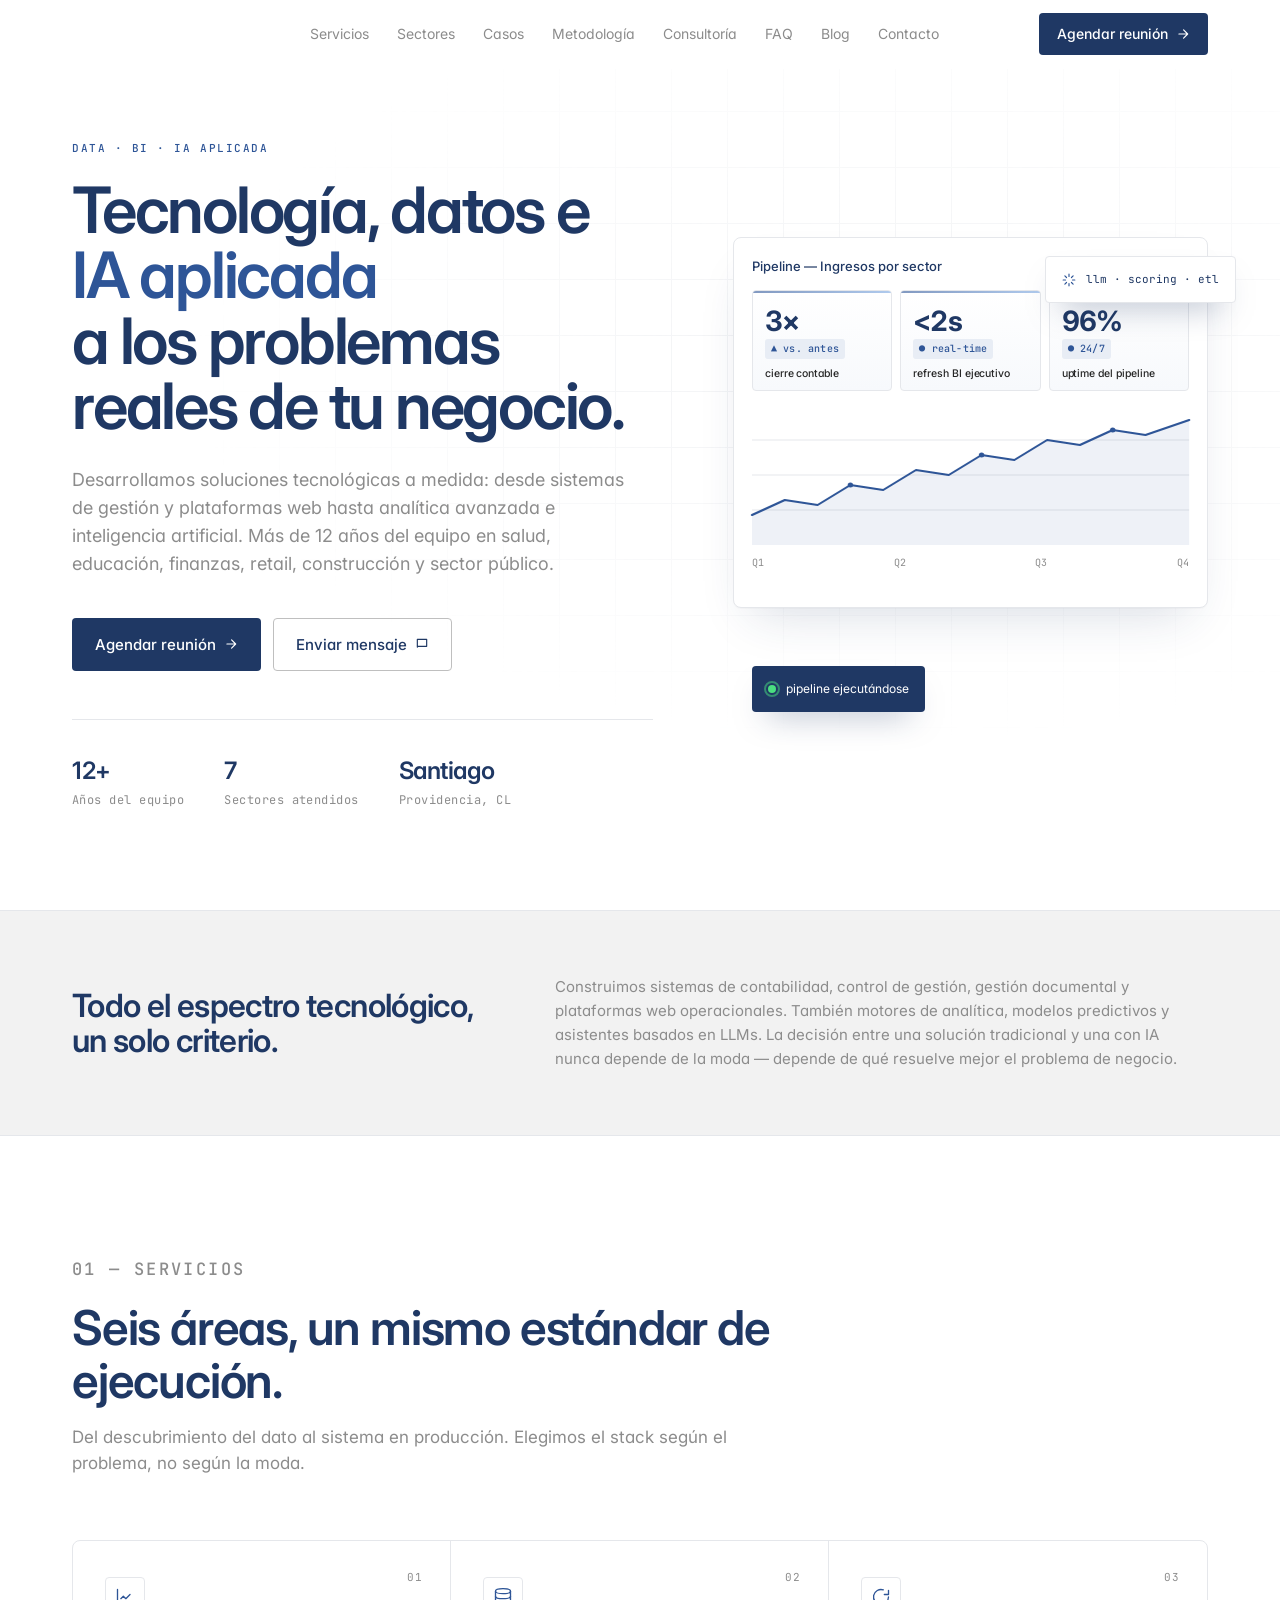
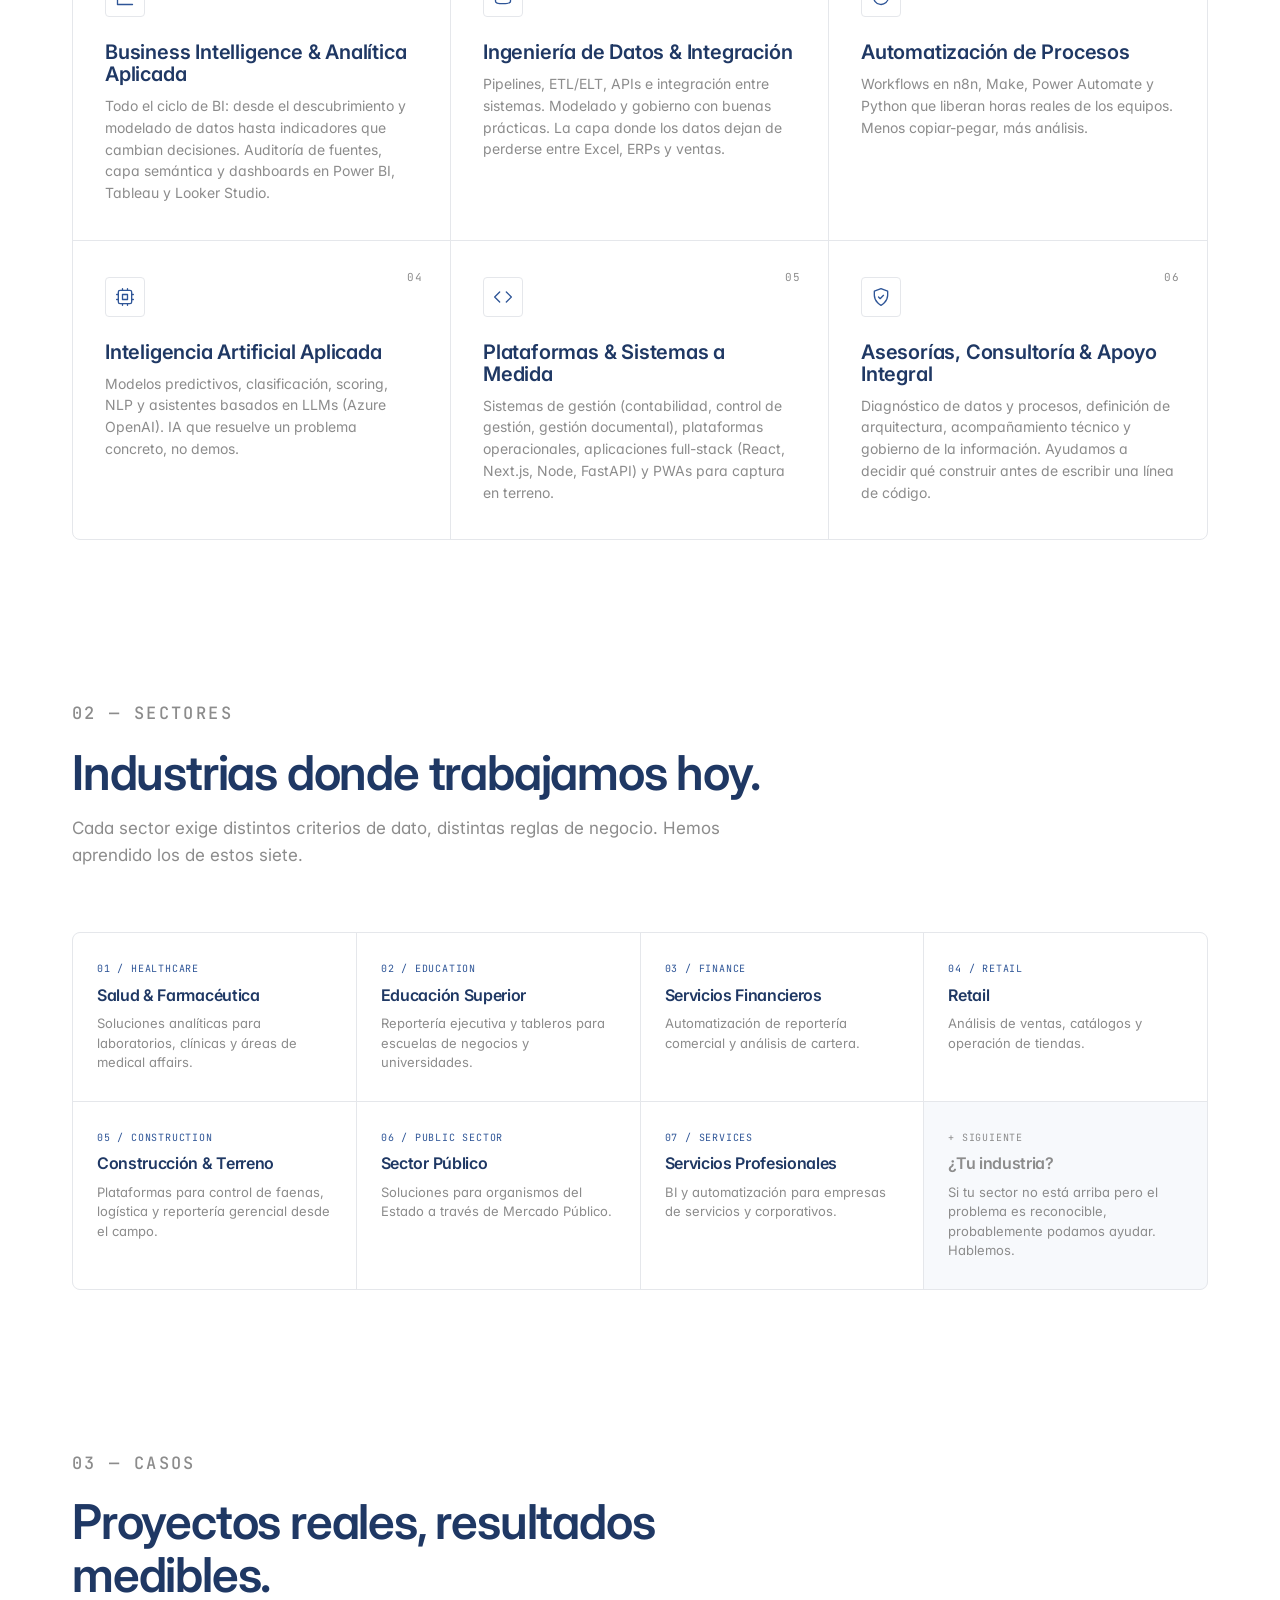
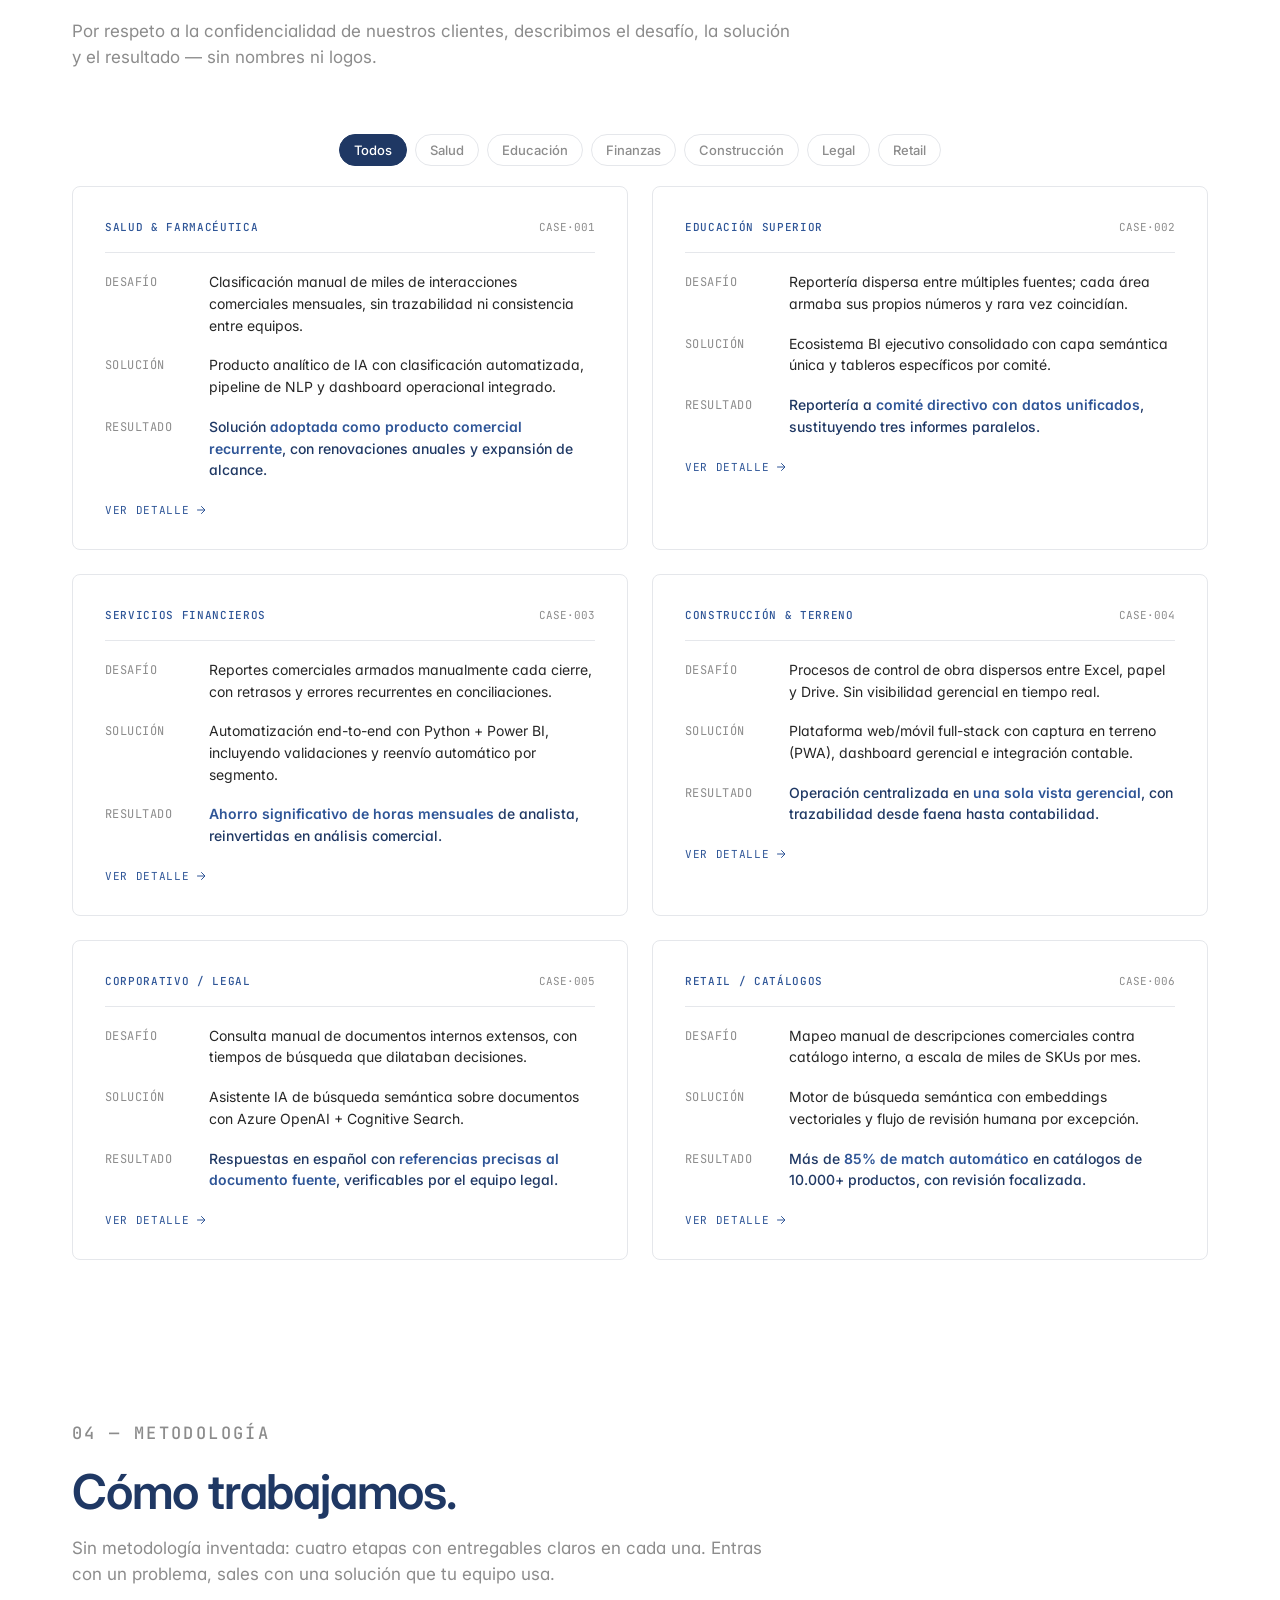
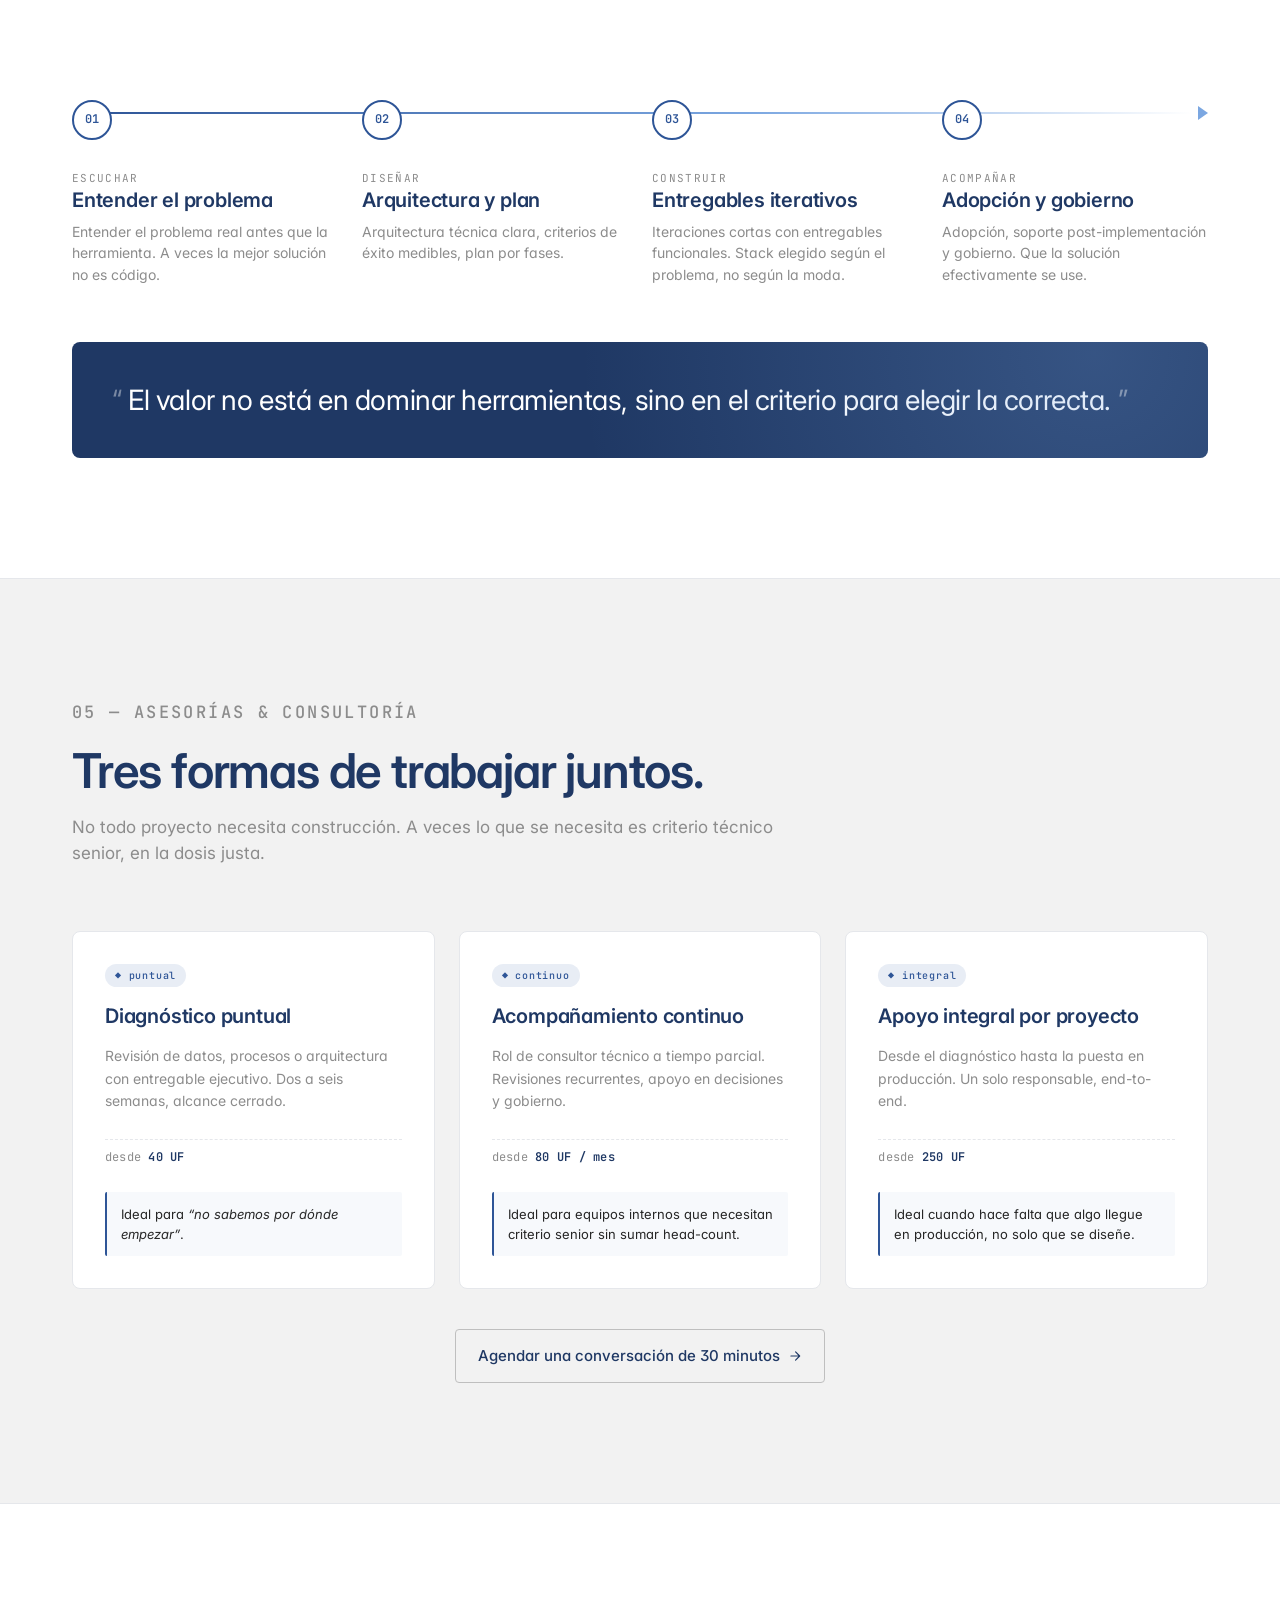
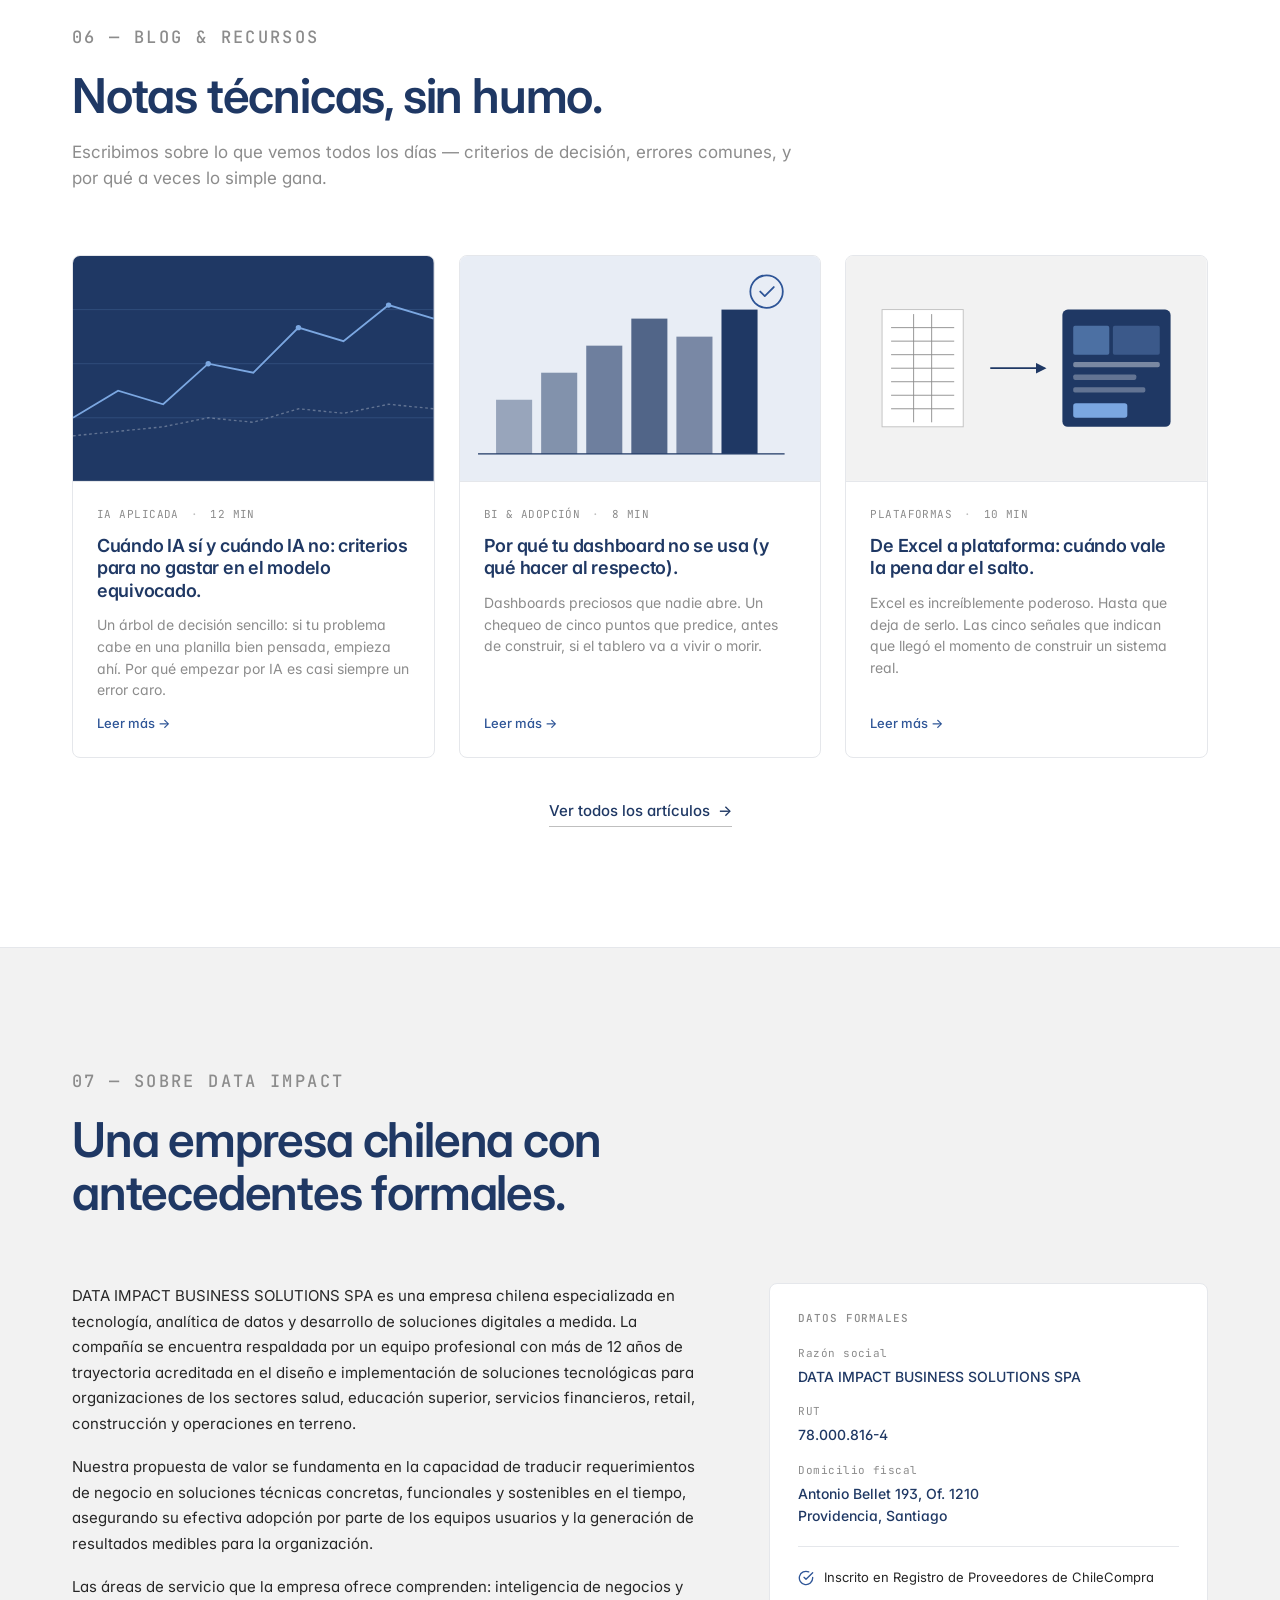
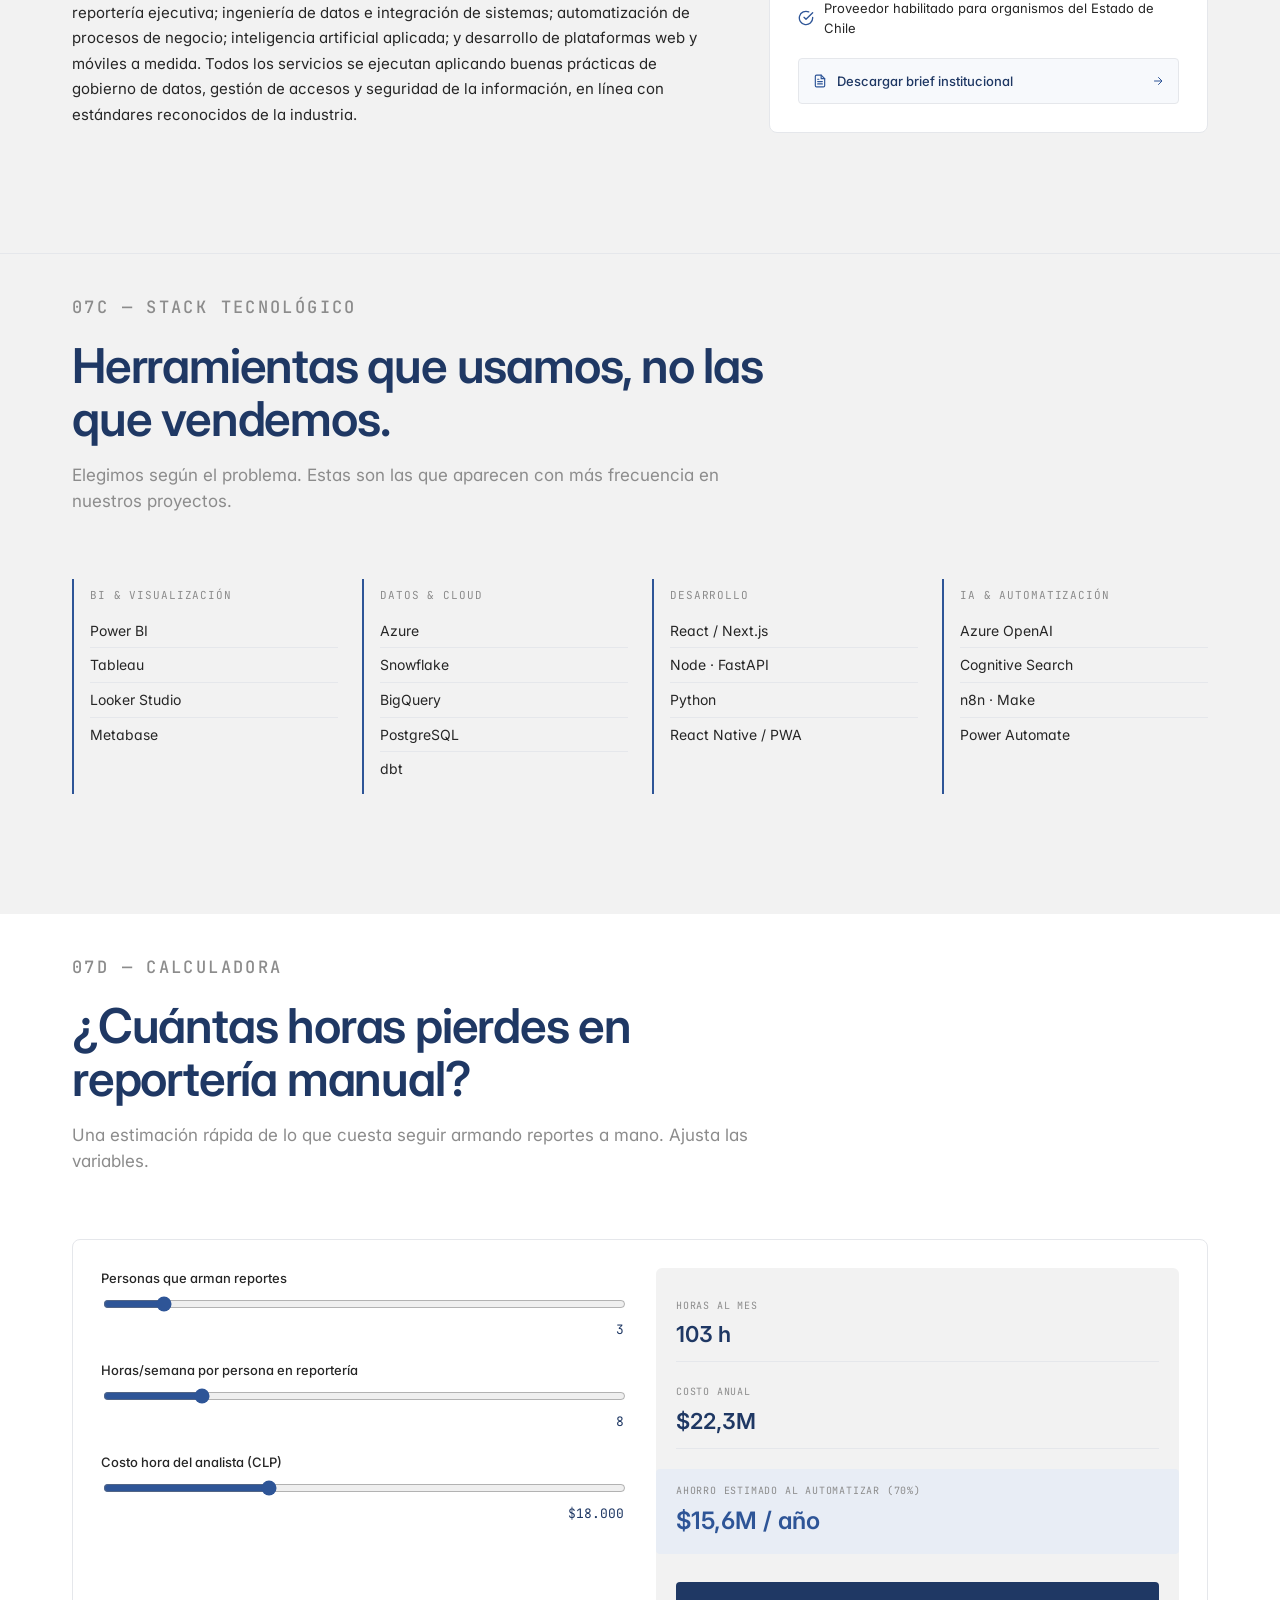
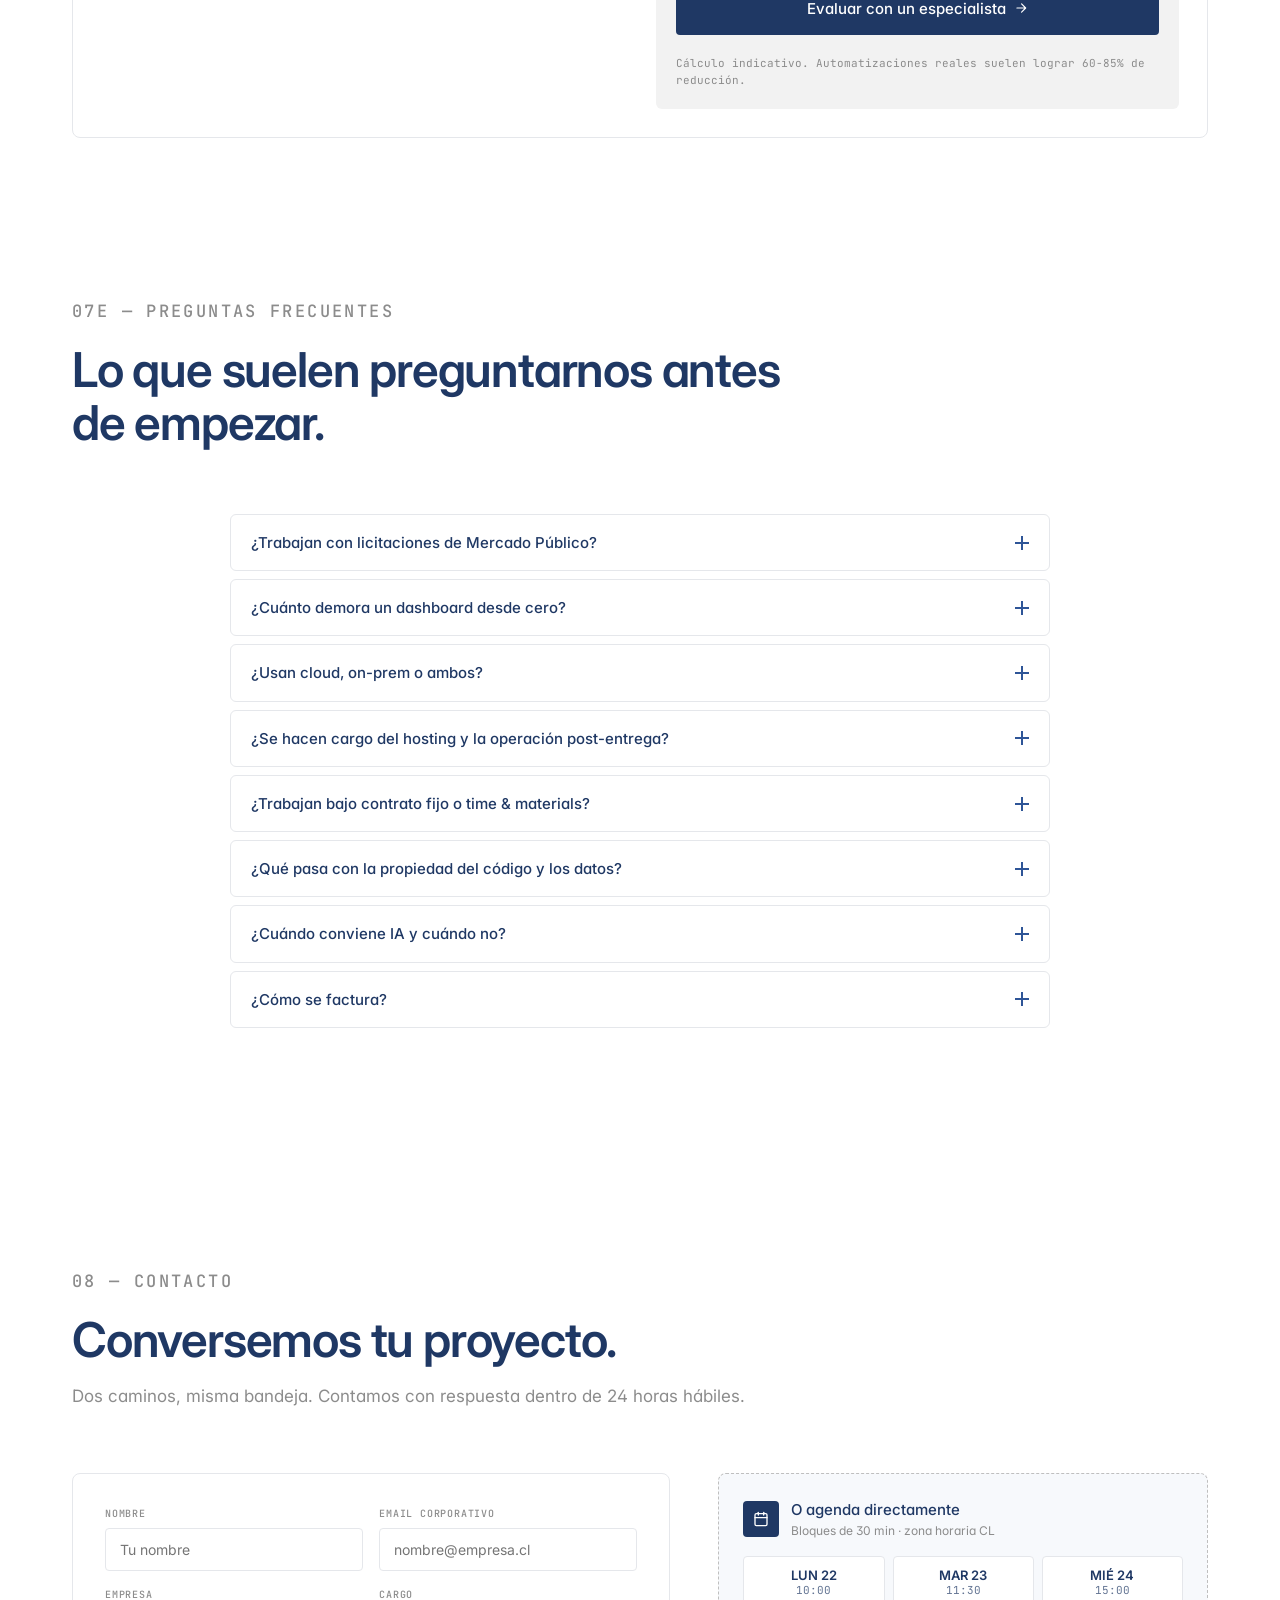
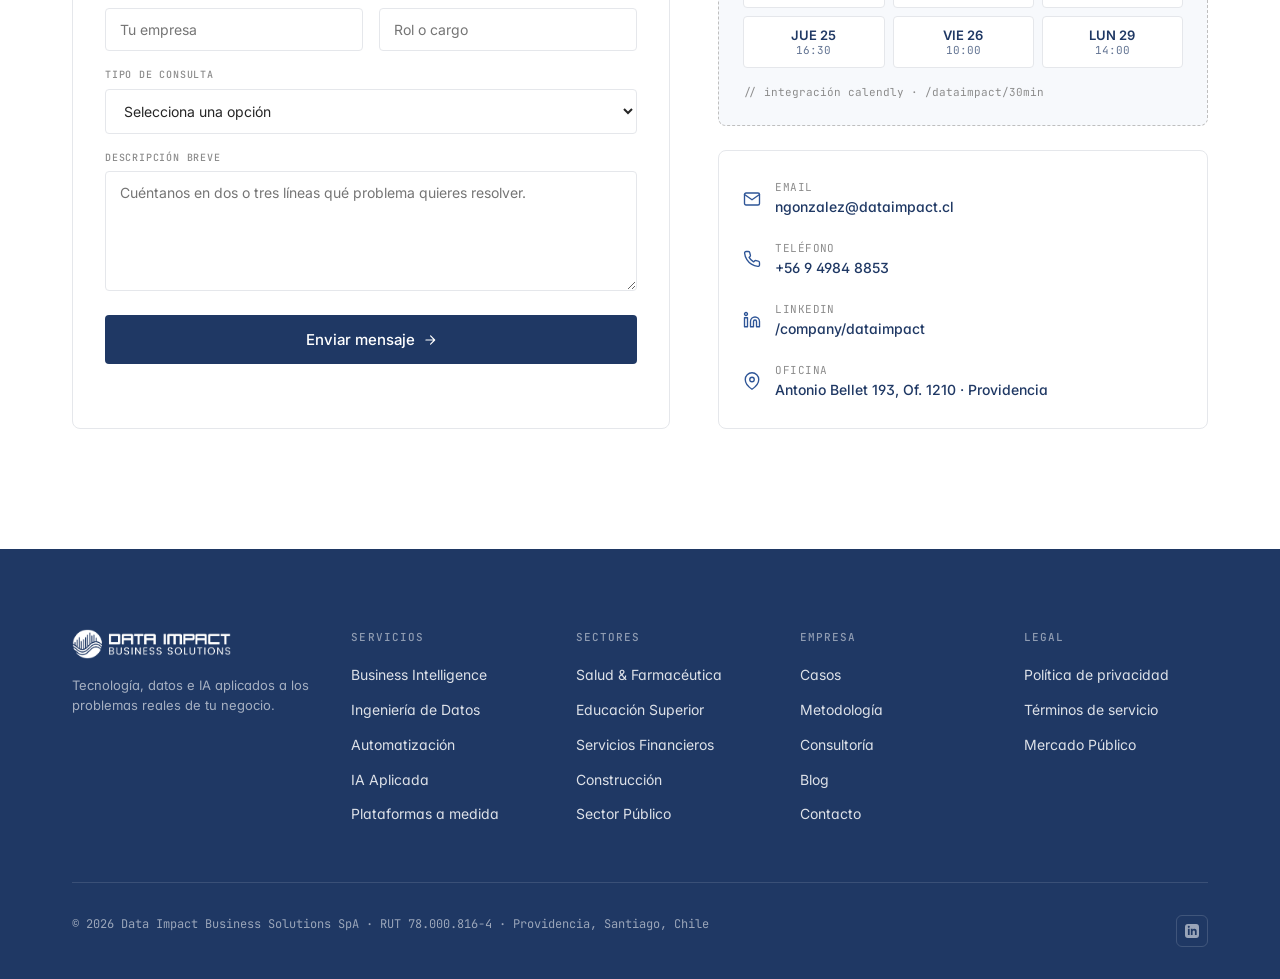
==== index.html @ 1f2f7c12 "Implement Data Impact corporate site - index.html: refactored one-page site with CSS/JS extracted to" ====
<!doctype html>
<html lang="es">
<head>
<meta charset="utf-8" />
<meta name="viewport" content="width=device-width,initial-scale=1" />
<title>Data Impact Business Solutions — Datos, BI e IA aplicados al negocio</title>
<meta name="description" content="Desarrollamos soluciones tecnológicas a medida: sistemas de gestión, plataformas web, analítica avanzada e IA aplicada. 12+ años de experiencia en salud, educación, finanzas, retail, construcción y sector público." />
<meta property="og:title" content="Data Impact Business Solutions" />
<meta property="og:description" content="Tecnología, datos e IA aplicados a los problemas reales de tu negocio." />
<meta property="og:type" content="website" />
<meta property="og:url" content="https://dataimpact.cl" />

<link rel="preconnect" href="https://fonts.googleapis.com">
<link rel="preconnect" href="https://fonts.gstatic.com" crossorigin>
<link href="https://fonts.googleapis.com/css2?family=Inter:wght@300;400;500;600;700&family=JetBrains+Mono:wght@400;500&display=swap" rel="stylesheet">

<script type="application/ld+json">
{
  "@context": "https://schema.org",
  "@type": "Organization",
  "name": "Data Impact Business Solutions SpA",
  "url": "https://dataimpact.cl",
  "email": "ngonzalez@dataimpact.cl",
  "telephone": "+56 9 4984 8853",
  "address": {
    "@type": "PostalAddress",
    "streetAddress": "Antonio Bellet 193, Of. 1210",
    "addressLocality": "Providencia",
    "addressRegion": "Santiago",
    "addressCountry": "CL"
  }
}
</script>

<script type="application/ld+json">
{
  "@context": "https://schema.org",
  "@type": "ProfessionalService",
  "name": "Data Impact Business Solutions SpA",
  "image": "https://dataimpact.cl/logo.png",
  "url": "https://dataimpact.cl",
  "telephone": "+56 9 4984 8853",
  "email": "ngonzalez@dataimpact.cl",
  "priceRange": "$$",
  "address": {
    "@type": "PostalAddress",
    "streetAddress": "Antonio Bellet 193, Of. 1210",
    "addressLocality": "Providencia",
    "addressRegion": "Región Metropolitana",
    "postalCode": "7500000",
    "addressCountry": "CL"
  },
  "geo": { "@type": "GeoCoordinates", "latitude": -33.4225, "longitude": -70.6088 },
  "areaServed": { "@type": "Country", "name": "Chile" },
  "hasOfferCatalog": {
    "@type": "OfferCatalog",
    "name": "Servicios Data Impact",
    "itemListElement": [
      { "@type": "Offer", "itemOffered": { "@type": "Service", "name": "Business Intelligence & Analítica Aplicada", "description": "Auditoría de fuentes, capa semántica y dashboards ejecutivos en Power BI, Tableau y Looker Studio." } },
      { "@type": "Offer", "itemOffered": { "@type": "Service", "name": "Ingeniería de Datos & Integración", "description": "Pipelines, ETL/ELT, APIs e integración entre sistemas con gobierno de datos." } },
      { "@type": "Offer", "itemOffered": { "@type": "Service", "name": "Automatización de Procesos de Negocio", "description": "Workflows en n8n, Make, Power Automate y Python para liberar horas operativas." } },
      { "@type": "Offer", "itemOffered": { "@type": "Service", "name": "Inteligencia Artificial Aplicada", "description": "Modelos predictivos, clasificación, scoring, NLP y asistentes LLM sobre Azure OpenAI." } },
      { "@type": "Offer", "itemOffered": { "@type": "Service", "name": "Plataformas y Sistemas a Medida", "description": "Sistemas de gestión, plataformas operacionales, aplicaciones full-stack y PWAs." } },
      { "@type": "Offer", "itemOffered": { "@type": "Service", "name": "Asesorías y Consultoría", "description": "Diagnóstico de datos y procesos, arquitectura, acompañamiento técnico y gobierno." } }
    ]
  }
}
</script>

<script type="application/ld+json">
{
  "@context": "https://schema.org",
  "@type": "FAQPage",
  "mainEntity": [
    { "@type": "Question", "name": "¿Trabajan con licitaciones de Mercado Público?", "acceptedAnswer": { "@type": "Answer", "text": "Sí. Estamos inscritos en el Registro de Proveedores de ChileCompra y habilitados para contratar con organismos del Estado. Preparamos propuestas técnicas, económicas y documentación exigida por las bases." } },
    { "@type": "Question", "name": "¿Cuánto demora un dashboard desde cero?", "acceptedAnswer": { "@type": "Answer", "text": "Un MVP con datos conectados y 3-5 indicadores clave toma típicamente entre 3 y 6 semanas. Un ecosistema completo puede extenderse a 3-4 meses." } },
    { "@type": "Question", "name": "¿Usan cloud, on-prem o ambos?", "acceptedAnswer": { "@type": "Answer", "text": "Ambos. La mayoría de proyectos nuevos van a Azure, Snowflake o BigQuery, pero mantenemos implementaciones on-prem cuando el contexto lo requiere." } },
    { "@type": "Question", "name": "¿Se hacen cargo del hosting y la operación post-entrega?", "acceptedAnswer": { "@type": "Answer", "text": "Sí, como servicio opcional. Ofrecemos soporte y monitoreo por SLA mensual, o traspaso operativo al equipo interno con documentación y capacitación." } },
    { "@type": "Question", "name": "¿Trabajan bajo contrato fijo o time & materials?", "acceptedAnswer": { "@type": "Answer", "text": "Depende del alcance. Proyectos definidos van a precio cerrado por fases; acompañamientos continuos funcionan en bloques mensuales." } },
    { "@type": "Question", "name": "¿Qué pasa con la propiedad del código y los datos?", "acceptedAnswer": { "@type": "Answer", "text": "Todo el código desarrollado a medida queda de propiedad del cliente. Los datos nunca salen de sus ambientes sin autorización explícita. Firmamos NDA al inicio." } },
    { "@type": "Question", "name": "¿Cuándo conviene IA y cuándo no?", "acceptedAnswer": { "@type": "Answer", "text": "IA conviene con problemas de escala, ambigüedad lingüística o patrones no-obvios. Para reglas claras y cálculos determinísticos, una solución tradicional es más barata, rápida y confiable." } },
    { "@type": "Question", "name": "¿Cómo se factura?", "acceptedAnswer": { "@type": "Answer", "text": "Emitimos factura electrónica chilena. Para sector público, se emite según la Orden de Compra del portal Mercado Público." } }
  ]
}
</script>

<script type="application/ld+json">
{
  "@context": "https://schema.org",
  "@graph": [
    {"@type":"Service","serviceType":"Business Intelligence","provider":{"@type":"Organization","name":"Data Impact Business Solutions SpA"},"areaServed":"CL","description":"Dashboards ejecutivos y operacionales, capa semántica, modelado de datos."},
    {"@type":"Service","serviceType":"Ingeniería de datos","provider":{"@type":"Organization","name":"Data Impact Business Solutions SpA"},"areaServed":"CL","description":"Pipelines ETL/ELT, integración de sistemas, gobierno de datos."},
    {"@type":"Service","serviceType":"Inteligencia Artificial Aplicada","provider":{"@type":"Organization","name":"Data Impact Business Solutions SpA"},"areaServed":"CL","description":"Modelos predictivos, NLP, asistentes LLM basados en Azure OpenAI."}
  ]
}
</script>


<meta name="theme-color" content="#1F3864" />
<meta name="color-scheme" content="light dark" />
<link rel="icon" type="image/png" href="assets/logo-solutions-dark.png" />
<link rel="stylesheet" href="assets/css/styles.css" />
</head>
<body>

<div class="scroll-progress" id="scroll-progress"></div>

<div class="mobile-cta">
  <a href="#contacto" class="btn btn-primary">Agendar</a>
  <a href="#contacto" class="btn btn-secondary">Mensaje</a>
</div>

<!-- ============ NAV ============ -->
<nav class="nav" id="nav">
  <div class="nav-inner">
    <a href="#top" class="logo" aria-label="Data Impact Business Solutions">
      <img src="assets/logo-solutions-dark.png" alt="Data Impact Solutions" class="logo-img logo-img-light" />
      <img src="assets/logo-solutions-light.png" alt="Data Impact Solutions" class="logo-img logo-img-dark" />
    </a>
    <div class="nav-links">
      <a href="#servicios">Servicios</a>
      <a href="#sectores">Sectores</a>
      <a href="#casos">Casos</a>
      <a href="#metodologia">Metodología</a>
      <a href="#consultoria">Consultoría</a>
      <a href="#faq">FAQ</a>
      <a href="#blog">Blog</a>
      <a href="#contacto">Contacto</a>
    </div>
    <a href="#contacto" class="nav-cta">
      Agendar reunión
      <svg width="14" height="14" viewBox="0 0 24 24" fill="none" stroke="currentColor" stroke-width="2" stroke-linecap="round" stroke-linejoin="round"><path d="M5 12h14M13 5l7 7-7 7"/></svg>
    </a>
    <button class="nav-mobile-toggle" aria-label="Menú">
      <svg width="20" height="20" viewBox="0 0 24 24" fill="none" stroke="currentColor" stroke-width="2" stroke-linecap="round"><path d="M3 6h18M3 12h18M3 18h18"/></svg>
    </button>
  </div>
</nav>

<main id="top">

<!-- ============ HERO ============ -->
<section class="hero">
  <div class="container hero-inner">
    <div class="hero-text">
      <p class="eyebrow reveal">Data · BI · IA Aplicada</p>
      <h1 class="reveal d1" id="hero-h1">
        Datos que se convierten en <em>decisiones</em>.<br>
        Decisiones que se convierten en resultados.
      </h1>
      <p class="hero-sub reveal d2">
        Desarrollamos soluciones tecnológicas a medida: desde sistemas de gestión y plataformas web hasta analítica avanzada e inteligencia artificial. Más de 12 años del equipo en salud, educación, finanzas, retail, construcción y sector público.
      </p>
      <div class="hero-ctas reveal d3">
        <a class="btn btn-primary" href="#contacto">
          Agendar reunión
          <svg width="14" height="14" viewBox="0 0 24 24" fill="none" stroke="currentColor" stroke-width="2" stroke-linecap="round" stroke-linejoin="round"><path d="M5 12h14M13 5l7 7-7 7"/></svg>
        </a>
        <a class="btn btn-secondary" href="#contacto">
          Enviar mensaje
          <svg width="14" height="14" viewBox="0 0 24 24" fill="none" stroke="currentColor" stroke-width="2" stroke-linecap="round" stroke-linejoin="round"><path d="M4 4h16v12H5.17L4 17.17V4z"/></svg>
        </a>
      </div>
      <div class="hero-meta reveal d4">
        <div class="item"><span class="num">12+</span><span class="lbl">Años del equipo</span></div>
        <div class="item"><span class="num">7</span><span class="lbl">Sectores atendidos</span></div>
        <div class="item"><span class="num">Santiago</span><span class="lbl">Providencia, CL</span></div>
      </div>
    </div>

    <!-- Hero visual: animated dashboard + nodes -->
    <div class="hero-visual reveal d2">
      <div class="hv-card hv-main">
        <div class="hv-main-header">
          <span class="title">Pipeline — Ingresos por sector</span>
          <div class="hv-dots"><span></span><span></span><span></span></div>
        </div>
        <div class="hv-kpi" id="hv-kpi-rotator">
          <div class="k"><div class="v" data-k="a">+1.200 h</div><div class="t">▲ por equipo</div><div class="l">SKUs clasificados</div></div>
          <div class="k"><div class="v" data-k="b">−70%</div><div class="t">▼ vs. manual</div><div class="l">tiempo de reporte</div></div>
          <div class="k"><div class="v" data-k="c">$14M</div><div class="t">▲ año</div><div class="l">ahorro estimado</div></div>
        </div>
        <div class="hv-chart">
          <svg viewBox="0 0 400 140" preserveAspectRatio="none">
            <defs>
              <linearGradient id="area" x1="0" x2="0" y1="0" y2="1">
                <stop offset="0%" stop-color="currentColor" stop-opacity=".25"/>
                <stop offset="100%" stop-color="currentColor" stop-opacity="0"/>
              </linearGradient>
            </defs>
            <!-- gridlines -->
            <g stroke="var(--line-2)" stroke-width="1">
              <line x1="0" y1="35" x2="400" y2="35"/>
              <line x1="0" y1="70" x2="400" y2="70"/>
              <line x1="0" y1="105" x2="400" y2="105"/>
            </g>
            <path class="hv-path-fill" style="color: var(--blue);" d="M 0 110 L 30 95 L 60 100 L 90 80 L 120 85 L 150 65 L 180 70 L 210 50 L 240 55 L 270 35 L 300 40 L 330 25 L 360 30 L 400 15 L 400 140 L 0 140 Z" fill="url(#area)"/>
            <path class="hv-path" d="M 0 110 L 30 95 L 60 100 L 90 80 L 120 85 L 150 65 L 180 70 L 210 50 L 240 55 L 270 35 L 300 40 L 330 25 L 360 30 L 400 15"/>
            <!-- points -->
            <g fill="var(--blue)">
              <circle cx="90" cy="80" r="2.5"/>
              <circle cx="210" cy="50" r="2.5"/>
              <circle cx="330" cy="25" r="2.5"/>
            </g>
          </svg>
        </div>
        <div class="hv-x"><span>Q1</span><span>Q2</span><span>Q3</span><span>Q4</span></div>
      </div>

      <div class="hv-badge hv-badge-bl">
        <span class="pulse-dot"></span>
        <span>pipeline ejecutándose</span>
      </div>

      <div class="hv-badge hv-badge-tr">
        <svg width="14" height="14" viewBox="0 0 24 24" fill="none" stroke="currentColor" stroke-width="2" stroke-linecap="round" stroke-linejoin="round" style="color: var(--blue);"><path d="M12 2v4M12 18v4M4.93 4.93l2.83 2.83M16.24 16.24l2.83 2.83M2 12h4M18 12h4M4.93 19.07l2.83-2.83M16.24 7.76l2.83-2.83"/></svg>
        <span style="font-family: 'JetBrains Mono', monospace; font-size: 11px;">llm · scoring · etl</span>
      </div>
    </div>
  </div>
</section>

<!-- ============ 1b. Positioning band ============ -->
<section class="band">
  <div class="container band-inner">
    <h2 class="reveal">Todo el espectro tecnológico,<br>un solo criterio.</h2>
    <p class="reveal d1">
      Construimos sistemas de contabilidad, control de gestión, gestión documental y plataformas web operacionales. También motores de analítica, modelos predictivos y asistentes basados en LLMs. La decisión entre una solución tradicional y una con IA nunca depende de la moda — depende de qué resuelve mejor el problema de negocio.
    </p>
  </div>
</section>

<!-- ============ 2. Services ============ -->
<section class="sec" id="servicios">
  <div class="container">
    <div class="sec-head reveal">
      <p class="eyebrow">01 — Servicios</p>
      <h2>Seis áreas, un mismo estándar de ejecución.</h2>
      <p>Del descubrimiento del dato al sistema en producción. Elegimos el stack según el problema, no según la moda.</p>
    </div>

    <div class="services reveal d1">
      <div class="svc">
        <div class="svc-icon"><svg width="20" height="20" viewBox="0 0 24 24" fill="none" stroke="currentColor" stroke-width="1.6" stroke-linecap="round" stroke-linejoin="round"><path d="M3 3v18h18"/><path d="M7 14l3-3 3 3 5-5"/></svg></div>
        <span class="svc-idx">01</span>
        <h3>Business Intelligence &amp; Analítica Aplicada</h3>
        <p>Todo el ciclo de BI: desde el descubrimiento y modelado de datos hasta indicadores que cambian decisiones. Auditoría de fuentes, capa semántica y dashboards en Power BI, Tableau y Looker Studio.</p>
      </div>
      <div class="svc">
        <div class="svc-icon"><svg width="20" height="20" viewBox="0 0 24 24" fill="none" stroke="currentColor" stroke-width="1.6" stroke-linecap="round" stroke-linejoin="round"><ellipse cx="12" cy="5" rx="9" ry="3"/><path d="M3 5v6c0 1.66 4 3 9 3s9-1.34 9-3V5"/><path d="M3 11v6c0 1.66 4 3 9 3s9-1.34 9-3v-6"/></svg></div>
        <span class="svc-idx">02</span>
        <h3>Ingeniería de Datos &amp; Integración</h3>
        <p>Pipelines, ETL/ELT, APIs e integración entre sistemas. Modelado y gobierno con buenas prácticas. La capa donde los datos dejan de perderse entre Excel, ERPs y ventas.</p>
      </div>
      <div class="svc">
        <div class="svc-icon"><svg width="20" height="20" viewBox="0 0 24 24" fill="none" stroke="currentColor" stroke-width="1.6" stroke-linecap="round" stroke-linejoin="round"><path d="M21 12a9 9 0 1 1-6.2-8.56"/><path d="M21 4v5h-5"/></svg></div>
        <span class="svc-idx">03</span>
        <h3>Automatización de Procesos</h3>
        <p>Workflows en n8n, Make, Power Automate y Python que liberan horas reales de los equipos. Menos copiar-pegar, más análisis.</p>
      </div>
      <div class="svc">
        <div class="svc-icon"><svg width="20" height="20" viewBox="0 0 24 24" fill="none" stroke="currentColor" stroke-width="1.6" stroke-linecap="round" stroke-linejoin="round"><rect x="4" y="4" width="16" height="16" rx="2"/><path d="M9 9h6v6H9z"/><path d="M9 2v2M15 2v2M9 20v2M15 20v2M2 9h2M2 15h2M20 9h2M20 15h2"/></svg></div>
        <span class="svc-idx">04</span>
        <h3>Inteligencia Artificial Aplicada</h3>
        <p>Modelos predictivos, clasificación, scoring, NLP y asistentes basados en LLMs (Azure OpenAI). IA que resuelve un problema concreto, no demos.</p>
      </div>
      <div class="svc">
        <div class="svc-icon"><svg width="20" height="20" viewBox="0 0 24 24" fill="none" stroke="currentColor" stroke-width="1.6" stroke-linecap="round" stroke-linejoin="round"><polyline points="16 18 22 12 16 6"/><polyline points="8 6 2 12 8 18"/></svg></div>
        <span class="svc-idx">05</span>
        <h3>Plataformas &amp; Sistemas a Medida</h3>
        <p>Sistemas de gestión (contabilidad, control de gestión, gestión documental), plataformas operacionales, aplicaciones full-stack (React, Next.js, Node, FastAPI) y PWAs para captura en terreno.</p>
      </div>
      <div class="svc">
        <div class="svc-icon"><svg width="20" height="20" viewBox="0 0 24 24" fill="none" stroke="currentColor" stroke-width="1.6" stroke-linecap="round" stroke-linejoin="round"><path d="M12 22s-8-4-8-12V5l8-3 8 3v5c0 8-8 12-8 12z"/><path d="M9 12l2 2 4-4"/></svg></div>
        <span class="svc-idx">06</span>
        <h3>Asesorías, Consultoría &amp; Apoyo Integral</h3>
        <p>Diagnóstico de datos y procesos, definición de arquitectura, acompañamiento técnico y gobierno de la información. Ayudamos a decidir qué construir antes de escribir una línea de código.</p>
      </div>
    </div>
  </div>
</section>

<!-- ============ 3. Sectors ============ -->
<section class="sec" id="sectores" style="padding-top: 40px;">
  <div class="container">
    <div class="sec-head reveal">
      <p class="eyebrow">02 — Sectores</p>
      <h2>Industrias donde trabajamos hoy.</h2>
      <p>Cada sector exige distintos criterios de dato, distintas reglas de negocio. Hemos aprendido los de estos siete.</p>
    </div>

    <div class="sectors reveal d1">
      <div class="sector">
        <span class="tag">01 / Healthcare</span>
        <h4>Salud &amp; Farmacéutica</h4>
        <p>Soluciones analíticas para laboratorios, clínicas y áreas de medical affairs.</p>
      </div>
      <div class="sector">
        <span class="tag">02 / Education</span>
        <h4>Educación Superior</h4>
        <p>Reportería ejecutiva y tableros para escuelas de negocios y universidades.</p>
      </div>
      <div class="sector">
        <span class="tag">03 / Finance</span>
        <h4>Servicios Financieros</h4>
        <p>Automatización de reportería comercial y análisis de cartera.</p>
      </div>
      <div class="sector">
        <span class="tag">04 / Retail</span>
        <h4>Retail</h4>
        <p>Análisis de ventas, catálogos y operación de tiendas.</p>
      </div>
      <div class="sector">
        <span class="tag">05 / Construction</span>
        <h4>Construcción &amp; Terreno</h4>
        <p>Plataformas para control de faenas, logística y reportería gerencial desde el campo.</p>
      </div>
      <div class="sector">
        <span class="tag">06 / Public Sector</span>
        <h4>Sector Público</h4>
        <p>Soluciones para organismos del Estado a través de Mercado Público.</p>
      </div>
      <div class="sector">
        <span class="tag">07 / Services</span>
        <h4>Servicios Profesionales</h4>
        <p>BI y automatización para empresas de servicios y corporativos.</p>
      </div>
      <div class="sector" style="background: var(--bg-tint);">
        <span class="tag" style="color: var(--ink-2)">+ siguiente</span>
        <h4 style="color: var(--ink-2)">¿Tu industria?</h4>
        <p>Si tu sector no está arriba pero el problema es reconocible, probablemente podamos ayudar. Hablemos.</p>
      </div>
    </div>
  </div>
</section>

<!-- ============ 4. Cases ============ -->
<section class="sec" id="casos" style="padding-top: 40px;">
  <div class="container">
    <div class="sec-head reveal">
      <p class="eyebrow">03 — Casos</p>
      <h2>Proyectos reales, resultados medibles.</h2>
      <p>Por respeto a la confidencialidad de nuestros clientes, describimos el desafío, la solución y el resultado — sin nombres ni logos.</p>
    </div>

    <div class="case-filters reveal" id="case-filters">
      <button class="cf on" data-sector="all">Todos</button>
      <button class="cf" data-sector="salud">Salud</button>
      <button class="cf" data-sector="educacion">Educación</button>
      <button class="cf" data-sector="finanzas">Finanzas</button>
      <button class="cf" data-sector="construccion">Construcción</button>
      <button class="cf" data-sector="legal">Legal</button>
      <button class="cf" data-sector="retail">Retail</button>
    </div>
    <div class="cases reveal d1" id="cases-grid">
      <!-- Case 1 -->
      <article class="case" data-sector="salud" tabindex="0" role="button" aria-label="Ver detalle del caso de Salud">
        <div class="case-head">
          <span class="case-sector">Salud &amp; Farmacéutica</span>
          <span class="case-num">CASE·001</span>
        </div>
        <div class="case-row"><span class="lbl">DESAFÍO</span><span class="val">Clasificación manual de miles de interacciones comerciales mensuales, sin trazabilidad ni consistencia entre equipos.</span></div>
        <div class="case-row"><span class="lbl">SOLUCIÓN</span><span class="val">Producto analítico de IA con clasificación automatizada, pipeline de NLP y dashboard operacional integrado.</span></div>
        <div class="case-row result"><span class="lbl">RESULTADO</span><span class="val">Solución <b>adoptada como producto comercial recurrente</b>, con renovaciones anuales y expansión de alcance.</span></div>
        <button class="case-more" type="button">Ver detalle <svg width="12" height="12" viewBox="0 0 24 24" fill="none" stroke="currentColor" stroke-width="2" stroke-linecap="round" stroke-linejoin="round"><path d="M5 12h14M13 5l7 7-7 7"/></svg></button>
        <div class="case-detail" hidden>
          <h3>Clasificación automática de interacciones comerciales en el sector farmacéutico</h3>
          <div class="cd-meta">
            <span>Sector <b>Salud &amp; Farmacéutica</b></span>
            <span>Case <b>CASE·001</b></span>
            <span>Duración <b>~6 meses + renovación anual</b></span>
          </div>
          <h4>Contexto</h4>
          <p>El cliente es una organización del sector farmacéutico con equipos comerciales distribuidos que registran miles de interacciones mensuales con profesionales de salud. La clasificación manual de cada interacción dependía del criterio del ejecutivo y no existía una vista consolidada que permitiera análisis comparativos confiables.</p>
          <h4>Desafío</h4>
          <p>Miles de interacciones mensuales en texto libre, con categorías inconsistentes entre equipos y sin visibilidad agregada para el área de medical affairs. Los reportes demoraban semanas y los hallazgos llegaban tarde para accionarlos.</p>
          <h4>Solución</h4>
          <p>Construimos un producto analítico que combina pipeline de NLP, clasificación automatizada con LLMs y un dashboard operacional. El flujo incluye ingesta desde el CRM, normalización, clasificación semántica con revisión humana por excepción, y un tablero ejecutivo integrado para medical affairs.</p>
          <h4>Stack</h4>
          <ul class="cd-stack"><li>Azure OpenAI</li><li>Python</li><li>Cognitive Search</li><li>Power BI</li><li>Azure Data Factory</li></ul>
          <h4>Resultado</h4>
          <div class="cd-results"><p>La solución fue adoptada como producto comercial recurrente, con renovaciones anuales y expansión progresiva del alcance a nuevas categorías e indicaciones terapéuticas.</p></div>
          <div class="cd-cta"><a class="btn btn-primary" href="#contacto">Tengo un caso similar <svg width="14" height="14" viewBox="0 0 24 24" fill="none" stroke="currentColor" stroke-width="2" stroke-linecap="round" stroke-linejoin="round"><path d="M5 12h14M13 5l7 7-7 7"/></svg></a></div>
        </div>
      </article>

      <!-- Case 2 -->
      <article class="case" data-sector="educacion" tabindex="0" role="button" aria-label="Ver detalle del caso de Educación">
        <div class="case-head">
          <span class="case-sector">Educación Superior</span>
          <span class="case-num">CASE·002</span>
        </div>
        <div class="case-row"><span class="lbl">DESAFÍO</span><span class="val">Reportería dispersa entre múltiples fuentes; cada área armaba sus propios números y rara vez coincidían.</span></div>
        <div class="case-row"><span class="lbl">SOLUCIÓN</span><span class="val">Ecosistema BI ejecutivo consolidado con capa semántica única y tableros específicos por comité.</span></div>
        <div class="case-row result"><span class="lbl">RESULTADO</span><span class="val">Reportería a <b>comité directivo con datos unificados</b>, sustituyendo tres informes paralelos.</span></div>
        <button class="case-more" type="button">Ver detalle <svg width="12" height="12" viewBox="0 0 24 24" fill="none" stroke="currentColor" stroke-width="2" stroke-linecap="round" stroke-linejoin="round"><path d="M5 12h14M13 5l7 7-7 7"/></svg></button>
        <div class="case-detail" hidden>
          <h3>Ecosistema BI ejecutivo para institución de educación superior</h3>
          <div class="cd-meta">
            <span>Sector <b>Educación Superior</b></span>
            <span>Case <b>CASE·002</b></span>
            <span>Duración <b>~4 meses</b></span>
          </div>
          <h4>Contexto</h4>
          <p>La organización operaba con múltiples fuentes de datos (sistema académico, ERP, CRM comercial, plataforma de admisión) sin una capa semántica común. Cada dirección armaba sus propios cuadros, lo que producía cifras distintas para el mismo indicador entre áreas.</p>
          <h4>Desafío</h4>
          <p>Reportería fragmentada y contradictoria entre direcciones. El comité directivo recibía tres informes paralelos para la misma pregunta, todos defendibles, todos distintos. La conversación se desviaba hacia reconciliar cifras en vez de decidir.</p>
          <h4>Solución</h4>
          <p>Diseñamos una capa semántica única que unifica definiciones de KPIs, matrículas, conversión, retención y cobertura financiera. Sobre esa capa, tableros específicos para rectoría, finanzas, admisión y vicerrectoría académica, consumiendo la misma fuente.</p>
          <h4>Stack</h4>
          <ul class="cd-stack"><li>Power BI</li><li>dbt</li><li>SQL Server</li><li>Azure Data Factory</li></ul>
          <h4>Resultado</h4>
          <div class="cd-results"><p>El comité directivo hoy recibe una única reportería unificada por trimestre. Las tres series paralelas fueron deprecadas y el tiempo de preparación del comité bajó de 2 semanas a menos de 3 días.</p></div>
          <div class="cd-cta"><a class="btn btn-primary" href="#contacto">Tengo un caso similar <svg width="14" height="14" viewBox="0 0 24 24" fill="none" stroke="currentColor" stroke-width="2" stroke-linecap="round" stroke-linejoin="round"><path d="M5 12h14M13 5l7 7-7 7"/></svg></a></div>
        </div>
      </article>

      <!-- Case 3 -->
      <article class="case" data-sector="finanzas" tabindex="0" role="button" aria-label="Ver detalle del caso de Finanzas">
        <div class="case-head">
          <span class="case-sector">Servicios Financieros</span>
          <span class="case-num">CASE·003</span>
        </div>
        <div class="case-row"><span class="lbl">DESAFÍO</span><span class="val">Reportes comerciales armados manualmente cada cierre, con retrasos y errores recurrentes en conciliaciones.</span></div>
        <div class="case-row"><span class="lbl">SOLUCIÓN</span><span class="val">Automatización end-to-end con Python + Power BI, incluyendo validaciones y reenvío automático por segmento.</span></div>
        <div class="case-row result"><span class="lbl">RESULTADO</span><span class="val"><b>Ahorro significativo de horas mensuales</b> de analista, reinvertidas en análisis comercial.</span></div>
        <button class="case-more" type="button">Ver detalle <svg width="12" height="12" viewBox="0 0 24 24" fill="none" stroke="currentColor" stroke-width="2" stroke-linecap="round" stroke-linejoin="round"><path d="M5 12h14M13 5l7 7-7 7"/></svg></button>
        <div class="case-detail" hidden>
          <h3>Automatización de reportería comercial para servicios financieros</h3>
          <div class="cd-meta">
            <span>Sector <b>Servicios Financieros</b></span>
            <span>Case <b>CASE·003</b></span>
            <span>Duración <b>~3 meses</b></span>
          </div>
          <h4>Contexto</h4>
          <p>Un equipo comercial en servicios financieros producía cada cierre una batería de reportes por segmento, con consolidación manual entre el core transaccional y planillas internas. El cierre mensual consumía entre 3 y 5 días de analistas senior.</p>
          <h4>Desafío</h4>
          <p>Retrasos crónicos y errores repetidos en conciliaciones, con consecuencias en la agilidad comercial: los ejecutivos recibían los números cuando el mes ya estaba avanzado, limitando las acciones correctivas.</p>
          <h4>Solución</h4>
          <p>Automatización end-to-end del proceso con Python para la extracción y validación contra reglas de negocio, modelo dimensional en Power BI y despliegue automático de los reportes segmentados a cada ejecutivo por email.</p>
          <h4>Stack</h4>
          <ul class="cd-stack"><li>Python</li><li>Power BI</li><li>SQL Server</li><li>Power Automate</li></ul>
          <h4>Resultado</h4>
          <div class="cd-results"><p>Ahorro significativo de horas/mes de analista senior, reinvertidas en análisis comercial proactivo. Los reportes ahora se distribuyen el día hábil siguiente al cierre, no al quinto.</p></div>
          <div class="cd-cta"><a class="btn btn-primary" href="#contacto">Tengo un caso similar <svg width="14" height="14" viewBox="0 0 24 24" fill="none" stroke="currentColor" stroke-width="2" stroke-linecap="round" stroke-linejoin="round"><path d="M5 12h14M13 5l7 7-7 7"/></svg></a></div>
        </div>
      </article>

      <!-- Case 4 -->
      <article class="case" data-sector="construccion" tabindex="0" role="button" aria-label="Ver detalle del caso de Construcción">
        <div class="case-head">
          <span class="case-sector">Construcción &amp; Terreno</span>
          <span class="case-num">CASE·004</span>
        </div>
        <div class="case-row"><span class="lbl">DESAFÍO</span><span class="val">Procesos de control de obra dispersos entre Excel, papel y Drive. Sin visibilidad gerencial en tiempo real.</span></div>
        <div class="case-row"><span class="lbl">SOLUCIÓN</span><span class="val">Plataforma web/móvil full-stack con captura en terreno (PWA), dashboard gerencial e integración contable.</span></div>
        <div class="case-row result"><span class="lbl">RESULTADO</span><span class="val">Operación centralizada en <b>una sola vista gerencial</b>, con trazabilidad desde faena hasta contabilidad.</span></div>
        <button class="case-more" type="button">Ver detalle <svg width="12" height="12" viewBox="0 0 24 24" fill="none" stroke="currentColor" stroke-width="2" stroke-linecap="round" stroke-linejoin="round"><path d="M5 12h14M13 5l7 7-7 7"/></svg></button>
        <div class="case-detail" hidden>
          <h3>Plataforma de control de obra con captura en terreno</h3>
          <div class="cd-meta">
            <span>Sector <b>Construcción &amp; Terreno</b></span>
            <span>Case <b>CASE·004</b></span>
            <span>Duración <b>~5 meses</b></span>
          </div>
          <h4>Contexto</h4>
          <p>Una empresa con múltiples frentes de obra operaba el control diario en una mezcla de Excel, cuadernos de terreno y carpetas compartidas. La información relevante para el control gerencial llegaba desordenada y con días de atraso.</p>
          <h4>Desafío</h4>
          <p>Pérdida de trazabilidad entre la faena y la contabilidad, retrabajo en cierres y visibilidad gerencial retrasada. Los problemas en terreno se volvían visibles a nivel gerencial cuando ya era caro corregirlos.</p>
          <h4>Solución</h4>
          <p>Plataforma web full-stack con PWA para captura en terreno offline-first, dashboard gerencial en tiempo casi real e integración con el sistema contable. Roles diferenciados para capataz, jefe de terreno, administrador de obra y gerencia.</p>
          <h4>Stack</h4>
          <ul class="cd-stack"><li>React + Next.js</li><li>Node.js + FastAPI</li><li>PostgreSQL</li><li>PWA offline-first</li><li>Power BI</li></ul>
          <h4>Resultado</h4>
          <div class="cd-results"><p>Operación centralizada en una sola vista gerencial, con trazabilidad completa desde la faena hasta la contabilidad. Los cierres mensuales dejaron de depender de reconciliaciones manuales.</p></div>
          <div class="cd-cta"><a class="btn btn-primary" href="#contacto">Tengo un caso similar <svg width="14" height="14" viewBox="0 0 24 24" fill="none" stroke="currentColor" stroke-width="2" stroke-linecap="round" stroke-linejoin="round"><path d="M5 12h14M13 5l7 7-7 7"/></svg></a></div>
        </div>
      </article>

      <!-- Case 5 -->
      <article class="case" data-sector="legal" tabindex="0" role="button" aria-label="Ver detalle del caso Legal">
        <div class="case-head">
          <span class="case-sector">Corporativo / Legal</span>
          <span class="case-num">CASE·005</span>
        </div>
        <div class="case-row"><span class="lbl">DESAFÍO</span><span class="val">Consulta manual de documentos internos extensos, con tiempos de búsqueda que dilataban decisiones.</span></div>
        <div class="case-row"><span class="lbl">SOLUCIÓN</span><span class="val">Asistente IA de búsqueda semántica sobre documentos con Azure OpenAI + Cognitive Search.</span></div>
        <div class="case-row result"><span class="lbl">RESULTADO</span><span class="val">Respuestas en español con <b>referencias precisas al documento fuente</b>, verificables por el equipo legal.</span></div>
        <button class="case-more" type="button">Ver detalle <svg width="12" height="12" viewBox="0 0 24 24" fill="none" stroke="currentColor" stroke-width="2" stroke-linecap="round" stroke-linejoin="round"><path d="M5 12h14M13 5l7 7-7 7"/></svg></button>
        <div class="case-detail" hidden>
          <h3>Asistente IA de búsqueda semántica sobre documentos corporativos</h3>
          <div class="cd-meta">
            <span>Sector <b>Corporativo / Legal</b></span>
            <span>Case <b>CASE·005</b></span>
            <span>Duración <b>~3 meses</b></span>
          </div>
          <h4>Contexto</h4>
          <p>Un área legal corporativa manejaba un repositorio de cientos de documentos extensos (contratos, pólizas, regulaciones internas) que debía consultarse recurrentemente ante nuevas operaciones y auditorías.</p>
          <h4>Desafío</h4>
          <p>Responder una pregunta precisa sobre una cláusula específica podía tomar horas de revisión manual. El tiempo de respuesta dilataba decisiones comerciales y aumentaba el riesgo de precedentes mal aplicados.</p>
          <h4>Solución</h4>
          <p>Asistente IA con búsqueda semántica sobre el corpus documental, respondiendo en español con citación textual del documento fuente. Todas las respuestas son verificables: el equipo legal conserva el control final.</p>
          <h4>Stack</h4>
          <ul class="cd-stack"><li>Azure OpenAI (GPT-4)</li><li>Azure Cognitive Search</li><li>Python + FastAPI</li><li>React</li></ul>
          <h4>Resultado</h4>
          <div class="cd-results"><p>Respuestas en español con referencias precisas al documento fuente, verificables por el equipo legal. Tiempo medio de consulta bajó de horas a minutos.</p></div>
          <div class="cd-cta"><a class="btn btn-primary" href="#contacto">Tengo un caso similar <svg width="14" height="14" viewBox="0 0 24 24" fill="none" stroke="currentColor" stroke-width="2" stroke-linecap="round" stroke-linejoin="round"><path d="M5 12h14M13 5l7 7-7 7"/></svg></a></div>
        </div>
      </article>

      <!-- Case 6 -->
      <article class="case" data-sector="retail" tabindex="0" role="button" aria-label="Ver detalle del caso Retail">
        <div class="case-head">
          <span class="case-sector">Retail / Catálogos</span>
          <span class="case-num">CASE·006</span>
        </div>
        <div class="case-row"><span class="lbl">DESAFÍO</span><span class="val">Mapeo manual de descripciones comerciales contra catálogo interno, a escala de miles de SKUs por mes.</span></div>
        <div class="case-row"><span class="lbl">SOLUCIÓN</span><span class="val">Motor de búsqueda semántica con embeddings vectoriales y flujo de revisión humana por excepción.</span></div>
        <div class="case-row result"><span class="lbl">RESULTADO</span><span class="val">Más de <b>85% de match automático</b> en catálogos de 10.000+ productos, con revisión focalizada.</span></div>
        <button class="case-more" type="button">Ver detalle <svg width="12" height="12" viewBox="0 0 24 24" fill="none" stroke="currentColor" stroke-width="2" stroke-linecap="round" stroke-linejoin="round"><path d="M5 12h14M13 5l7 7-7 7"/></svg></button>
        <div class="case-detail" hidden>
          <h3>Matching automático de SKUs con embeddings vectoriales</h3>
          <div class="cd-meta">
            <span>Sector <b>Retail / Catálogos</b></span>
            <span>Case <b>CASE·006</b></span>
            <span>Duración <b>~4 meses</b></span>
          </div>
          <h4>Contexto</h4>
          <p>Una operación de retail recibía listados con miles de descripciones comerciales provenientes de proveedores externos y debía mapearlas contra su catálogo interno para consolidar ventas y tomar decisiones de surtido.</p>
          <h4>Desafío</h4>
          <p>Mapeo manual descripción-por-descripción a escala de 10.000+ SKUs/mes, con tasas de error altas y tiempos de respuesta incompatibles con la operación. La alternativa (reglas exactas) fallaba ante variantes ortográficas, abreviaciones y sinónimos.</p>
          <h4>Solución</h4>
          <p>Motor de búsqueda semántica con embeddings vectoriales que produce candidatos rankeados por similitud. Flujo de revisión humana por excepción: solo las descripciones con baja confianza pasan al analista.</p>
          <h4>Stack</h4>
          <ul class="cd-stack"><li>Python</li><li>Embeddings OpenAI</li><li>pgvector</li><li>FastAPI</li><li>React</li></ul>
          <h4>Resultado</h4>
          <div class="cd-results"><p>Más del 85% de match automático en catálogos de 10.000+ productos, con revisión humana focalizada solo en los casos dudosos. La capacidad operativa se multiplicó sin incorporar head-count.</p></div>
          <div class="cd-cta"><a class="btn btn-primary" href="#contacto">Tengo un caso similar <svg width="14" height="14" viewBox="0 0 24 24" fill="none" stroke="currentColor" stroke-width="2" stroke-linecap="round" stroke-linejoin="round"><path d="M5 12h14M13 5l7 7-7 7"/></svg></a></div>
        </div>
      </article>
    </div>
  </div>
</section>

<!-- ============ 5. Methodology ============ -->
<section class="sec method-section" id="metodologia" style="padding-top: 40px;">
  <div class="container">
    <div class="sec-head reveal">
      <p class="eyebrow">04 — Metodología</p>
      <h2>Cómo trabajamos.</h2>
      <p>Sin metodología inventada: cuatro etapas con entregables claros en cada una. Entras con un problema, sales con una solución que tu equipo usa.</p>
    </div>

    <div class="method">
      <div class="step reveal" data-step="01"><span class="step-num">Escuchar</span><h3>Entender el problema</h3><p>Entender el problema real antes que la herramienta. A veces la mejor solución no es código.</p></div>
      <div class="step reveal d1" data-step="02"><span class="step-num">Diseñar</span><h3>Arquitectura y plan</h3><p>Arquitectura técnica clara, criterios de éxito medibles, plan por fases.</p></div>
      <div class="step reveal d2" data-step="03"><span class="step-num">Construir</span><h3>Entregables iterativos</h3><p>Iteraciones cortas con entregables funcionales. Stack elegido según el problema, no según la moda.</p></div>
      <div class="step reveal d3" data-step="04"><span class="step-num">Acompañar</span><h3>Adopción y gobierno</h3><p>Adopción, soporte post-implementación y gobierno. Que la solución efectivamente se use.</p></div>
    </div>

    <div class="method-quote reveal d1">
      <q>El valor no está en dominar herramientas, sino en el criterio para elegir la correcta.</q>
    </div>
  </div>
</section>

<!-- ============ 6. Consulting ============ -->
<section class="sec consulting-section" id="consultoria">
  <div class="container">
    <div class="sec-head reveal">
      <p class="eyebrow">05 — Asesorías &amp; Consultoría</p>
      <h2>Tres formas de trabajar juntos.</h2>
      <p>No todo proyecto necesita construcción. A veces lo que se necesita es criterio técnico senior, en la dosis justa.</p>
    </div>

    <div class="consulting">
      <div class="engage reveal">
        <span class="engage-tag">◆ puntual</span>
        <h3>Diagnóstico puntual</h3>
        <p>Revisión de datos, procesos o arquitectura con entregable ejecutivo. Dos a seis semanas, alcance cerrado.</p>
        <div class="price-line">desde <b>40 UF</b></div>
        <div class="ideal">Ideal para <i>“no sabemos por dónde empezar”</i>.</div>
      </div>
      <div class="engage reveal d1">
        <span class="engage-tag">◆ continuo</span>
        <h3>Acompañamiento continuo</h3>
        <p>Rol de consultor técnico a tiempo parcial. Revisiones recurrentes, apoyo en decisiones y gobierno.</p>
        <div class="price-line">desde <b>80 UF / mes</b></div>
        <div class="ideal">Ideal para equipos internos que necesitan criterio senior sin sumar head-count.</div>
      </div>
      <div class="engage reveal d2">
        <span class="engage-tag">◆ integral</span>
        <h3>Apoyo integral por proyecto</h3>
        <p>Desde el diagnóstico hasta la puesta en producción. Un solo responsable, end-to-end.</p>
        <div class="price-line">desde <b>250 UF</b></div>
        <div class="ideal">Ideal cuando hace falta que algo llegue en producción, no solo que se diseñe.</div>
      </div>
    </div>

    <div class="consulting-cta reveal d2">
      <a class="btn btn-secondary" href="#contacto">
        Agendar una conversación de 30 minutos
        <svg width="14" height="14" viewBox="0 0 24 24" fill="none" stroke="currentColor" stroke-width="2" stroke-linecap="round" stroke-linejoin="round"><path d="M5 12h14M13 5l7 7-7 7"/></svg>
      </a>
    </div>
  </div>
</section>

<!-- ============ 7. Blog ============ -->
<section class="sec" id="blog">
  <div class="container">
    <div class="sec-head reveal">
      <p class="eyebrow">06 — Blog &amp; Recursos</p>
      <h2>Notas técnicas, sin humo.</h2>
      <p>Escribimos sobre lo que vemos todos los días — criterios de decisión, errores comunes, y por qué a veces lo simple gana.</p>
    </div>

    <div class="blog">
      <article class="post reveal">
        <div class="post-cover">
          <svg viewBox="0 0 400 250" preserveAspectRatio="xMidYMid slice">
            <rect width="400" height="250" fill="#1F3864"/>
            <g stroke="rgba(123,167,225,.2)" stroke-width="1">
              <line x1="0" y1="60" x2="400" y2="60"/>
              <line x1="0" y1="120" x2="400" y2="120"/>
              <line x1="0" y1="180" x2="400" y2="180"/>
            </g>
            <path d="M 0 180 L 50 150 L 100 165 L 150 120 L 200 130 L 250 80 L 300 95 L 350 55 L 400 70" fill="none" stroke="#7BA7E1" stroke-width="2"/>
            <path d="M 0 200 L 50 195 L 100 190 L 150 180 L 200 185 L 250 170 L 300 175 L 350 165 L 400 170" fill="none" stroke="rgba(255,255,255,.3)" stroke-width="1.5" stroke-dasharray="3 3"/>
            <g fill="#7BA7E1"><circle cx="150" cy="120" r="3"/><circle cx="250" cy="80" r="3"/><circle cx="350" cy="55" r="3"/></g>
          </svg>
        </div>
        <div class="post-body">
          <div class="post-meta"><span>IA APLICADA</span><span class="dot">·</span><span>12 MIN</span></div>
          <h3>Cuándo IA sí y cuándo IA no: criterios para no gastar en el modelo equivocado.</h3>
          <p class="post-excerpt">Un árbol de decisión sencillo: si tu problema cabe en una planilla bien pensada, empieza ahí. Por qué empezar por IA es casi siempre un error caro.</p>
          <a class="post-link" href="blog/cuando-ia-si-y-cuando-no.html">Leer más →</a>
        </div>
      </article>

      <article class="post reveal d1">
        <div class="post-cover">
          <svg viewBox="0 0 400 250" preserveAspectRatio="xMidYMid slice">
            <rect width="400" height="250" fill="#E8EDF5"/>
            <g fill="#1F3864">
              <rect x="40" y="160" width="40" height="60" opacity=".4"/>
              <rect x="90" y="130" width="40" height="90" opacity=".5"/>
              <rect x="140" y="100" width="40" height="120" opacity=".6"/>
              <rect x="190" y="70" width="40" height="150" opacity=".75"/>
              <rect x="240" y="90" width="40" height="130" opacity=".55"/>
              <rect x="290" y="60" width="40" height="160"/>
            </g>
            <line x1="20" y1="220" x2="360" y2="220" stroke="#1F3864" stroke-width="1.5"/>
            <circle cx="340" cy="40" r="18" fill="none" stroke="#2E5597" stroke-width="2"/>
            <path d="M 333 40 L 338 45 L 348 35" stroke="#2E5597" stroke-width="2" fill="none" stroke-linecap="round" stroke-linejoin="round"/>
          </svg>
        </div>
        <div class="post-body">
          <div class="post-meta"><span>BI &amp; ADOPCIÓN</span><span class="dot">·</span><span>8 MIN</span></div>
          <h3>Por qué tu dashboard no se usa (y qué hacer al respecto).</h3>
          <p class="post-excerpt">Dashboards preciosos que nadie abre. Un chequeo de cinco puntos que predice, antes de construir, si el tablero va a vivir o morir.</p>
          <a class="post-link" href="blog/por-que-tu-dashboard-no-se-usa.html">Leer más →</a>
        </div>
      </article>

      <article class="post reveal d2">
        <div class="post-cover">
          <svg viewBox="0 0 400 250" preserveAspectRatio="xMidYMid slice">
            <rect width="400" height="250" fill="#F2F2F2"/>
            <rect x="40" y="60" width="90" height="130" fill="#fff" stroke="#BFBFBF"/>
            <g stroke="#8C8C8C" stroke-width="1">
              <line x1="50" y1="80" x2="120" y2="80"/>
              <line x1="50" y1="95" x2="120" y2="95"/>
              <line x1="50" y1="110" x2="120" y2="110"/>
              <line x1="50" y1="125" x2="120" y2="125"/>
              <line x1="50" y1="140" x2="120" y2="140"/>
              <line x1="50" y1="155" x2="120" y2="155"/>
              <line x1="50" y1="170" x2="120" y2="170"/>
              <line x1="75" y1="65" x2="75" y2="185"/>
              <line x1="95" y1="65" x2="95" y2="185"/>
            </g>
            <path d="M 160 125 L 220 125" stroke="#1F3864" stroke-width="2" marker-end="url(#arr)" fill="none"/>
            <defs><marker id="arr" viewBox="0 0 10 10" refX="8" refY="5" markerWidth="6" markerHeight="6" orient="auto"><path d="M0 0 L10 5 L0 10 z" fill="#1F3864"/></marker></defs>
            <rect x="240" y="60" width="120" height="130" rx="6" fill="#1F3864"/>
            <rect x="252" y="78" width="40" height="32" rx="2" fill="#7BA7E1" opacity=".5"/>
            <rect x="296" y="78" width="52" height="32" rx="2" fill="#7BA7E1" opacity=".3"/>
            <rect x="252" y="118" width="96" height="6" rx="2" fill="rgba(255,255,255,.4)"/>
            <rect x="252" y="132" width="70" height="6" rx="2" fill="rgba(255,255,255,.3)"/>
            <rect x="252" y="146" width="80" height="6" rx="2" fill="rgba(255,255,255,.3)"/>
            <rect x="252" y="164" width="60" height="16" rx="3" fill="#7BA7E1"/>
          </svg>
        </div>
        <div class="post-body">
          <div class="post-meta"><span>PLATAFORMAS</span><span class="dot">·</span><span>10 MIN</span></div>
          <h3>De Excel a plataforma: cuándo vale la pena dar el salto.</h3>
          <p class="post-excerpt">Excel es increíblemente poderoso. Hasta que deja de serlo. Las cinco señales que indican que llegó el momento de construir un sistema real.</p>
          <a class="post-link" href="blog/de-excel-a-plataforma.html">Leer más →</a>
        </div>
      </article>
    </div>

    <div class="blog-footer reveal">
      <a href="blog/index.html">Ver todos los artículos <span>→</span></a>
    </div>
  </div>
</section>

<!-- ============ 7b. About ============ -->
<section class="sec about-section">
  <div class="container">
    <div class="sec-head reveal">
      <p class="eyebrow">07 — Sobre Data Impact</p>
      <h2>Una empresa chilena con antecedentes formales.</h2>
    </div>

    <div class="about">
      <div class="about-text">
        <p class="reveal">DATA IMPACT BUSINESS SOLUTIONS SPA es una empresa chilena especializada en tecnología, analítica de datos y desarrollo de soluciones digitales a medida. La compañía se encuentra respaldada por un equipo profesional con más de 12 años de trayectoria acreditada en el diseño e implementación de soluciones tecnológicas para organizaciones de los sectores salud, educación superior, servicios financieros, retail, construcción y operaciones en terreno.</p>
        <p class="reveal d1">Nuestra propuesta de valor se fundamenta en la capacidad de traducir requerimientos de negocio en soluciones técnicas concretas, funcionales y sostenibles en el tiempo, asegurando su efectiva adopción por parte de los equipos usuarios y la generación de resultados medibles para la organización.</p>
        <p class="reveal d2">Las áreas de servicio que la empresa ofrece comprenden: inteligencia de negocios y reportería ejecutiva; ingeniería de datos e integración de sistemas; automatización de procesos de negocio; inteligencia artificial aplicada; y desarrollo de plataformas web y móviles a medida. Todos los servicios se ejecutan aplicando buenas prácticas de gobierno de datos, gestión de accesos y seguridad de la información, en línea con estándares reconocidos de la industria.</p>
      </div>

      <aside class="about-card reveal d1">
        <h4>Datos formales</h4>
        <dl>
          <div><dt>Razón social</dt><dd>DATA IMPACT BUSINESS SOLUTIONS SPA</dd></div>
          <div><dt>RUT</dt><dd>78.000.816-4</dd></div>
          <div><dt>Domicilio fiscal</dt><dd>Antonio Bellet 193, Of. 1210<br>Providencia, Santiago</dd></div>
        </dl>
        <div class="seals">
          <div class="seal">
            <svg width="16" height="16" viewBox="0 0 24 24" fill="none" stroke="currentColor" stroke-width="2" stroke-linecap="round" stroke-linejoin="round"><path d="M22 11.08V12a10 10 0 1 1-5.93-9.14"/><polyline points="22 4 12 14.01 9 11.01"/></svg>
            <span>Inscrito en Registro de Proveedores de ChileCompra</span>
          </div>
          <div class="seal">
            <svg width="16" height="16" viewBox="0 0 24 24" fill="none" stroke="currentColor" stroke-width="2" stroke-linecap="round" stroke-linejoin="round"><path d="M22 11.08V12a10 10 0 1 1-5.93-9.14"/><polyline points="22 4 12 14.01 9 11.01"/></svg>
            <span>Proveedor habilitado para organismos del Estado de Chile</span>
          </div>
        </div>
        <a href="brief-institucional.html" class="brief-link">
          <svg width="14" height="14" viewBox="0 0 24 24" fill="none" stroke="currentColor" stroke-width="2" stroke-linecap="round" stroke-linejoin="round"><path d="M14 2H6a2 2 0 0 0-2 2v16a2 2 0 0 0 2 2h12a2 2 0 0 0 2-2V8z"/><polyline points="14 2 14 8 20 8"/><line x1="16" y1="13" x2="8" y2="13"/><line x1="16" y1="17" x2="8" y2="17"/><polyline points="10 9 9 9 8 9"/></svg>
          <span>Descargar brief institucional</span>
          <svg class="ext" width="12" height="12" viewBox="0 0 24 24" fill="none" stroke="currentColor" stroke-width="2" stroke-linecap="round" stroke-linejoin="round"><path d="M5 12h14M13 5l7 7-7 7"/></svg>
        </a>
      </aside>
    </div>
  </div>
</section>

<!-- ============ 7c. Stack Tecnológico ============ -->
<section class="sec" id="stack" style="padding-top: 40px; background: var(--bg-alt);">
  <div class="container">
    <div class="sec-head reveal">
      <p class="eyebrow">07c — Stack tecnológico</p>
      <h2>Herramientas que usamos, no las que vendemos.</h2>
      <p>Elegimos según el problema. Estas son las que aparecen con más frecuencia en nuestros proyectos.</p>
    </div>
    <div class="stack-grid reveal d1">
      <div class="stack-col">
        <div class="stack-lbl">BI &amp; Visualización</div>
        <ul class="stack-list"><li>Power BI</li><li>Tableau</li><li>Looker Studio</li><li>Metabase</li></ul>
      </div>
      <div class="stack-col">
        <div class="stack-lbl">Datos &amp; Cloud</div>
        <ul class="stack-list"><li>Azure</li><li>Snowflake</li><li>BigQuery</li><li>PostgreSQL</li><li>dbt</li></ul>
      </div>
      <div class="stack-col">
        <div class="stack-lbl">Desarrollo</div>
        <ul class="stack-list"><li>React / Next.js</li><li>Node · FastAPI</li><li>Python</li><li>React Native / PWA</li></ul>
      </div>
      <div class="stack-col">
        <div class="stack-lbl">IA &amp; Automatización</div>
        <ul class="stack-list"><li>Azure OpenAI</li><li>Cognitive Search</li><li>n8n · Make</li><li>Power Automate</li></ul>
      </div>
    </div>
  </div>
</section>

<!-- ============ 7d. ROI Calculator ============ -->
<section class="sec" id="calculadora" style="padding-top: 40px;">
  <div class="container">
    <div class="sec-head reveal">
      <p class="eyebrow">07d — Calculadora</p>
      <h2>¿Cuántas horas pierdes en reportería manual?</h2>
      <p>Una estimación rápida de lo que cuesta seguir armando reportes a mano. Ajusta las variables.</p>
    </div>
    <div class="roi reveal d1">
      <div class="roi-inputs">
        <label class="roi-field">
          <span>Personas que arman reportes</span>
          <input type="range" id="roi-people" min="1" max="20" value="3" step="1"/>
          <output id="roi-people-v">3</output>
        </label>
        <label class="roi-field">
          <span>Horas/semana por persona en reportería</span>
          <input type="range" id="roi-hours" min="1" max="40" value="8" step="1"/>
          <output id="roi-hours-v">8</output>
        </label>
        <label class="roi-field">
          <span>Costo hora del analista (CLP)</span>
          <input type="range" id="roi-rate" min="8000" max="40000" value="18000" step="500"/>
          <output id="roi-rate-v">$18.000</output>
        </label>
      </div>
      <div class="roi-results">
        <div class="roi-r"><div class="l">HORAS AL MES</div><div class="v" id="roi-hm">96 h</div></div>
        <div class="roi-r"><div class="l">COSTO ANUAL</div><div class="v" id="roi-ca">$20.7M</div></div>
        <div class="roi-r highlight"><div class="l">AHORRO ESTIMADO AL AUTOMATIZAR (70%)</div><div class="v" id="roi-save">$14.5M / año</div></div>
        <a href="#contacto" class="btn btn-primary" style="margin-top: 16px; width: 100%; justify-content: center;">
          Evaluar con un especialista
          <svg width="14" height="14" viewBox="0 0 24 24" fill="none" stroke="currentColor" stroke-width="2" stroke-linecap="round" stroke-linejoin="round"><path d="M5 12h14M13 5l7 7-7 7"/></svg>
        </a>
        <p class="roi-note">Cálculo indicativo. Automatizaciones reales suelen lograr 60-85% de reducción.</p>
      </div>
    </div>
  </div>
</section>

<!-- ============ 7e. FAQ ============ -->
<section class="sec" id="faq" style="padding-top: 40px;">
  <div class="container">
    <div class="sec-head reveal">
      <p class="eyebrow">07e — Preguntas frecuentes</p>
      <h2>Lo que suelen preguntarnos antes de empezar.</h2>
    </div>
    <div class="faq-list reveal d1">
      <details class="faq-item"><summary><span>¿Trabajan con licitaciones de Mercado Público?</span><i></i></summary><div class="faq-a">Sí. Estamos inscritos en el Registro de Proveedores de ChileCompra y habilitados para contratar con organismos del Estado. Preparamos propuestas técnicas, económicas y documentación exigida por las bases.</div></details>
      <details class="faq-item"><summary><span>¿Cuánto demora un dashboard desde cero?</span><i></i></summary><div class="faq-a">Un MVP con datos conectados y 3-5 indicadores clave toma típicamente entre 3 y 6 semanas. Un ecosistema completo con múltiples fuentes, capa semántica y gobierno puede extenderse a 3-4 meses.</div></details>
      <details class="faq-item"><summary><span>¿Usan cloud, on-prem o ambos?</span><i></i></summary><div class="faq-a">Ambos. La mayoría de proyectos nuevos van a Azure, Snowflake o BigQuery, pero mantenemos y migramos implementaciones on-prem cuando el contexto lo requiere (regulatorio, operacional o de costos).</div></details>
      <details class="faq-item"><summary><span>¿Se hacen cargo del hosting y la operación post-entrega?</span><i></i></summary><div class="faq-a">Sí, como servicio opcional. Ofrecemos soporte y monitoreo por SLA mensual, o podemos traspasar la operación al equipo interno con documentación y capacitación.</div></details>
      <details class="faq-item"><summary><span>¿Trabajan bajo contrato fijo o time &amp; materials?</span><i></i></summary><div class="faq-a">Depende del alcance. Proyectos definidos van a precio cerrado por fases. Acompañamientos continuos y consultoría funcionan en bloques mensuales de horas o días.</div></details>
      <details class="faq-item"><summary><span>¿Qué pasa con la propiedad del código y los datos?</span><i></i></summary><div class="faq-a">Todo el código desarrollado a medida queda de propiedad del cliente. Los datos nunca salen de sus ambientes sin autorización explícita. Firmamos NDA al inicio de cada proyecto.</div></details>
      <details class="faq-item"><summary><span>¿Cuándo conviene IA y cuándo no?</span><i></i></summary><div class="faq-a">IA conviene cuando el problema es de escala, ambigüedad lingüística o patrones no-obvios. Para reglas claras, cálculos determinísticos o reportería estructurada, una solución tradicional suele ser más barata, rápida y confiable.</div></details>
      <details class="faq-item"><summary><span>¿Cómo se factura?</span><i></i></summary><div class="faq-a">Emitimos factura electrónica chilena. Para sector público, emitimos según lo establecido en la Orden de Compra del portal Mercado Público.</div></details>
    </div>
  </div>
</section>

<!-- ============ 8. Contact ============ -->
<section class="sec" id="contacto">
  <div class="container">
    <div class="sec-head reveal">
      <p class="eyebrow">08 — Contacto</p>
      <h2>Conversemos tu proyecto.</h2>
      <p>Dos caminos, misma bandeja. Contamos con respuesta dentro de 24 horas hábiles.</p>
    </div>

    <div class="contact">
      <!-- Form -->
      <form class="form reveal" id="contact-form" action="/api/contact" method="post" novalidate>
        <div class="form-grid">
          <div class="field"><label>Nombre</label><input name="nombre" required placeholder="Tu nombre"/></div>
          <div class="field"><label>Email corporativo</label><input name="email" type="email" required placeholder="nombre@empresa.cl"/></div>
          <div class="field"><label>Empresa</label><input name="empresa" placeholder="Tu empresa"/></div>
          <div class="field"><label>Cargo</label><input name="cargo" placeholder="Rol o cargo"/></div>
        </div>
        <div class="field full">
          <label>Tipo de consulta</label>
          <select name="tipo" required>
            <option value="">Selecciona una opción</option>
            <option>Nuevo proyecto</option>
            <option>Asesoría</option>
            <option>Consultoría</option>
            <option>Licitación pública</option>
            <option>Otro</option>
          </select>
        </div>
        <div class="field full">
          <label>Descripción breve</label>
          <textarea name="descripcion" placeholder="Cuéntanos en dos o tres líneas qué problema quieres resolver."></textarea>
        </div>
        <button type="submit" class="btn btn-primary" id="submit-btn">
          <span id="submit-text">Enviar mensaje</span>
          <svg width="14" height="14" viewBox="0 0 24 24" fill="none" stroke="currentColor" stroke-width="2" stroke-linecap="round" stroke-linejoin="round"><path d="M5 12h14M13 5l7 7-7 7"/></svg>
        </button>
      </form>

      <!-- Direct -->
      <div class="contact-side">
        <div class="calendly reveal d1">
          <div class="calendly-head">
            <div class="icon"><svg width="16" height="16" viewBox="0 0 24 24" fill="none" stroke="currentColor" stroke-width="2" stroke-linecap="round" stroke-linejoin="round"><rect x="3" y="4" width="18" height="18" rx="2"/><line x1="16" y1="2" x2="16" y2="6"/><line x1="8" y1="2" x2="8" y2="6"/><line x1="3" y1="10" x2="21" y2="10"/></svg></div>
            <div>
              <div class="t">O agenda directamente</div>
              <div class="s">Bloques de 30 min · zona horaria CL</div>
            </div>
          </div>
          <div class="slots" id="slots"></div>
          <div class="calendly-note">// integración calendly · /dataimpact/30min</div>
        </div>

        <div class="contact-direct reveal d2">
          <a class="contact-item" href="mailto:ngonzalez@dataimpact.cl">
            <svg width="18" height="18" viewBox="0 0 24 24" fill="none" stroke="currentColor" stroke-width="1.8" stroke-linecap="round" stroke-linejoin="round"><path d="M4 4h16c1.1 0 2 .9 2 2v12c0 1.1-.9 2-2 2H4c-1.1 0-2-.9-2-2V6c0-1.1.9-2 2-2z"/><polyline points="22,6 12,13 2,6"/></svg>
            <div><div class="l">EMAIL</div><div class="v">ngonzalez@dataimpact.cl</div></div>
          </a>
          <a class="contact-item" href="tel:+56949848853">
            <svg width="18" height="18" viewBox="0 0 24 24" fill="none" stroke="currentColor" stroke-width="1.8" stroke-linecap="round" stroke-linejoin="round"><path d="M22 16.92v3a2 2 0 0 1-2.18 2 19.79 19.79 0 0 1-8.63-3.07 19.5 19.5 0 0 1-6-6 19.79 19.79 0 0 1-3.07-8.67A2 2 0 0 1 4.11 2h3a2 2 0 0 1 2 1.72c.13.96.37 1.9.72 2.81a2 2 0 0 1-.45 2.11L8.09 9.91a16 16 0 0 0 6 6l1.27-1.27a2 2 0 0 1 2.11-.45c.91.35 1.85.59 2.81.72A2 2 0 0 1 22 16.92z"/></svg>
            <div><div class="l">TELÉFONO</div><div class="v">+56 9 4984 8853</div></div>
          </a>
          <a class="contact-item" href="#">
            <svg width="18" height="18" viewBox="0 0 24 24" fill="none" stroke="currentColor" stroke-width="1.8" stroke-linecap="round" stroke-linejoin="round"><path d="M16 8a6 6 0 0 1 6 6v7h-4v-7a2 2 0 0 0-4 0v7h-4v-7a6 6 0 0 1 6-6z"/><rect x="2" y="9" width="4" height="12"/><circle cx="4" cy="4" r="2"/></svg>
            <div><div class="l">LINKEDIN</div><div class="v">/company/dataimpact</div></div>
          </a>
          <a class="contact-item" href="https://maps.google.com" target="_blank" rel="noopener">
            <svg width="18" height="18" viewBox="0 0 24 24" fill="none" stroke="currentColor" stroke-width="1.8" stroke-linecap="round" stroke-linejoin="round"><path d="M21 10c0 7-9 13-9 13s-9-6-9-13a9 9 0 0 1 18 0z"/><circle cx="12" cy="10" r="3"/></svg>
            <div><div class="l">OFICINA</div><div class="v">Antonio Bellet 193, Of. 1210 · Providencia</div></div>
          </a>
        </div>
      </div>
    </div>
  </div>
</section>

</main>

<!-- ============ FOOTER ============ -->
<footer>
  <div class="container">
    <div class="foot">
      <div class="foot-logo">
        <a href="#top" class="logo" aria-label="Data Impact Business Solutions">
          <img src="assets/logo-solutions-light.png" alt="Data Impact Solutions" class="foot-logo-img" />
        </a>
        <p>Tecnología, datos e IA aplicados a los problemas reales de tu negocio.</p>
      </div>
      <div>
        <h5>Servicios</h5>
        <ul>
          <li><a href="#servicios">Business Intelligence</a></li>
          <li><a href="#servicios">Ingeniería de Datos</a></li>
          <li><a href="#servicios">Automatización</a></li>
          <li><a href="#servicios">IA Aplicada</a></li>
          <li><a href="#servicios">Plataformas a medida</a></li>
        </ul>
      </div>
      <div>
        <h5>Sectores</h5>
        <ul>
          <li><a href="#sectores">Salud &amp; Farmacéutica</a></li>
          <li><a href="#sectores">Educación Superior</a></li>
          <li><a href="#sectores">Servicios Financieros</a></li>
          <li><a href="#sectores">Construcción</a></li>
          <li><a href="#sectores">Sector Público</a></li>
        </ul>
      </div>
      <div>
        <h5>Empresa</h5>
        <ul>
          <li><a href="#casos">Casos</a></li>
          <li><a href="#metodologia">Metodología</a></li>
          <li><a href="#consultoria">Consultoría</a></li>
          <li><a href="#blog">Blog</a></li>
          <li><a href="#contacto">Contacto</a></li>
        </ul>
      </div>
      <div>
        <h5>Legal</h5>
        <ul>
          <li><a href="#">Política de privacidad</a></li>
          <li><a href="#">Términos de servicio</a></li>
          <li><a href="#">Mercado Público</a></li>
        </ul>
      </div>
    </div>
    <div class="foot-bottom">
      <span>© 2026 Data Impact Business Solutions SpA · RUT 78.000.816-4 · Providencia, Santiago, Chile</span>
      <div class="social">
        <a href="#" aria-label="LinkedIn">
          <svg width="14" height="14" viewBox="0 0 24 24" fill="currentColor"><path d="M19 0H5a5 5 0 00-5 5v14a5 5 0 005 5h14a5 5 0 005-5V5a5 5 0 00-5-5zM8 19H5V8h3v11zM6.5 6.7A1.8 1.8 0 118.3 4.9a1.8 1.8 0 01-1.8 1.8zM20 19h-3v-5.6c0-3.4-4-3.1-4 0V19h-3V8h3v1.8c1.4-2.6 7-2.8 7 2.5V19z"/></svg>
        </a>
      </div>
    </div>
  </div>
</footer>

<!-- ============ Tweaks Panel ============ -->
<div id="tweaks">
  <h4>Tweaks <span id="tweaks-close" style="cursor:pointer;font-size:14px;opacity:.5;">×</span></h4>

  <div class="row">
    <label>Tema</label>
    <div class="seg" id="theme-seg">
      <button data-theme-set="light">Claro</button>
      <button data-theme-set="dark">Oscuro</button>
      <button data-theme-set="system">Sistema</button>
    </div>
  </div>

  <div class="row">
    <label>Variante H1</label>
    <button class="h1-opt" data-h1="Datos que se convierten en <em>decisiones</em>.<br>Decisiones que se convierten en resultados.">Datos → decisiones → resultados</button>
    <button class="h1-opt" data-h1="Tecnología, datos e <em>IA aplicada</em><br>a los problemas reales de tu negocio.">Tecnología, datos e IA aplicada</button>
    <button class="h1-opt" data-h1="Soluciones de datos, BI e IA<br><em>hechas para adoptarse</em>.">Hechas para adoptarse</button>
  </div>

  <div class="row">
    <label>Acento</label>
    <div class="swatches">
      <div class="sw" data-accent="#2E5597" style="background:#2E5597"></div>
      <div class="sw" data-accent="#1F3864" style="background:#1F3864"></div>
      <div class="sw" data-accent="#0b3a6f" style="background:#0b3a6f"></div>
      <div class="sw" data-accent="#3b6bb0" style="background:#3b6bb0"></div>
    </div>
  </div>
</div>

<!-- Case detail modal -->
<dialog id="case-modal" class="case-modal" aria-labelledby="case-modal-title">
  <div class="case-modal-head">
    <span class="tag" id="case-modal-tag">Caso</span>
    <button class="case-modal-close" type="button" aria-label="Cerrar">×</button>
  </div>
  <div class="case-modal-body" id="case-modal-body"></div>
</dialog>

<script src="assets/js/main.js" defer></script>

</body>
</html>
---- assets/css/styles.css ----
:root {
    --navy: #1F3864;
    --blue: #2E5597;
    --blue-soft: #7BA7E1;
    --blue-wash: #E8EDF5;
    --ink: #262626;
    --ink-2: #8C8C8C;
    --line: #BFBFBF;
    --line-2: #E5E7EB;
    --bg: #ffffff;
    --bg-alt: #F2F2F2;
    --bg-tint: #F7F9FC;
    --radius: 4px;
    --radius-lg: 8px;
    --container: 1200px;
    --ease: cubic-bezier(.2,.7,.2,1);
  }

  [data-theme="dark"] {
    --navy: #E8EDF5;
    --blue: #7BA7E1;
    --blue-soft: #2E5597;
    --blue-wash: #11224a;
    --ink: #E8EDF5;
    --ink-2: #8a96ad;
    --line: #2a3654;
    --line-2: #1f2a44;
    --bg: #0b1324;
    --bg-alt: #0f1a30;
    --bg-tint: #0d1628;
  }

  * { box-sizing: border-box; }
  html { scroll-behavior: smooth; }
  body {
    margin: 0;
    font-family: 'Inter', system-ui, -apple-system, sans-serif;
    color: var(--ink);
    background: var(--bg);
    font-size: 16px;
    line-height: 1.55;
    -webkit-font-smoothing: antialiased;
    font-feature-settings: "ss01", "cv11";
    transition: background .3s var(--ease), color .3s var(--ease);
  }
  a { color: inherit; text-decoration: none; }
  button { font-family: inherit; cursor: pointer; border: 0; background: none; color: inherit; }

  .container { max-width: var(--container); margin: 0 auto; padding: 0 32px; }
  @media (max-width: 640px) { .container { padding: 0 20px; } }

  .eyebrow {
    font-family: 'JetBrains Mono', monospace;
    font-size: 11px;
    letter-spacing: .14em;
    text-transform: uppercase;
    color: var(--blue);
    font-weight: 500;
    margin: 0 0 20px;
  }

  h1, h2, h3, h4 { font-weight: 600; letter-spacing: -0.02em; line-height: 1.1; margin: 0; color: var(--navy); }
  h2 { font-size: clamp(32px, 4vw, 48px); letter-spacing: -0.025em; }
  h3 { font-size: 20px; letter-spacing: -0.01em; }
  p { margin: 0; }

  /* ============ NAV ============ */
  .nav {
    position: fixed; top: 0; left: 0; right: 0; z-index: 100;
    background: rgba(255,255,255,0.8);
    backdrop-filter: saturate(180%) blur(14px);
    -webkit-backdrop-filter: saturate(180%) blur(14px);
    border-bottom: 1px solid transparent;
    transition: background .25s var(--ease), border-color .25s var(--ease);
  }
  [data-theme="dark"] .nav { background: rgba(11,19,36,.82); }
  .nav.scrolled { border-bottom-color: var(--line-2); }
  .nav-inner {
    display: flex; align-items: center; justify-content: space-between;
    height: 68px;
    max-width: var(--container); margin: 0 auto; padding: 0 32px;
  }
  @media (max-width: 640px) { .nav-inner { padding: 0 20px; height: 60px; } }

  .logo { display: flex; align-items: center; gap: 10px; font-weight: 600; color: var(--navy); font-size: 15px; letter-spacing: -0.01em; }
  .logo-mark {
    width: 28px; height: 28px;
    background: var(--navy);
    border-radius: 5px;
    position: relative;
    display: grid; place-items: center;
  }
  .logo-mark::before, .logo-mark::after {
    content: ""; position: absolute; background: var(--blue-soft);
  }
  .logo-mark::before { left: 6px; bottom: 6px; width: 3px; height: 8px; }
  .logo-mark::after  { left: 12px; bottom: 6px; width: 3px; height: 14px; }
  .logo-mark i {
    position: absolute; left: 18px; bottom: 6px; width: 3px; height: 11px; background: #fff;
  }

  .nav-links { display: flex; gap: 28px; font-size: 14px; color: var(--ink-2); }
  .nav-links a { transition: color .15s var(--ease); }
  .nav-links a:hover { color: var(--navy); }
  @media (max-width: 960px) { .nav-links { display: none; } }

  .nav-cta {
    display: inline-flex; align-items: center; gap: 8px;
    background: var(--navy); color: #fff;
    padding: 10px 18px; border-radius: var(--radius);
    font-size: 14px; font-weight: 500;
    transition: background .15s var(--ease), transform .15s var(--ease);
  }
  [data-theme="dark"] .nav-cta { color: var(--bg); }
  .nav-cta:hover { background: var(--blue); }
  .nav-cta svg { transition: transform .2s var(--ease); }
  .nav-cta:hover svg { transform: translateX(2px); }

  .nav-mobile-toggle {
    display: none; width: 40px; height: 40px;
    align-items: center; justify-content: center;
  }
  @media (max-width: 960px) {
    .nav-mobile-toggle { display: inline-flex; }
    .nav-cta { display: none; }
  }

  /* ============ Reveal on scroll ============ */
  .reveal {
    opacity: 0;
    transform: translateY(16px);
    transition: opacity .7s var(--ease), transform .7s var(--ease);
  }
  .reveal.in { opacity: 1; transform: none; }
  .reveal.d1 { transition-delay: .05s; }
  .reveal.d2 { transition-delay: .12s; }
  .reveal.d3 { transition-delay: .2s; }
  .reveal.d4 { transition-delay: .28s; }
  @media (prefers-reduced-motion: reduce) {
    .reveal { opacity: 1; transform: none; }
  }

  /* ============ HERO ============ */
  .hero {
    padding: 140px 0 100px;
    position: relative;
    overflow: hidden;
  }
  .hero::before {
    content: "";
    position: absolute; inset: 0;
    background-image:
      linear-gradient(var(--line-2) 1px, transparent 1px),
      linear-gradient(90deg, var(--line-2) 1px, transparent 1px);
    background-size: 56px 56px;
    background-position: -1px -1px;
    mask-image: radial-gradient(ellipse 80% 60% at 70% 40%, #000 0%, transparent 70%);
    -webkit-mask-image: radial-gradient(ellipse 80% 60% at 70% 40%, #000 0%, transparent 70%);
    opacity: .6;
    pointer-events: none;
  }
  .hero-inner {
    display: grid;
    grid-template-columns: 1.1fr .9fr;
    gap: 80px;
    align-items: center;
    position: relative;
  }
  @media (max-width: 960px) {
    .hero { padding: 110px 0 60px; }
    .hero-inner { grid-template-columns: 1fr; gap: 48px; }
  }

  .hero h1 {
    font-size: clamp(36px, 5.2vw, 64px);
    letter-spacing: -0.035em;
    line-height: 1.02;
    margin-bottom: 28px;
  }
  .hero h1 em {
    font-style: normal;
    color: var(--blue);
    position: relative;
  }
  .hero-sub {
    font-size: 18px;
    color: var(--ink-2);
    max-width: 560px;
    line-height: 1.55;
    margin-bottom: 40px;
  }
  .hero-ctas { display: flex; gap: 12px; flex-wrap: wrap; }
  .btn {
    display: inline-flex; align-items: center; gap: 8px;
    padding: 14px 22px;
    border-radius: var(--radius);
    font-size: 15px; font-weight: 500;
    transition: all .15s var(--ease);
    border: 1px solid transparent;
    white-space: nowrap;
  }
  .btn svg { transition: transform .2s var(--ease); }
  .btn:hover svg { transform: translateX(2px); }
  .btn-primary { background: var(--navy); color: #fff; }
  [data-theme="dark"] .btn-primary { color: var(--bg); }
  .btn-primary:hover { background: var(--blue); }
  .btn-secondary {
    background: transparent;
    color: var(--navy);
    border-color: var(--line);
  }
  .btn-secondary:hover { border-color: var(--navy); background: var(--bg-alt); }

  .hero-meta {
    margin-top: 48px;
    display: flex; gap: 40px; flex-wrap: wrap;
    padding-top: 32px;
    border-top: 1px solid var(--line-2);
  }
  .hero-meta .item { display: flex; flex-direction: column; gap: 2px; }
  .hero-meta .num { font-size: 24px; font-weight: 600; color: var(--navy); letter-spacing: -0.02em; }
  .hero-meta .lbl { font-size: 12px; color: var(--ink-2); font-family: 'JetBrains Mono', monospace; letter-spacing: .04em; }

  /* Hero visual */
  .hero-visual {
    position: relative;
    aspect-ratio: 1 / 1;
    max-width: 520px;
    width: 100%;
    margin-left: auto;
  }
  @media (max-width: 960px) { .hero-visual { margin: 0 auto; max-width: 420px; } }

  .hv-card {
    position: absolute;
    background: var(--bg);
    border: 1px solid var(--line-2);
    border-radius: var(--radius-lg);
    box-shadow: 0 1px 0 rgba(0,0,0,0.02), 0 24px 48px -20px rgba(31,56,100,.18);
    padding: 18px;
  }
  .hv-main { inset: 0 0 22% 0; }
  .hv-main-header {
    display: flex; align-items: center; justify-content: space-between;
    margin-bottom: 14px;
  }
  .hv-main-header .title { font-size: 13px; font-weight: 500; color: var(--navy); }
  .hv-dots { display: flex; gap: 4px; }
  .hv-dots span { width: 7px; height: 7px; border-radius: 50%; background: var(--line); }

  .hv-kpi {
    display: grid; grid-template-columns: repeat(3, 1fr); gap: 8px;
    margin-bottom: 14px;
  }
  .hv-kpi .k {
    padding: 12px 12px 10px;
    border-radius: var(--radius);
    background: linear-gradient(180deg, var(--bg) 0%, var(--bg-tint) 100%);
    border: 1px solid var(--line-2);
    position: relative;
    overflow: hidden;
    display: flex; flex-direction: column; gap: 2px;
    min-height: 82px;
  }
  .hv-kpi .k::before {
    content: "";
    position: absolute; top: 0; left: 0; right: 0; height: 2px;
    background: linear-gradient(90deg, var(--blue), var(--blue-soft));
    opacity: .6;
  }
  .hv-kpi .k .v {
    font-size: clamp(22px, 2.2vw, 28px);
    font-weight: 700;
    color: var(--navy);
    letter-spacing: -0.03em;
    line-height: 1;
    font-feature-settings: 'tnum';
    margin-top: 4px;
  }
  .hv-kpi .k .l {
    font-size: 10.5px;
    color: var(--ink);
    font-weight: 500;
    line-height: 1.25;
    letter-spacing: -0.005em;
    margin-top: auto;
    padding-top: 6px;
  }
  .hv-kpi .k .t {
    display: inline-flex; align-items: center; gap: 3px;
    align-self: flex-start;
    font-size: 10px;
    font-family: 'JetBrains Mono', monospace;
    font-weight: 500;
    color: var(--blue);
    background: var(--blue-wash);
    padding: 2px 6px;
    border-radius: 3px;
    letter-spacing: .02em;
    margin-top: 2px;
  }
  [data-theme="dark"] .hv-kpi .k .t { color: var(--blue-soft); background: rgba(123,167,225,.12); }

  .hv-chart { height: 140px; position: relative; }
  .hv-chart svg { width: 100%; height: 100%; overflow: visible; }
  .hv-path {
    fill: none; stroke: var(--blue);
    stroke-width: 2; stroke-linecap: round; stroke-linejoin: round;
    stroke-dasharray: 1000;
    stroke-dashoffset: 1000;
    animation: draw 2.6s var(--ease) .3s forwards;
  }
  .hv-path-fill {
    fill: var(--blue);
    opacity: 0;
    animation: fade 1.4s var(--ease) 2s forwards;
  }
  @keyframes draw { to { stroke-dashoffset: 0; } }
  @keyframes fade { to { opacity: .08; } }

  .hv-x {
    display: flex; justify-content: space-between;
    margin-top: 10px;
    font-size: 10px; font-family: 'JetBrains Mono', monospace;
    color: var(--ink-2);
  }

  .hv-badge {
    position: absolute;
    background: var(--navy); color: #fff;
    border-radius: var(--radius);
    padding: 14px 16px;
    font-size: 12px;
    display: flex; align-items: center; gap: 10px;
    box-shadow: 0 16px 32px -16px rgba(31,56,100,.5);
    animation: floatIn .8s var(--ease) 1s backwards;
  }
  [data-theme="dark"] .hv-badge { color: var(--bg); }
  .hv-badge-bl { bottom: 0; left: 4%; }
  .hv-badge-tr { top: 4%; right: -6%; background: var(--bg); color: var(--navy); border: 1px solid var(--line-2); }
  @keyframes floatIn {
    from { opacity: 0; transform: translateY(12px); }
    to { opacity: 1; transform: none; }
  }
  .pulse-dot {
    width: 8px; height: 8px; border-radius: 50%; background: #4ade80;
    position: relative;
  }
  .pulse-dot::after {
    content: ""; position: absolute; inset: -4px; border-radius: 50%;
    border: 2px solid #4ade80; opacity: .5;
    animation: pulse 2s infinite;
  }
  @keyframes pulse {
    0% { transform: scale(.9); opacity: .6; }
    100% { transform: scale(1.6); opacity: 0; }
  }

  /* ============ Positioning band ============ */
  .band {
    background: var(--bg-alt);
    padding: 64px 0;
    border-block: 1px solid var(--line-2);
  }
  .band-inner {
    display: grid; grid-template-columns: .8fr 1.2fr; gap: 48px; align-items: center;
  }
  @media (max-width: 780px) { .band-inner { grid-template-columns: 1fr; gap: 20px; } }
  .band h2 { font-size: clamp(24px, 2.6vw, 32px); letter-spacing: -0.02em; }
  .band p { color: var(--ink-2); max-width: 640px; font-size: 15px; line-height: 1.6; }

  /* ============ Sections ============ */
  section.sec { padding: 120px 0; }
  @media (max-width: 780px) { section.sec { padding: 80px 0; } }

  .sec-head { margin-bottom: 64px; max-width: 720px; }
  .sec-head h2 { margin-bottom: 16px; }
  .sec-head p { color: var(--ink-2); font-size: 17px; line-height: 1.55; }

  /* Services */
  .services {
    display: grid; grid-template-columns: repeat(3, 1fr);
    border: 1px solid var(--line-2);
    border-radius: var(--radius-lg);
    overflow: hidden;
    background: var(--bg);
  }
  @media (max-width: 960px) { .services { grid-template-columns: repeat(2, 1fr); } }
  @media (max-width: 640px) { .services { grid-template-columns: 1fr; } }
  .svc {
    padding: 36px 32px;
    border-right: 1px solid var(--line-2);
    border-bottom: 1px solid var(--line-2);
    transition: background .2s var(--ease);
    position: relative;
  }
  @media (min-width: 961px) {
    .svc:nth-child(3n) { border-right: 0; }
    .svc:nth-child(n+4) { border-bottom: 0; }
  }
  @media (min-width: 641px) and (max-width: 960px) {
    .svc:nth-child(2n) { border-right: 0; }
    .svc:nth-last-child(-n+2) { border-bottom: 0; }
  }
  @media (max-width: 640px) {
    .svc { border-right: 0; }
    .svc:last-child { border-bottom: 0; }
  }
  .svc:hover { background: var(--bg-tint); }
  .svc-icon {
    width: 40px; height: 40px;
    display: grid; place-items: center;
    border: 1px solid var(--line-2);
    border-radius: var(--radius);
    margin-bottom: 24px;
    color: var(--blue);
    background: var(--bg);
    transition: border-color .2s var(--ease), color .2s var(--ease);
  }
  .svc:hover .svc-icon { border-color: var(--blue); }
  .svc-idx {
    position: absolute; top: 28px; right: 28px;
    font-family: 'JetBrains Mono', monospace; font-size: 11px; color: var(--ink-2);
    letter-spacing: .04em;
  }
  .svc h3 { margin-bottom: 10px; }
  .svc p { color: var(--ink-2); font-size: 14px; line-height: 1.55; }

  /* Sectors */
  .sectors {
    display: grid; grid-template-columns: repeat(4, 1fr); gap: 1px;
    background: var(--line-2);
    border: 1px solid var(--line-2);
    border-radius: var(--radius-lg);
    overflow: hidden;
  }
  @media (max-width: 960px) { .sectors { grid-template-columns: repeat(2, 1fr); } }
  @media (max-width: 480px) { .sectors { grid-template-columns: 1fr; } }
  .sector {
    background: var(--bg);
    padding: 28px 24px;
    display: flex; flex-direction: column; gap: 10px;
    transition: background .15s var(--ease);
  }
  .sector:hover { background: var(--bg-tint); }
  .sector .tag {
    font-family: 'JetBrains Mono', monospace;
    font-size: 10px; letter-spacing: .08em;
    color: var(--blue); text-transform: uppercase;
  }
  .sector h4 { font-size: 16px; font-weight: 600; color: var(--navy); }
  .sector p { font-size: 13px; color: var(--ink-2); line-height: 1.5; }

  /* Cases */
  .cases { display: grid; grid-template-columns: repeat(2, 1fr); gap: 24px; }
  @media (max-width: 780px) { .cases { grid-template-columns: 1fr; } }
  .case {
    border: 1px solid var(--line-2);
    border-radius: var(--radius-lg);
    padding: 32px;
    background: var(--bg);
    transition: border-color .2s var(--ease), transform .2s var(--ease);
    display: flex; flex-direction: column; gap: 18px;
  }
  .case:hover { border-color: var(--navy); transform: translateY(-2px); }
  .case-head {
    display: flex; align-items: center; justify-content: space-between;
    padding-bottom: 16px;
    border-bottom: 1px solid var(--line-2);
  }
  .case-sector {
    font-family: 'JetBrains Mono', monospace;
    font-size: 11px; letter-spacing: .06em;
    color: var(--blue);
    text-transform: uppercase;
    font-weight: 500;
  }
  .case-num { font-family: 'JetBrains Mono', monospace; color: var(--ink-2); font-size: 11px; }
  .case-row { display: flex; gap: 14px; }
  .case-row .lbl {
    width: 90px; flex-shrink: 0;
    font-size: 12px; color: var(--ink-2);
    font-family: 'JetBrains Mono', monospace;
    letter-spacing: .04em;
    padding-top: 2px;
  }
  .case-row .val { font-size: 14px; line-height: 1.55; color: var(--ink); }
  .case-row.result .val { color: var(--navy); font-weight: 500; }
  .case-row.result .val b { color: var(--blue); font-weight: 600; }

  /* Case filters + KPI rotator styles are consolidated further down at the bottom of this file */
  [data-theme="dark"] .cf.on { color: var(--bg); }
  .hv-kpi .k { transition: opacity .3s var(--ease), transform .3s var(--ease); }
  .hv-kpi .k.flip { opacity: 0; transform: translateY(-4px); }

  /* Methodology — horizontal timeline */
  .method-section {
    background: var(--bg);
  }
  .method {
    display: grid; grid-template-columns: repeat(4, 1fr); gap: 24px;
    position: relative;
    padding-top: 48px;
  }
  /* Connector line across all steps */
  .method::before {
    content: "";
    position: absolute;
    top: 60px; left: 16px; right: 16px;
    height: 2px;
    background: linear-gradient(90deg, var(--blue) 0%, var(--blue-soft) 60%, transparent 100%);
    z-index: 0;
  }
  /* Arrow at the end */
  .method::after {
    content: "";
    position: absolute;
    top: 54px; right: 0;
    width: 0; height: 0;
    border-left: 10px solid var(--blue-soft);
    border-top: 7px solid transparent;
    border-bottom: 7px solid transparent;
  }
  @media (max-width: 780px) {
    .method { grid-template-columns: 1fr; gap: 0; padding-top: 0; }
    .method::before {
      top: 0; bottom: 0; left: 20px; right: auto;
      width: 2px; height: auto;
      background: linear-gradient(180deg, var(--blue) 0%, var(--blue-soft) 60%, transparent 100%);
    }
    .method::after { display: none; }
  }
  .step {
    padding: 0;
    position: relative;
    z-index: 1;
  }
  .step::before {
    content: attr(data-step);
    display: grid; place-items: center;
    width: 36px; height: 36px;
    background: var(--bg);
    border: 2px solid var(--blue);
    border-radius: 50%;
    font-family: 'JetBrains Mono', monospace;
    font-size: 12px; font-weight: 600;
    color: var(--blue);
    margin-bottom: 24px;
    position: relative;
    z-index: 2;
    transition: background .3s var(--ease), color .3s var(--ease), transform .3s var(--ease);
  }
  .step:hover::before {
    background: var(--navy);
    color: #fff;
    transform: scale(1.06);
    border-color: var(--navy);
  }
  [data-theme="dark"] .step:hover::before { color: var(--bg); }
  @media (max-width: 780px) {
    .step { padding: 16px 0 16px 56px; }
    .step::before { position: absolute; left: 4px; top: 14px; margin-bottom: 0; }
  }
  .step-num {
    font-family: 'JetBrains Mono', monospace;
    font-size: 11px; color: var(--ink-2); letter-spacing: .12em;
    margin-bottom: 10px;
    text-transform: uppercase;
  }
  .step h3 { margin-bottom: 10px; }
  .step p { color: var(--ink-2); font-size: 14px; line-height: 1.55; }
  .method-quote {
    margin-top: 56px; padding: 40px;
    background: var(--navy); color: #fff;
    border-radius: var(--radius-lg);
    font-size: clamp(20px, 2.4vw, 28px);
    font-weight: 400;
    letter-spacing: -0.015em;
    line-height: 1.3;
    position: relative;
    overflow: hidden;
  }
  [data-theme="dark"] .method-quote { color: var(--bg); }
  .method-quote::before {
    content: "";
    position: absolute;
    inset: 0;
    background: radial-gradient(circle at 90% 10%, rgba(123,167,225,.25), transparent 50%);
    pointer-events: none;
  }
  .method-quote q { quotes: none; }
  .method-quote q::before { content: "“ "; opacity: .4; }
  .method-quote q::after { content: " ”"; opacity: .4; }

  /* Consulting */
  .consulting-section {
    background: var(--bg-alt);
    border-block: 1px solid var(--line-2);
  }
  .consulting { display: grid; grid-template-columns: repeat(3, 1fr); gap: 24px; }
  @media (max-width: 780px) { .consulting { grid-template-columns: 1fr; } }
  .engage {
    background: var(--bg);
    border: 1px solid var(--line-2);
    border-radius: var(--radius-lg);
    padding: 32px;
    display: flex; flex-direction: column; gap: 18px;
    transition: all .2s var(--ease);
  }
  .engage:hover { border-color: var(--navy); transform: translateY(-2px); }
  .engage-tag {
    display: inline-flex; align-self: flex-start;
    padding: 4px 10px;
    background: var(--blue-wash); color: var(--blue);
    border-radius: 999px;
    font-family: 'JetBrains Mono', monospace;
    font-size: 10px; letter-spacing: .08em;
    font-weight: 500;
  }
  [data-theme="dark"] .engage-tag { color: var(--blue-soft); }
  .engage h3 { margin: 0; }
  .engage p { font-size: 14px; color: var(--ink-2); line-height: 1.6; }
  .engage .ideal {
    font-size: 13px; padding: 12px 14px;
    background: var(--bg-tint);
    border-left: 2px solid var(--blue);
    color: var(--ink);
    border-radius: 2px;
  }
  .consulting-cta {
    margin-top: 40px; text-align: center;
  }

  /* Blog */
  .blog { display: grid; grid-template-columns: repeat(3, 1fr); gap: 24px; }
  @media (max-width: 780px) { .blog { grid-template-columns: 1fr; } }
  .post {
    border: 1px solid var(--line-2);
    border-radius: var(--radius-lg);
    overflow: hidden;
    background: var(--bg);
    transition: border-color .2s var(--ease);
    display: flex; flex-direction: column;
  }
  .post:hover { border-color: var(--navy); }
  .post-cover {
    aspect-ratio: 16/10;
    position: relative;
    overflow: hidden;
    border-bottom: 1px solid var(--line-2);
  }
  .post-cover svg { width: 100%; height: 100%; display: block; }
  .post-body { padding: 24px; display: flex; flex-direction: column; gap: 12px; flex: 1; }
  .post-meta {
    display: flex; gap: 12px;
    font-family: 'JetBrains Mono', monospace;
    font-size: 11px; color: var(--ink-2); letter-spacing: .04em;
  }
  .post-meta .dot { color: var(--line); }
  .post h3 {
    font-size: 18px; letter-spacing: -0.015em; line-height: 1.25;
  }
  .post-excerpt { font-size: 14px; color: var(--ink-2); line-height: 1.55; flex: 1; }
  .post-link {
    font-size: 13px; color: var(--blue); font-weight: 500;
    display: inline-flex; align-items: center; gap: 6px;
    transition: gap .2s var(--ease);
  }
  .post-link:hover { gap: 10px; }
  .blog-footer { margin-top: 40px; text-align: center; }
  .blog-footer a {
    color: var(--navy); font-weight: 500; font-size: 15px;
    display: inline-flex; align-items: center; gap: 8px;
    border-bottom: 1px solid var(--line);
    padding-bottom: 3px;
    transition: border-color .15s var(--ease);
  }
  .blog-footer a:hover { border-color: var(--navy); }

  /* About */
  .about-section { background: var(--bg-alt); border-block: 1px solid var(--line-2); }
  .about { display: grid; grid-template-columns: 1.3fr .9fr; gap: 64px; }
  @media (max-width: 900px) { .about { grid-template-columns: 1fr; gap: 40px; } }
  .about-text p { color: var(--ink); font-size: 15px; line-height: 1.7; margin-bottom: 18px; }
  .about-text p:last-child { margin-bottom: 0; }
  .about-card {
    background: var(--bg);
    border: 1px solid var(--line-2);
    border-radius: var(--radius-lg);
    padding: 28px;
    align-self: start;
  }
  .about-card h4 {
    font-family: 'JetBrains Mono', monospace;
    font-size: 11px; font-weight: 500;
    color: var(--ink-2); letter-spacing: .08em;
    text-transform: uppercase; margin-bottom: 20px;
  }
  .about-card dl { margin: 0; display: flex; flex-direction: column; gap: 16px; }
  .about-card dt { font-size: 11px; color: var(--ink-2); font-family: 'JetBrains Mono', monospace; letter-spacing: .04em; margin-bottom: 4px; }
  .about-card dd { margin: 0; font-size: 14px; color: var(--navy); font-weight: 500; }
  .about-card .seals {
    margin-top: 20px; padding-top: 20px; border-top: 1px solid var(--line-2);
    display: flex; flex-direction: column; gap: 10px;
  }
  .about-card .seal {
    display: flex; align-items: center; gap: 10px;
    font-size: 13px; color: var(--ink);
  }
  .about-card .seal svg { color: var(--blue); flex-shrink: 0; }

  /* Contact */
  .contact { display: grid; grid-template-columns: 1.1fr .9fr; gap: 48px; }
  @media (max-width: 900px) { .contact { grid-template-columns: 1fr; gap: 32px; } }
  .form {
    border: 1px solid var(--line-2);
    border-radius: var(--radius-lg);
    padding: 32px;
    background: var(--bg);
  }
  .form-grid { display: grid; grid-template-columns: 1fr 1fr; gap: 16px; margin-bottom: 16px; }
  @media (max-width: 520px) { .form-grid { grid-template-columns: 1fr; } }
  .field { display: flex; flex-direction: column; gap: 6px; }
  .field label {
    font-family: 'JetBrains Mono', monospace;
    font-size: 10px; letter-spacing: .08em; text-transform: uppercase;
    color: var(--ink-2); font-weight: 500;
  }
  .field input, .field select, .field textarea {
    width: 100%;
    padding: 12px 14px;
    border: 1px solid var(--line-2);
    border-radius: var(--radius);
    background: var(--bg);
    color: var(--ink);
    font-family: inherit;
    font-size: 14px;
    transition: border-color .15s var(--ease), box-shadow .15s var(--ease);
  }
  .field input:focus, .field select:focus, .field textarea:focus {
    outline: 0; border-color: var(--navy);
    box-shadow: 0 0 0 3px rgba(31,56,100,.08);
  }
  .field textarea { resize: vertical; min-height: 120px; }
  .field.full { margin-bottom: 16px; }
  .form .btn-primary { width: 100%; justify-content: center; margin-top: 8px; }
  .form .btn-primary.sent { background: #15803d; }

  .contact-side { display: flex; flex-direction: column; gap: 24px; }
  .contact-side h3 { margin-bottom: 8px; }
  .calendly {
    border: 1px dashed var(--line);
    border-radius: var(--radius-lg);
    padding: 24px;
    background: var(--bg-tint);
    display: flex; flex-direction: column; gap: 16px;
  }
  .calendly-head { display: flex; align-items: center; gap: 12px; }
  .calendly-head .icon {
    width: 36px; height: 36px; border-radius: var(--radius);
    background: var(--navy); color: #fff;
    display: grid; place-items: center;
  }
  [data-theme="dark"] .calendly-head .icon { color: var(--bg); }
  .calendly-head .t { font-weight: 500; color: var(--navy); font-size: 15px; }
  .calendly-head .s { font-size: 12px; color: var(--ink-2); }
  .slots { display: grid; grid-template-columns: repeat(3, 1fr); gap: 8px; }
  .slot {
    padding: 10px 6px;
    background: var(--bg);
    border: 1px solid var(--line-2);
    border-radius: var(--radius);
    font-size: 12px;
    text-align: center;
    color: var(--navy);
    transition: all .15s var(--ease);
  }
  .slot:hover { border-color: var(--navy); background: var(--navy); color: #fff; }
  [data-theme="dark"] .slot:hover { color: var(--bg); }
  .slot .d { font-weight: 600; font-size: 13px; }
  .slot .h { font-family: 'JetBrains Mono', monospace; font-size: 11px; opacity: .7; }
  .calendly-note {
    font-size: 11px; color: var(--ink-2); font-family: 'JetBrains Mono', monospace;
  }

  .contact-direct {
    border: 1px solid var(--line-2);
    border-radius: var(--radius-lg);
    padding: 24px;
    display: flex; flex-direction: column; gap: 14px;
  }
  .contact-item {
    display: flex; align-items: center; gap: 14px;
    padding: 4px 0;
  }
  .contact-item svg { color: var(--blue); flex-shrink: 0; }
  .contact-item .l { font-size: 11px; color: var(--ink-2); font-family: 'JetBrains Mono', monospace; letter-spacing: .04em; }
  .contact-item .v { font-size: 14px; color: var(--navy); font-weight: 500; }
  .contact-item:hover .v { color: var(--blue); }

  /* Footer */
  footer {
    background: var(--navy);
    color: #fff;
    padding: 80px 0 32px;
  }
  [data-theme="dark"] footer { background: #05091a; color: var(--ink); }
  .foot {
    display: grid; grid-template-columns: 1.3fr 1fr 1fr 1fr 1fr; gap: 40px;
    padding-bottom: 56px;
    border-bottom: 1px solid rgba(255,255,255,.12);
  }
  [data-theme="dark"] .foot { border-bottom-color: var(--line); }
  @media (max-width: 900px) { .foot { grid-template-columns: 1fr 1fr; } }
  @media (max-width: 520px) { .foot { grid-template-columns: 1fr; gap: 32px; } }
  .foot-logo { display: flex; flex-direction: column; gap: 16px; }
  .foot-logo .logo { color: #fff; }
  [data-theme="dark"] .foot-logo .logo { color: var(--ink); }
  .foot-logo .logo-mark { background: #fff; }
  [data-theme="dark"] .foot-logo .logo-mark { background: var(--blue-soft); }
  .foot-logo .logo-mark::before { background: var(--navy); }
  .foot-logo .logo-mark::after { background: var(--navy); }
  .foot-logo .logo-mark i { background: var(--navy); }
  .foot-logo p { font-size: 13px; color: rgba(255,255,255,.6); max-width: 260px; line-height: 1.55; }

  .foot h5 {
    font-family: 'JetBrains Mono', monospace;
    font-size: 11px; letter-spacing: .1em; text-transform: uppercase;
    color: rgba(255,255,255,.5); font-weight: 500;
    margin: 0 0 16px;
  }
  .foot ul { list-style: none; padding: 0; margin: 0; display: flex; flex-direction: column; gap: 10px; }
  .foot a {
    font-size: 14px; color: rgba(255,255,255,.85);
    transition: color .15s var(--ease);
  }
  .foot a:hover { color: #fff; }
  [data-theme="dark"] .foot a { color: var(--ink-2); }
  [data-theme="dark"] .foot a:hover { color: var(--ink); }

  .foot-bottom {
    padding-top: 32px;
    display: flex; justify-content: space-between; gap: 16px; flex-wrap: wrap;
    font-size: 12px; color: rgba(255,255,255,.55);
    font-family: 'JetBrains Mono', monospace;
  }
  .foot-bottom .social { display: flex; gap: 12px; }
  .foot-bottom .social a {
    width: 32px; height: 32px; display: grid; place-items: center;
    border: 1px solid rgba(255,255,255,.15); border-radius: 6px;
    transition: all .15s var(--ease);
  }
  .foot-bottom .social a:hover { background: #fff; color: var(--navy); border-color: #fff; }

  /* Logo images */
  .logo { display: inline-flex; align-items: center; text-decoration: none; }
  .logo-img { height: 26px; width: auto; display: block; }
  .logo-img-dark { display: none; }
  [data-theme="dark"] .logo-img-light { display: none; }
  [data-theme="dark"] .logo-img-dark { display: block; }
  .foot-logo-img { height: 30px; width: auto; display: block; filter: brightness(0) invert(1); }
  [data-theme="dark"] .foot-logo-img { filter: none; }

  /* ============ Tweaks panel ============ */
  #tweaks {
    position: fixed; right: 20px; bottom: 20px;
    width: 300px; z-index: 200;
    background: var(--bg);
    border: 1px solid var(--line-2);
    border-radius: var(--radius-lg);
    box-shadow: 0 24px 60px -20px rgba(0,0,0,.25);
    padding: 18px;
    font-size: 13px;
    display: none;
  }
  #tweaks.on { display: block; }
  #tweaks h4 {
    font-family: 'JetBrains Mono', monospace;
    font-size: 11px; letter-spacing: .08em; text-transform: uppercase;
    color: var(--ink-2); font-weight: 500;
    margin: 0 0 14px;
    display: flex; justify-content: space-between; align-items: center;
  }
  #tweaks .row { margin-bottom: 14px; }
  #tweaks .row:last-child { margin-bottom: 0; }
  #tweaks label {
    display: block; font-size: 11px; color: var(--ink-2);
    margin-bottom: 6px; font-family: 'JetBrains Mono', monospace;
    letter-spacing: .04em;
  }
  #tweaks .seg { display: grid; grid-template-columns: repeat(3, 1fr); gap: 4px; }
  #tweaks .seg button {
    padding: 8px 4px; font-size: 11px;
    border: 1px solid var(--line-2); border-radius: var(--radius);
    color: var(--ink); background: var(--bg);
    transition: all .15s var(--ease);
  }
  #tweaks .seg button.on { background: var(--navy); color: #fff; border-color: var(--navy); }
  [data-theme="dark"] #tweaks .seg button.on { color: var(--bg); }
  #tweaks .swatches { display: flex; gap: 6px; }
  #tweaks .sw {
    flex: 1; height: 28px; border-radius: var(--radius);
    cursor: pointer; border: 2px solid transparent;
    transition: transform .15s var(--ease);
  }
  #tweaks .sw.on { border-color: var(--ink); transform: scale(1.05); }
  #tweaks .h1-opt {
    width: 100%; text-align: left;
    padding: 8px 10px; font-size: 12px;
    border: 1px solid var(--line-2); border-radius: var(--radius);
    background: var(--bg); color: var(--ink); margin-bottom: 4px;
    transition: all .15s var(--ease); line-height: 1.3;
  }
  #tweaks .h1-opt.on { border-color: var(--navy); background: var(--blue-wash); color: var(--navy); }

/* ===== Improvements: scroll progress, sticky mobile CTA, stack, ROI, FAQ, mega-footer ===== */
.scroll-progress { position: fixed; top: 0; left: 0; height: 2px; width: 0; background: var(--blue); z-index: 10000; transition: width .05s linear; }
[data-theme="dark"] .scroll-progress { background: var(--blue-soft); }

/* Mobile sticky CTA */
.mobile-cta { display: none; position: fixed; bottom: 0; left: 0; right: 0; z-index: 90; background: var(--bg); border-top: 1px solid var(--line-2); padding: 10px 14px; gap: 8px; box-shadow: 0 -8px 24px rgba(0,0,0,.06); }
.mobile-cta .btn { flex: 1; justify-content: center; padding: 10px 12px; font-size: 14px; }
@media (max-width: 720px) { .mobile-cta { display: flex; } main, footer { padding-bottom: 64px; } }

/* Stack section */
.stack-grid { display: grid; grid-template-columns: repeat(4, 1fr); gap: 24px; margin-top: 32px; }
@media (max-width: 860px) { .stack-grid { grid-template-columns: repeat(2, 1fr); } }
.stack-col { border-left: 2px solid var(--blue); padding: 8px 0 8px 16px; }
.stack-lbl { font-family: 'JetBrains Mono', monospace; font-size: 11px; color: var(--ink-2); text-transform: uppercase; letter-spacing: .08em; margin-bottom: 10px; }
.stack-list { list-style: none; margin: 0; padding: 0; }
.stack-list li { font-size: 14px; padding: 6px 0; border-bottom: 1px solid var(--line-2); color: var(--ink); }
.stack-list li:last-child { border-bottom: 0; }

/* ROI calculator */
.roi { display: grid; grid-template-columns: 1fr 1fr; gap: 32px; margin-top: 32px; border: 1px solid var(--line-2); border-radius: 8px; padding: 28px; background: var(--bg); }
@media (max-width: 780px) { .roi { grid-template-columns: 1fr; padding: 20px; } }
.roi-inputs { display: flex; flex-direction: column; gap: 20px; }
.roi-field { display: flex; flex-direction: column; gap: 6px; font-size: 13px; color: var(--ink-2); }
.roi-field span { font-weight: 500; color: var(--ink); }
.roi-field input[type=range] { width: 100%; accent-color: var(--blue); }
.roi-field output { font-family: 'JetBrains Mono', monospace; font-size: 13px; color: var(--navy); align-self: flex-end; }
.roi-results { background: var(--bg-alt); border-radius: 6px; padding: 20px; display: flex; flex-direction: column; gap: 12px; }
.roi-r { padding: 10px 0; border-bottom: 1px solid var(--line-2); }
.roi-r:last-of-type { border-bottom: 0; }
.roi-r .l { font-family: 'JetBrains Mono', monospace; font-size: 10px; color: var(--ink-2); letter-spacing: .08em; text-transform: uppercase; margin-bottom: 4px; }
.roi-r .v { font-size: 22px; font-weight: 600; color: var(--navy); }
.roi-r.highlight { background: var(--blue-wash); margin: 8px -20px 0; padding: 14px 20px; border-radius: 4px; border-bottom: 0; }
.roi-r.highlight .v { color: var(--blue); font-size: 24px; }
.roi-note { font-size: 11px; color: var(--ink-2); margin: 8px 0 0; font-family: 'JetBrains Mono', monospace; }

/* FAQ */
.faq-list { display: flex; flex-direction: column; gap: 8px; max-width: 820px; margin: 32px auto 0; }
.faq-item { border: 1px solid var(--line-2); border-radius: 6px; background: var(--bg); overflow: hidden; }
.faq-item summary { list-style: none; padding: 16px 20px; cursor: pointer; display: flex; justify-content: space-between; align-items: center; font-weight: 500; color: var(--navy); font-size: 15px; gap: 16px; }
.faq-item summary::-webkit-details-marker { display: none; }
.faq-item summary i { width: 14px; height: 14px; position: relative; flex-shrink: 0; }
.faq-item summary i::before, .faq-item summary i::after { content: ''; position: absolute; background: var(--blue); }
.faq-item summary i::before { top: 50%; left: 0; right: 0; height: 2px; transform: translateY(-50%); }
.faq-item summary i::after { left: 50%; top: 0; bottom: 0; width: 2px; transform: translateX(-50%); transition: transform .2s ease; }
.faq-item[open] summary i::after { transform: translateX(-50%) scaleY(0); }
.faq-a { padding: 0 20px 18px; color: var(--ink-2); font-size: 14px; line-height: 1.6; }

/* Mega-footer: add sitemap column enhancements */
footer .foot-col a { display: block; padding: 3px 0; }

@media print {
  .scroll-progress, .mobile-cta, .roi-field input[type=range] { display: none !important; }
  .faq-item[open] .faq-a, .faq-a { display: block !important; }
  .faq-item summary i { display: none !important; }
}
/* Case filters */
.case-filters { display: flex; flex-wrap: wrap; gap: 8px; margin: 28px 0 20px; justify-content: center; }
.cf { background: var(--bg); border: 1px solid var(--line-2); color: var(--ink-2); padding: 7px 14px; border-radius: 999px; font-size: 13px; font-weight: 500; cursor: pointer; transition: all .2s; font-family: inherit; }
.cf:hover { border-color: var(--blue); color: var(--navy); }
.cf.on { background: var(--navy); border-color: var(--navy); color: #fff; }
.case.hide { display: none; }

/* Consultoría price line */
.price-line { font-family: 'JetBrains Mono', monospace; font-size: 12px; color: var(--ink-2); padding: 8px 0; margin: 8px 0 0; border-top: 1px dashed var(--line-2); letter-spacing: .02em; }
.price-line b { color: var(--navy); font-weight: 600; }

/* Hero KPI rotator anim */
.hv-kpi .k .v { transition: opacity .35s ease, transform .35s ease; }
.hv-kpi .k.flip .v { opacity: 0; transform: translateY(-6px); }

@media print {
  .case-filters { display: none !important; }
  .case.hide { display: block !important; }
}

/* ===== Case modal (dialog) ===== */
.case { cursor: pointer; }
.case-more {
  display: inline-flex; align-items: center; gap: 6px;
  margin-top: 4px;
  font-family: 'JetBrains Mono', monospace;
  font-size: 11px; letter-spacing: .06em; text-transform: uppercase;
  color: var(--blue); background: transparent; border: 0;
  padding: 0; cursor: pointer;
  transition: gap .2s var(--ease);
}
.case-more:hover { gap: 10px; }
.case-detail { display: none; }

.case-modal {
  width: min(820px, calc(100vw - 40px));
  max-height: calc(100vh - 40px);
  margin: auto;
  padding: 0;
  border: 1px solid var(--line-2);
  border-radius: var(--radius-lg);
  background: var(--bg);
  color: var(--ink);
  overflow: hidden;
  box-shadow: 0 24px 64px -16px rgba(0,0,0,.35);
}
.case-modal::backdrop {
  background: rgba(11, 19, 36, .55);
  backdrop-filter: blur(4px);
  -webkit-backdrop-filter: blur(4px);
}
.case-modal[open] { display: flex; flex-direction: column; }
.case-modal-head {
  display: flex; align-items: center; justify-content: space-between;
  padding: 18px 24px;
  border-bottom: 1px solid var(--line-2);
  background: var(--bg-tint);
  position: sticky; top: 0; z-index: 1;
}
.case-modal-head .tag {
  font-family: 'JetBrains Mono', monospace;
  font-size: 11px; letter-spacing: .06em; text-transform: uppercase;
  color: var(--blue);
}
.case-modal-close {
  width: 32px; height: 32px;
  display: grid; place-items: center;
  color: var(--ink-2);
  border-radius: 50%;
  transition: background .15s var(--ease), color .15s var(--ease);
  font-size: 20px; line-height: 1;
}
.case-modal-close:hover { background: var(--bg-alt); color: var(--navy); }
.case-modal-body { padding: 28px 32px 32px; overflow-y: auto; }
.case-modal-body h3 {
  font-size: 24px; letter-spacing: -0.02em;
  margin-bottom: 12px;
}
.case-modal-body .cd-meta {
  display: flex; flex-wrap: wrap; gap: 18px;
  padding: 12px 0 20px;
  border-bottom: 1px solid var(--line-2);
  margin-bottom: 24px;
  font-family: 'JetBrains Mono', monospace;
  font-size: 11px; letter-spacing: .04em;
  color: var(--ink-2);
}
.case-modal-body .cd-meta b { color: var(--navy); font-weight: 600; margin-left: 4px; }
.case-modal-body h4 {
  font-family: 'JetBrains Mono', monospace;
  font-size: 11px; letter-spacing: .1em; text-transform: uppercase;
  color: var(--blue); font-weight: 500;
  margin: 24px 0 10px;
}
.case-modal-body h4:first-of-type { margin-top: 0; }
.case-modal-body p { font-size: 15px; line-height: 1.65; color: var(--ink); margin-bottom: 12px; }
.case-modal-body .cd-stack {
  display: flex; flex-wrap: wrap; gap: 8px;
  list-style: none; padding: 0; margin: 8px 0 0;
}
.case-modal-body .cd-stack li {
  font-family: 'JetBrains Mono', monospace;
  font-size: 11px; letter-spacing: .04em;
  padding: 5px 10px;
  background: var(--blue-wash);
  color: var(--blue);
  border-radius: 999px;
}
[data-theme="dark"] .case-modal-body .cd-stack li { color: var(--blue-soft); }
.case-modal-body .cd-results {
  margin-top: 8px;
  padding: 16px 20px;
  background: var(--bg-tint);
  border-left: 3px solid var(--blue);
  border-radius: 2px;
}
.case-modal-body .cd-results p { margin: 0; font-size: 15px; color: var(--navy); font-weight: 500; }
.case-modal-body .cd-cta {
  margin-top: 28px; padding-top: 20px;
  border-top: 1px solid var(--line-2);
}
@media (max-width: 640px) {
  .case-modal { width: calc(100vw - 20px); max-height: calc(100vh - 20px); }
  .case-modal-head { padding: 14px 18px; }
  .case-modal-body { padding: 20px; }
}

/* ===== Blog pages ===== */
.blog-index .sec-head { text-align: left; }
.blog-post { padding: 120px 0 80px; }
@media (max-width: 780px) { .blog-post { padding: 90px 0 60px; } }
.blog-post .container { max-width: 760px; }
.post-header {
  margin-bottom: 48px;
  padding-bottom: 32px;
  border-bottom: 1px solid var(--line-2);
}
.post-header .eyebrow { margin-bottom: 16px; }
.post-header h1 {
  font-size: clamp(32px, 4.5vw, 48px);
  letter-spacing: -0.025em;
  line-height: 1.08;
  margin-bottom: 20px;
}
.post-header .meta {
  display: flex; flex-wrap: wrap; gap: 16px;
  font-family: 'JetBrains Mono', monospace;
  font-size: 12px; color: var(--ink-2); letter-spacing: .04em;
}
.post-header .meta b { color: var(--navy); font-weight: 500; margin-left: 4px; }
.post-content { font-size: 17px; line-height: 1.7; color: var(--ink); }
.post-content > p { margin: 0 0 20px; }
.post-content h2 {
  font-size: clamp(22px, 2.6vw, 28px);
  margin: 48px 0 16px;
  letter-spacing: -0.02em;
}
.post-content h3 {
  font-size: 19px;
  margin: 32px 0 12px;
}
.post-content ul, .post-content ol {
  margin: 0 0 20px; padding-left: 22px;
}
.post-content li { margin-bottom: 8px; }
.post-content blockquote {
  margin: 24px 0;
  padding: 16px 20px;
  background: var(--bg-alt);
  border-left: 3px solid var(--blue);
  color: var(--ink);
  font-style: italic;
  border-radius: 2px;
}
.post-content blockquote p:last-child { margin-bottom: 0; }
.post-content code {
  font-family: 'JetBrains Mono', monospace;
  font-size: .92em;
  background: var(--bg-alt);
  padding: 2px 6px;
  border-radius: 3px;
}
.post-content strong { color: var(--navy); font-weight: 600; }
.post-footer {
  margin-top: 56px;
  padding-top: 32px;
  border-top: 1px solid var(--line-2);
  display: flex; flex-direction: column; gap: 24px;
}
.post-nav {
  display: flex; justify-content: space-between; gap: 16px; flex-wrap: wrap;
}
.post-nav a {
  font-size: 14px; color: var(--blue); font-weight: 500;
  display: inline-flex; align-items: center; gap: 6px;
}
.post-cta-box {
  background: var(--bg-alt);
  border: 1px solid var(--line-2);
  border-radius: var(--radius-lg);
  padding: 24px 28px;
  display: flex; align-items: center; justify-content: space-between; gap: 20px;
  flex-wrap: wrap;
}
.post-cta-box h3 { margin-bottom: 4px; }
.post-cta-box p { color: var(--ink-2); font-size: 14px; margin: 0; }

/* Blog index listing — reusing .post cards, nothing new needed */

/* Brief institutional link in About card */
.brief-link {
  margin-top: 20px;
  padding: 12px 14px;
  background: var(--bg-tint);
  border: 1px solid var(--line-2);
  border-radius: var(--radius);
  display: flex; align-items: center; gap: 10px;
  font-size: 13px; color: var(--navy); font-weight: 500;
  transition: all .15s var(--ease);
}
.brief-link:hover {
  background: var(--navy);
  color: #fff;
  border-color: var(--navy);
}
[data-theme="dark"] .brief-link:hover { color: var(--bg); }
.brief-link svg { flex-shrink: 0; color: var(--blue); }
.brief-link:hover svg { color: currentColor; }
.brief-link span { flex: 1; }
.brief-link .ext { transition: transform .2s var(--ease); }
.brief-link:hover .ext { transform: translateX(2px); }
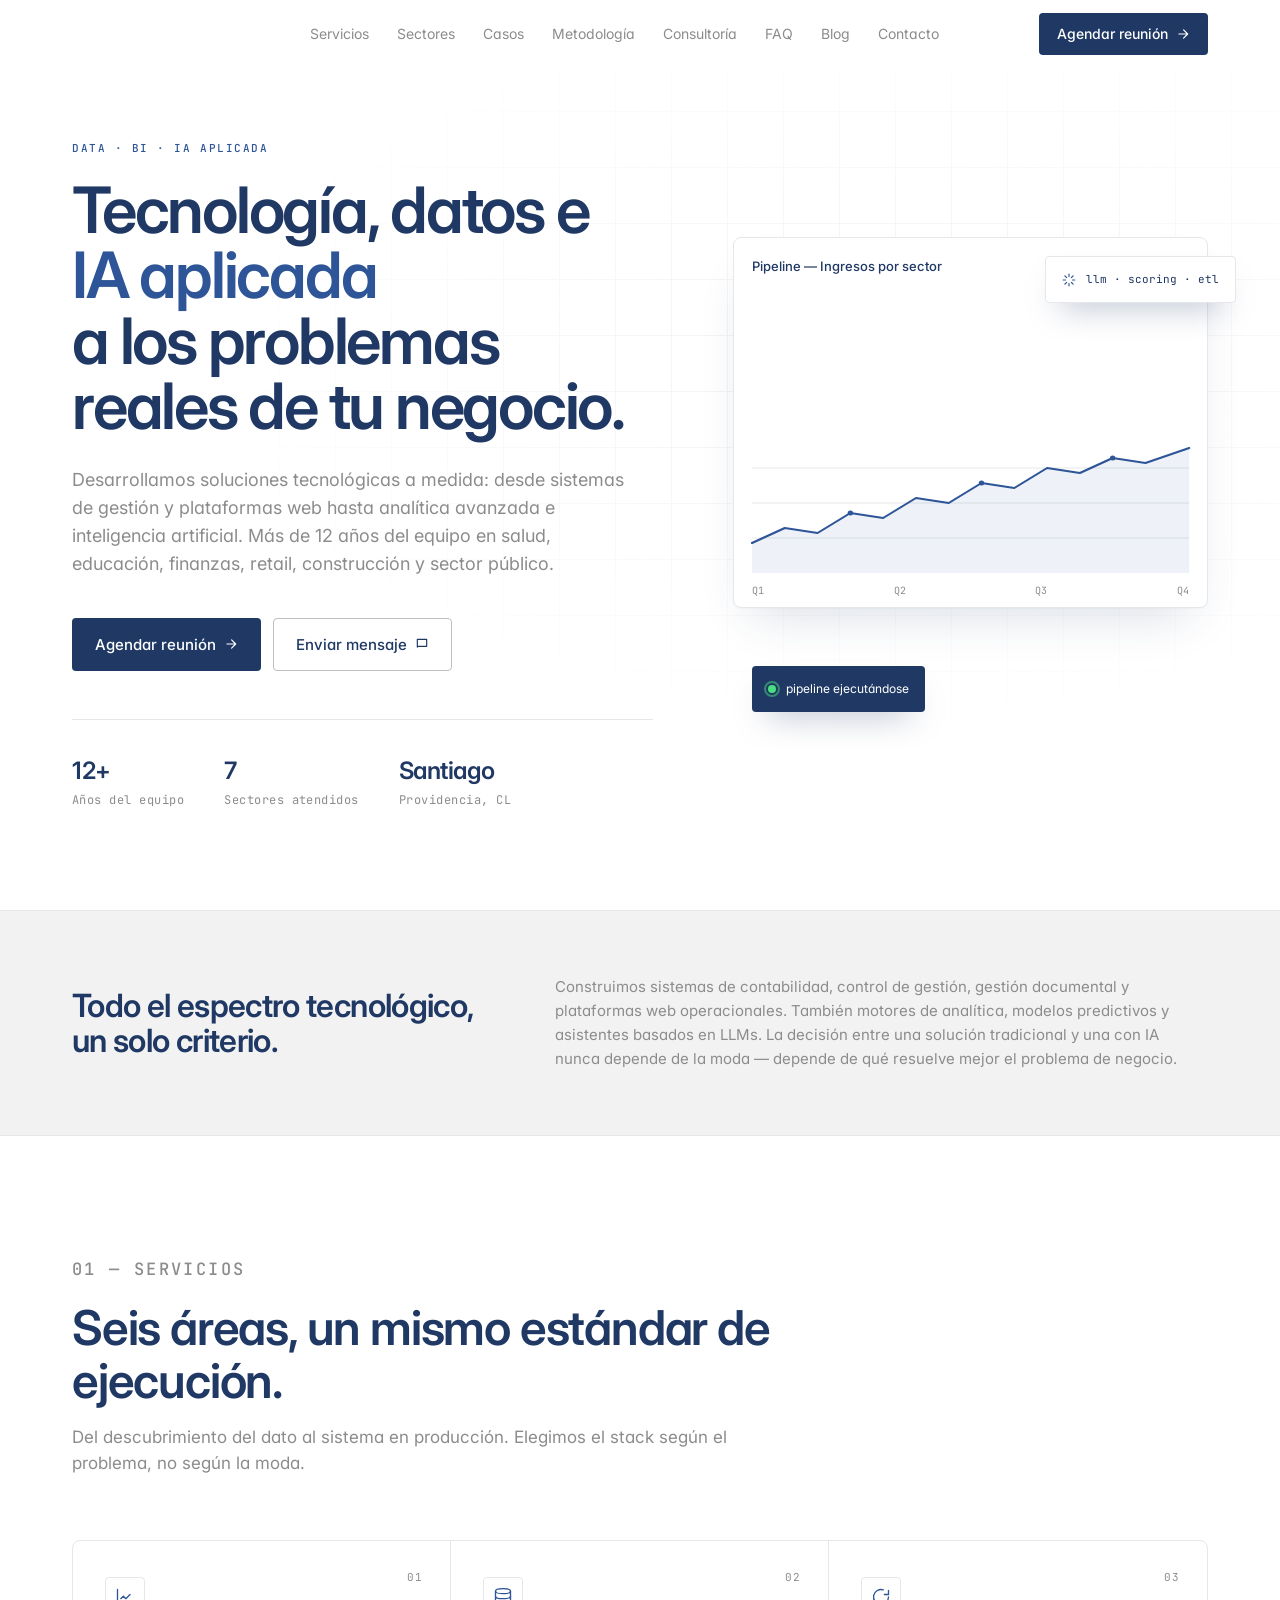
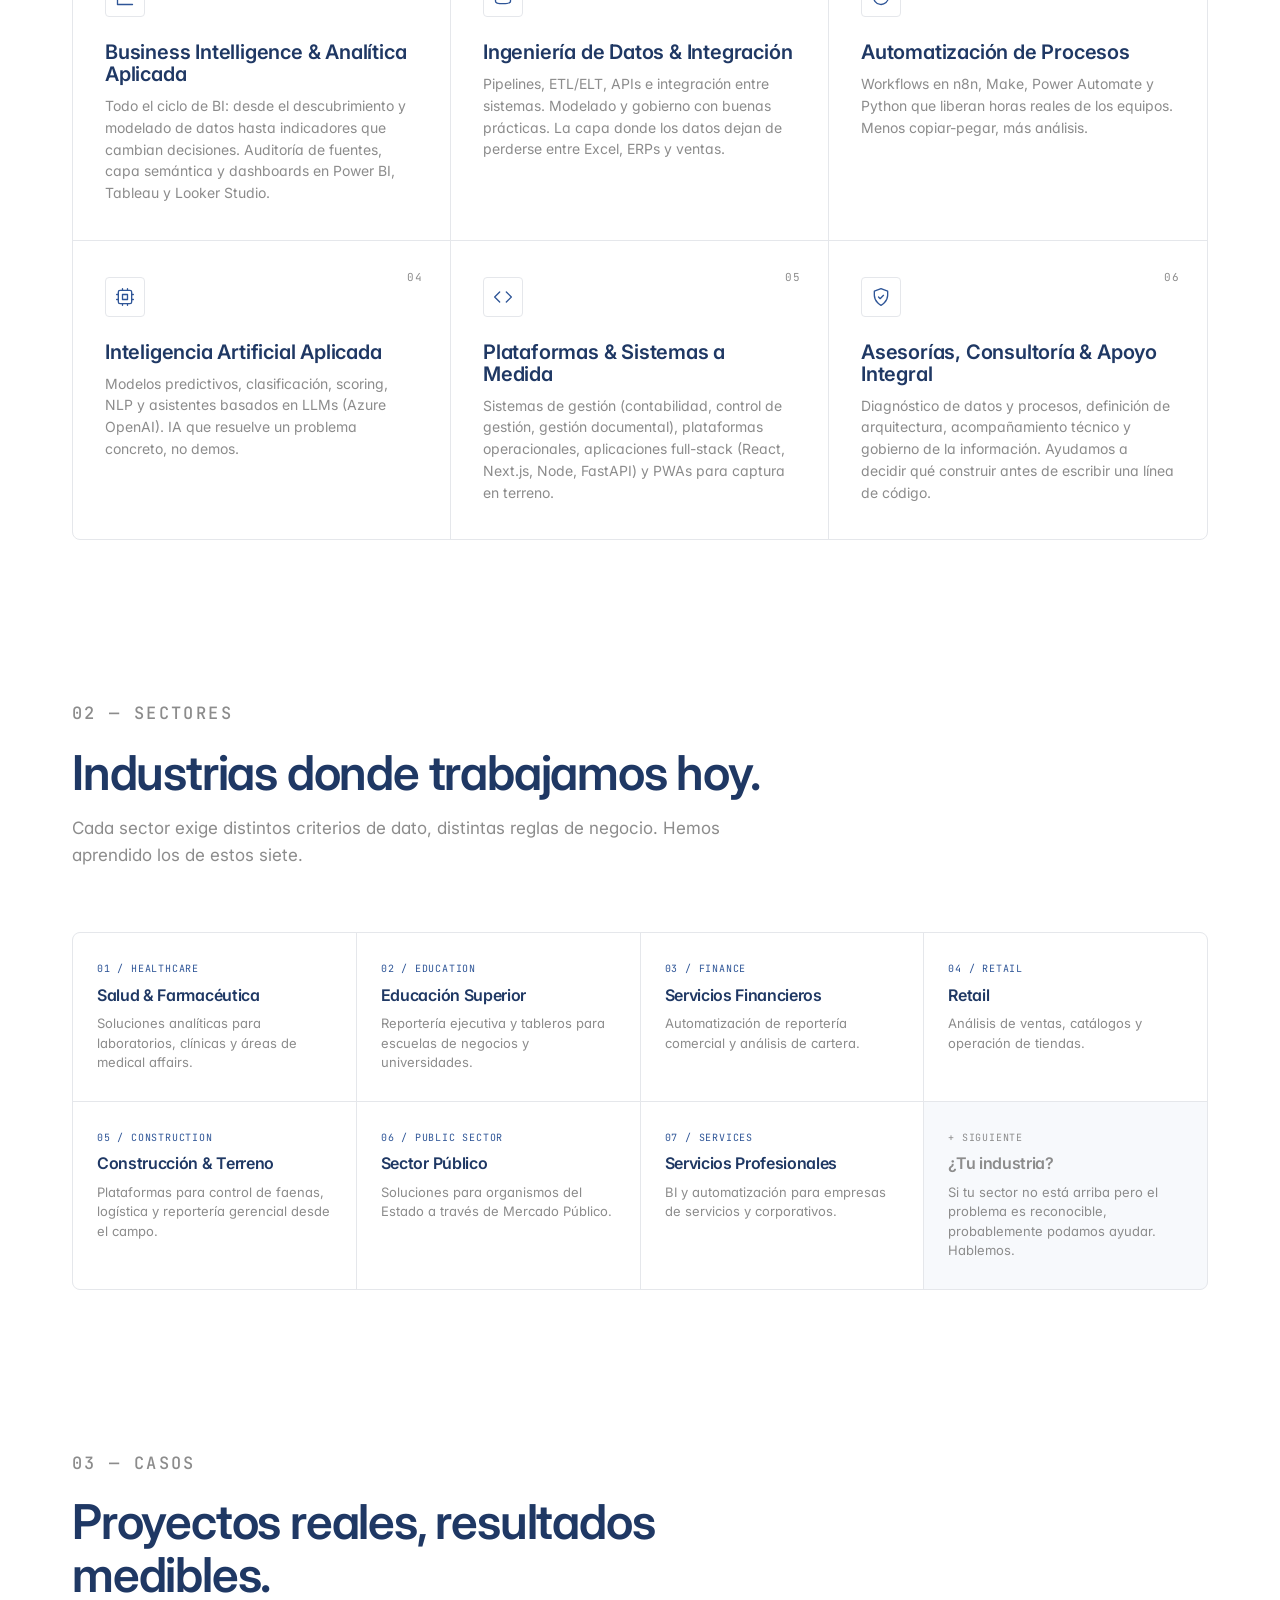
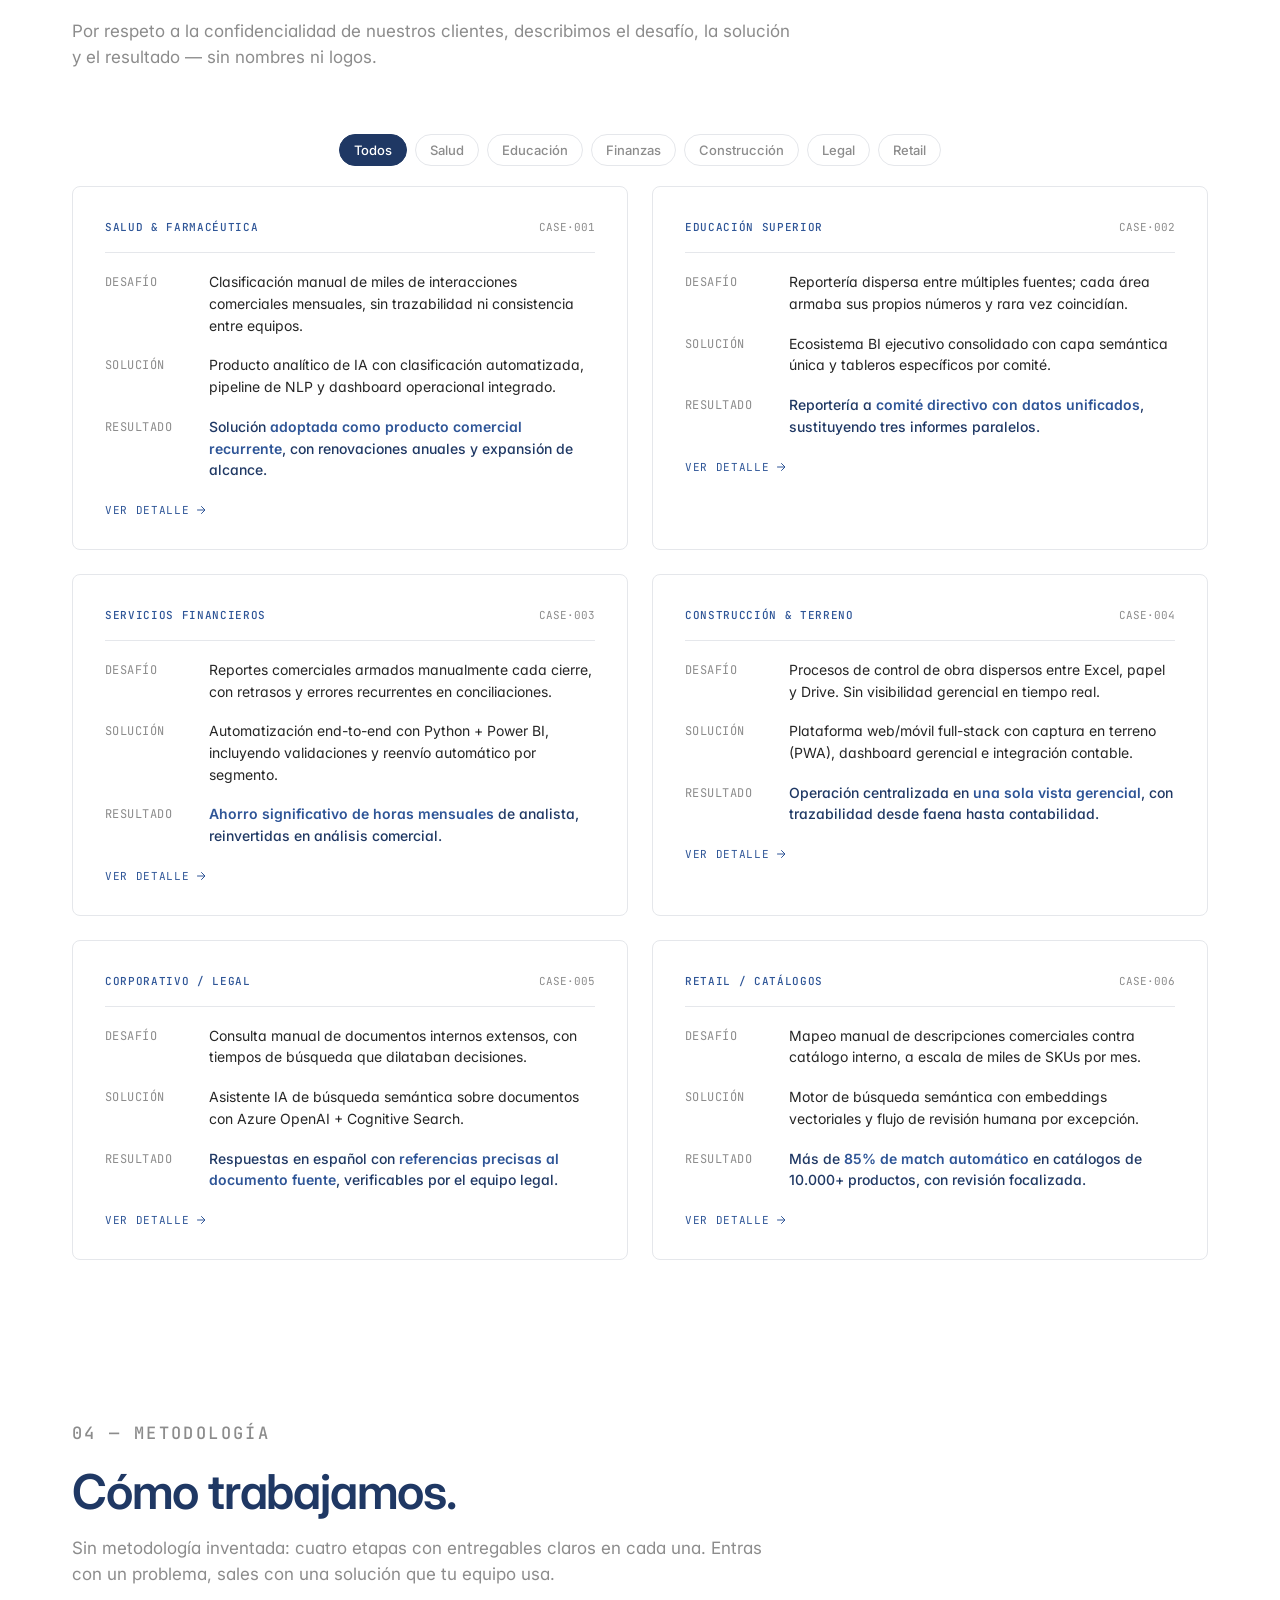
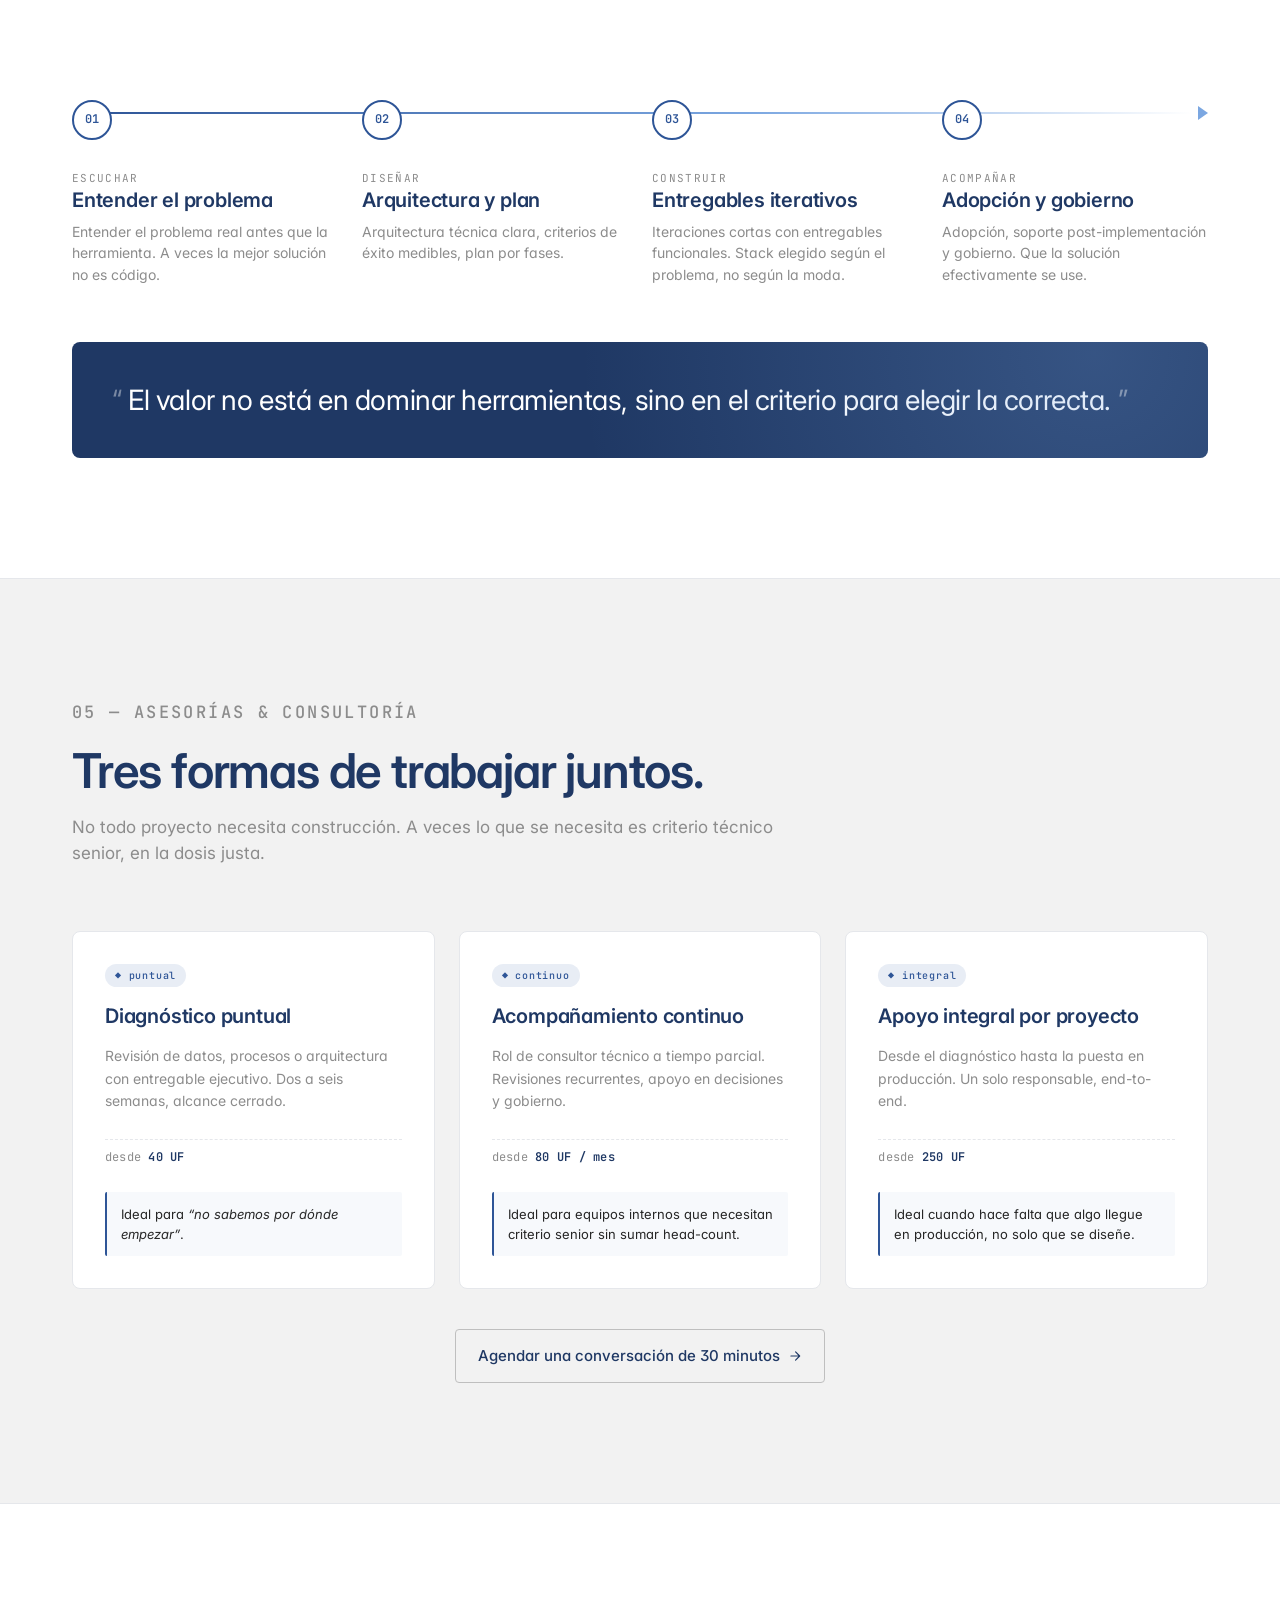
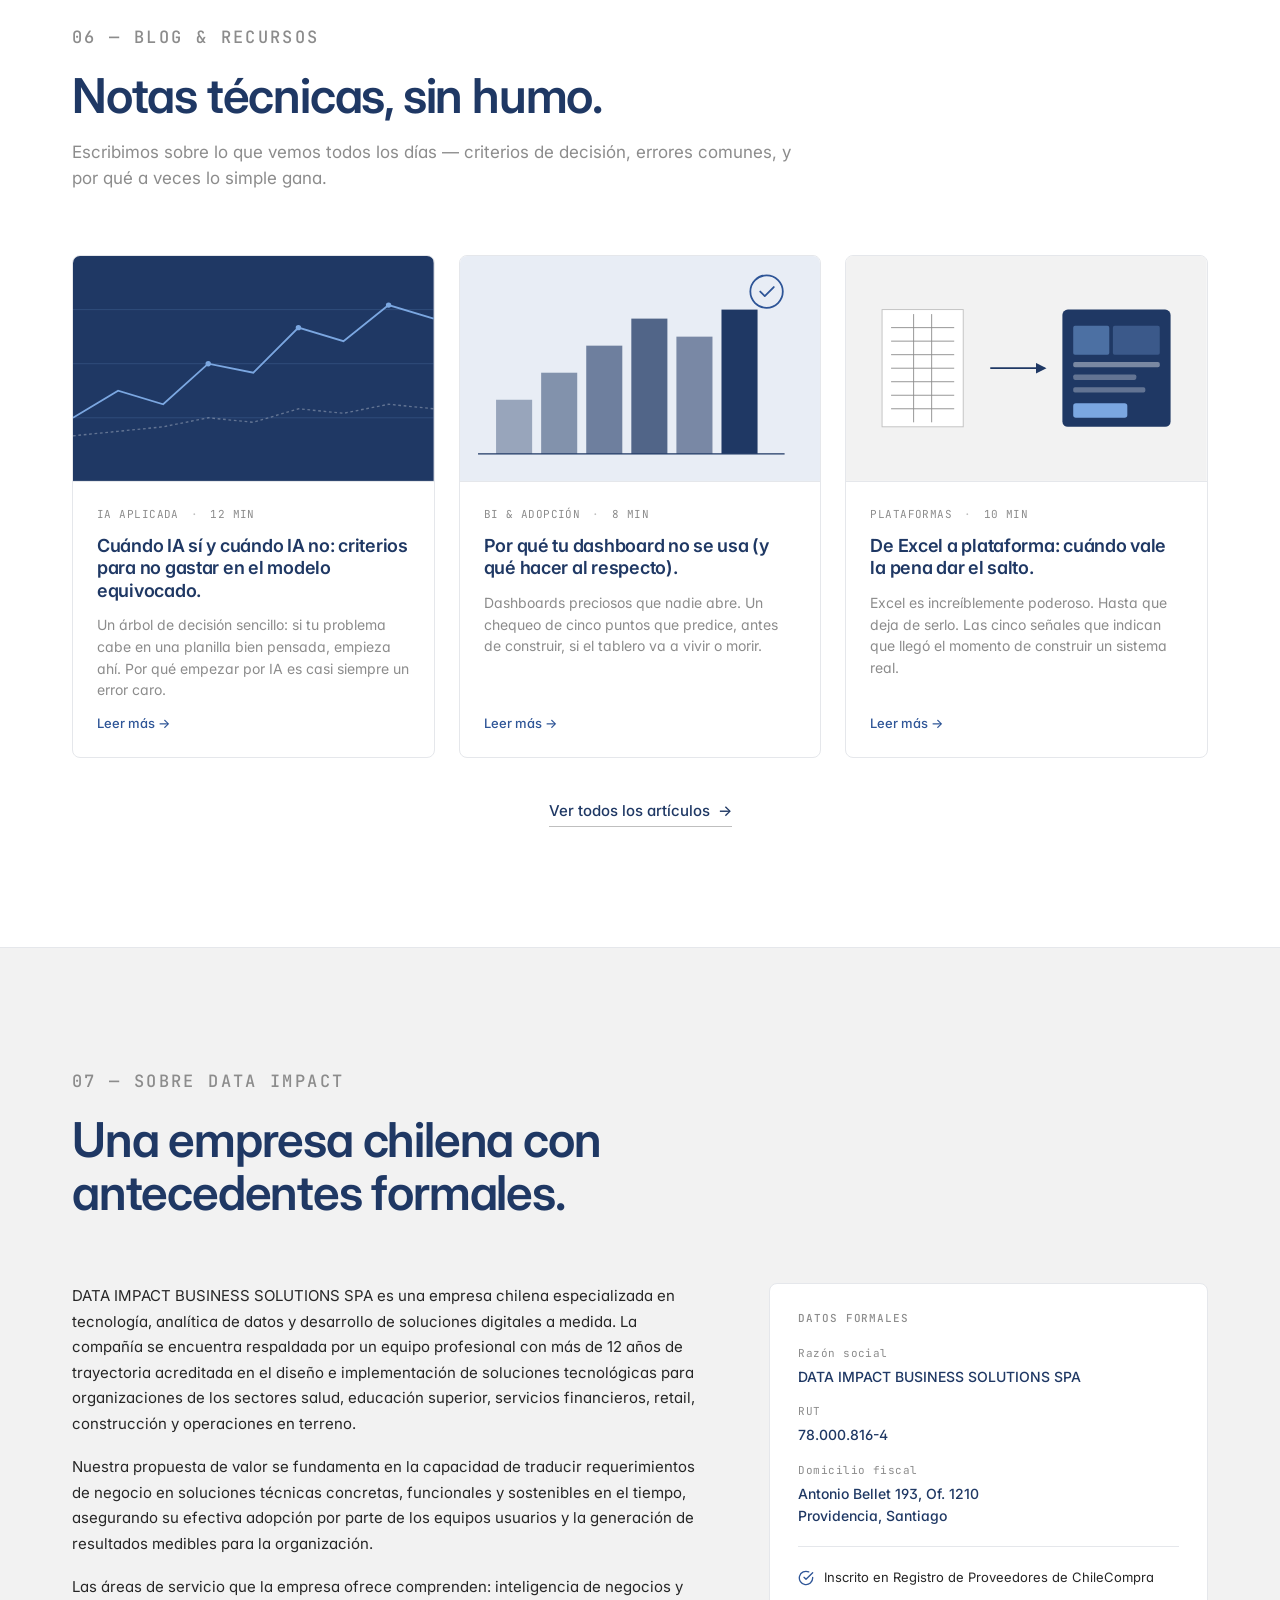
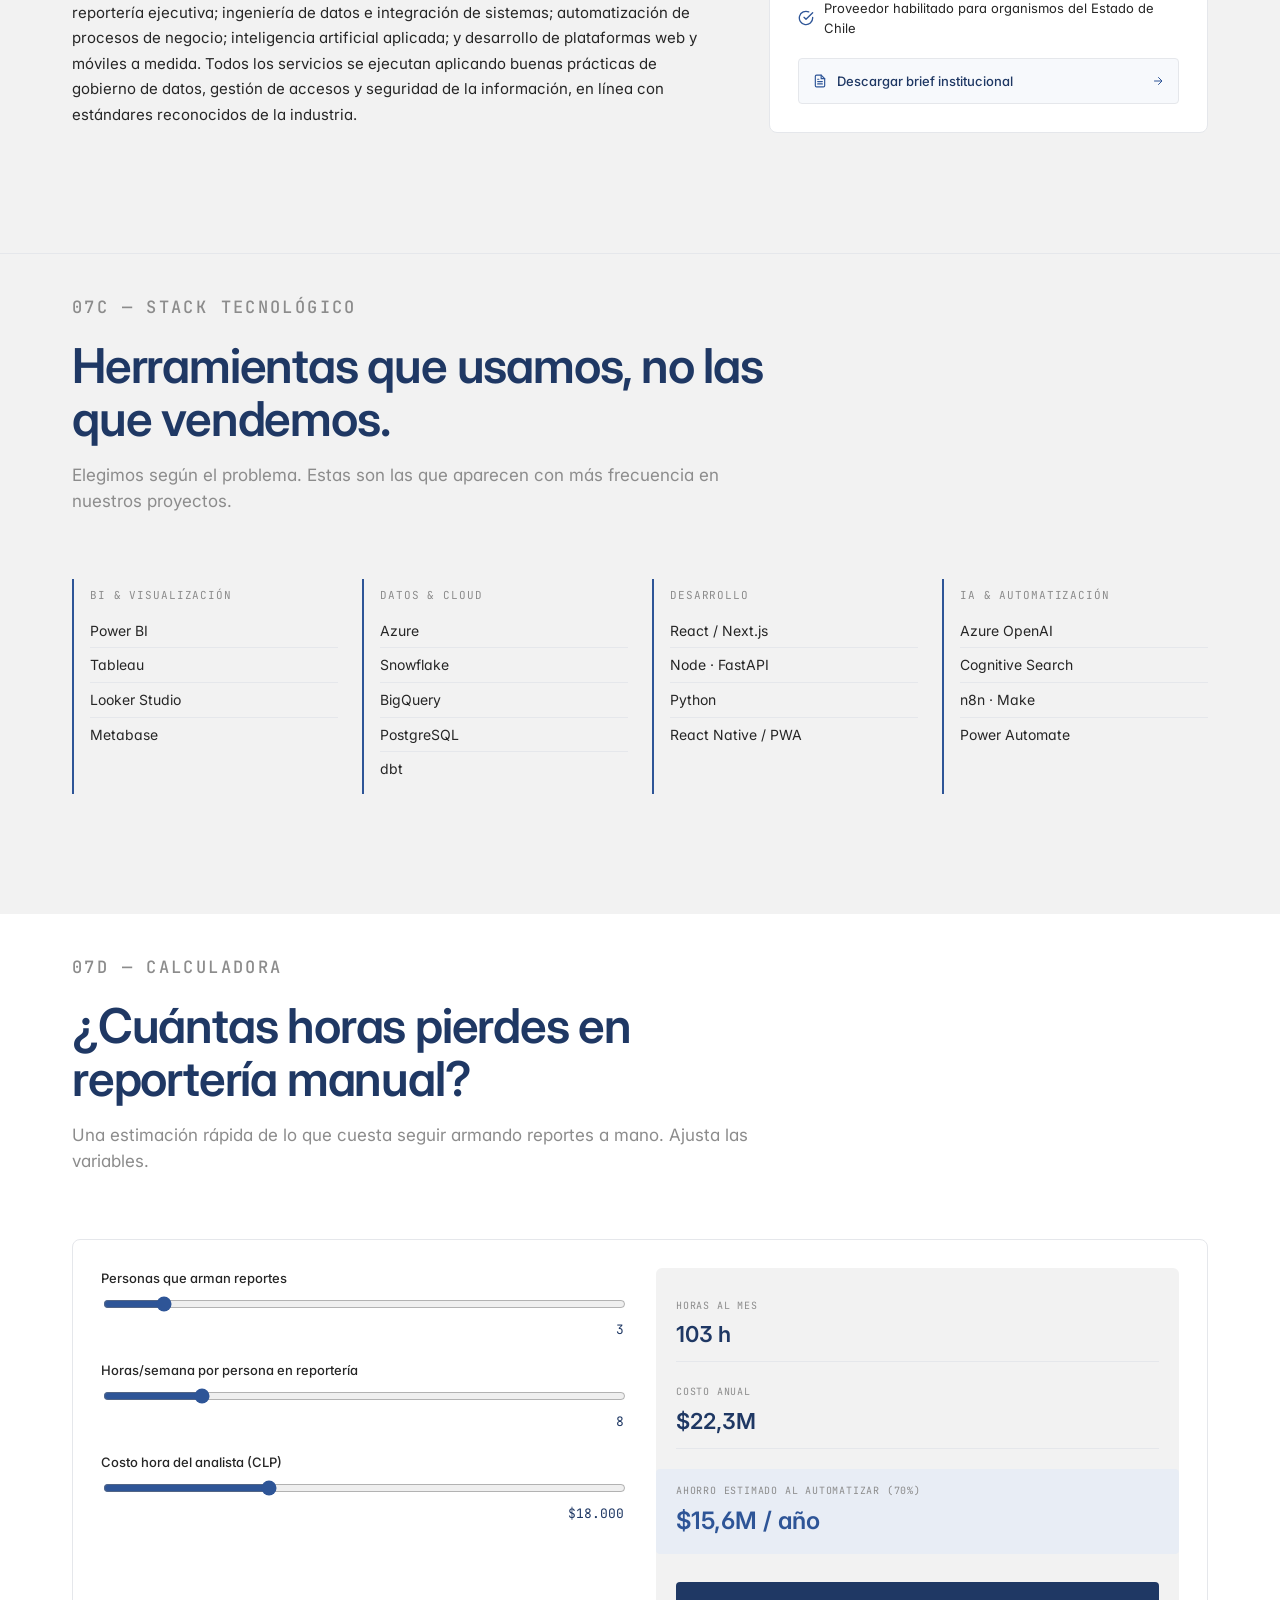
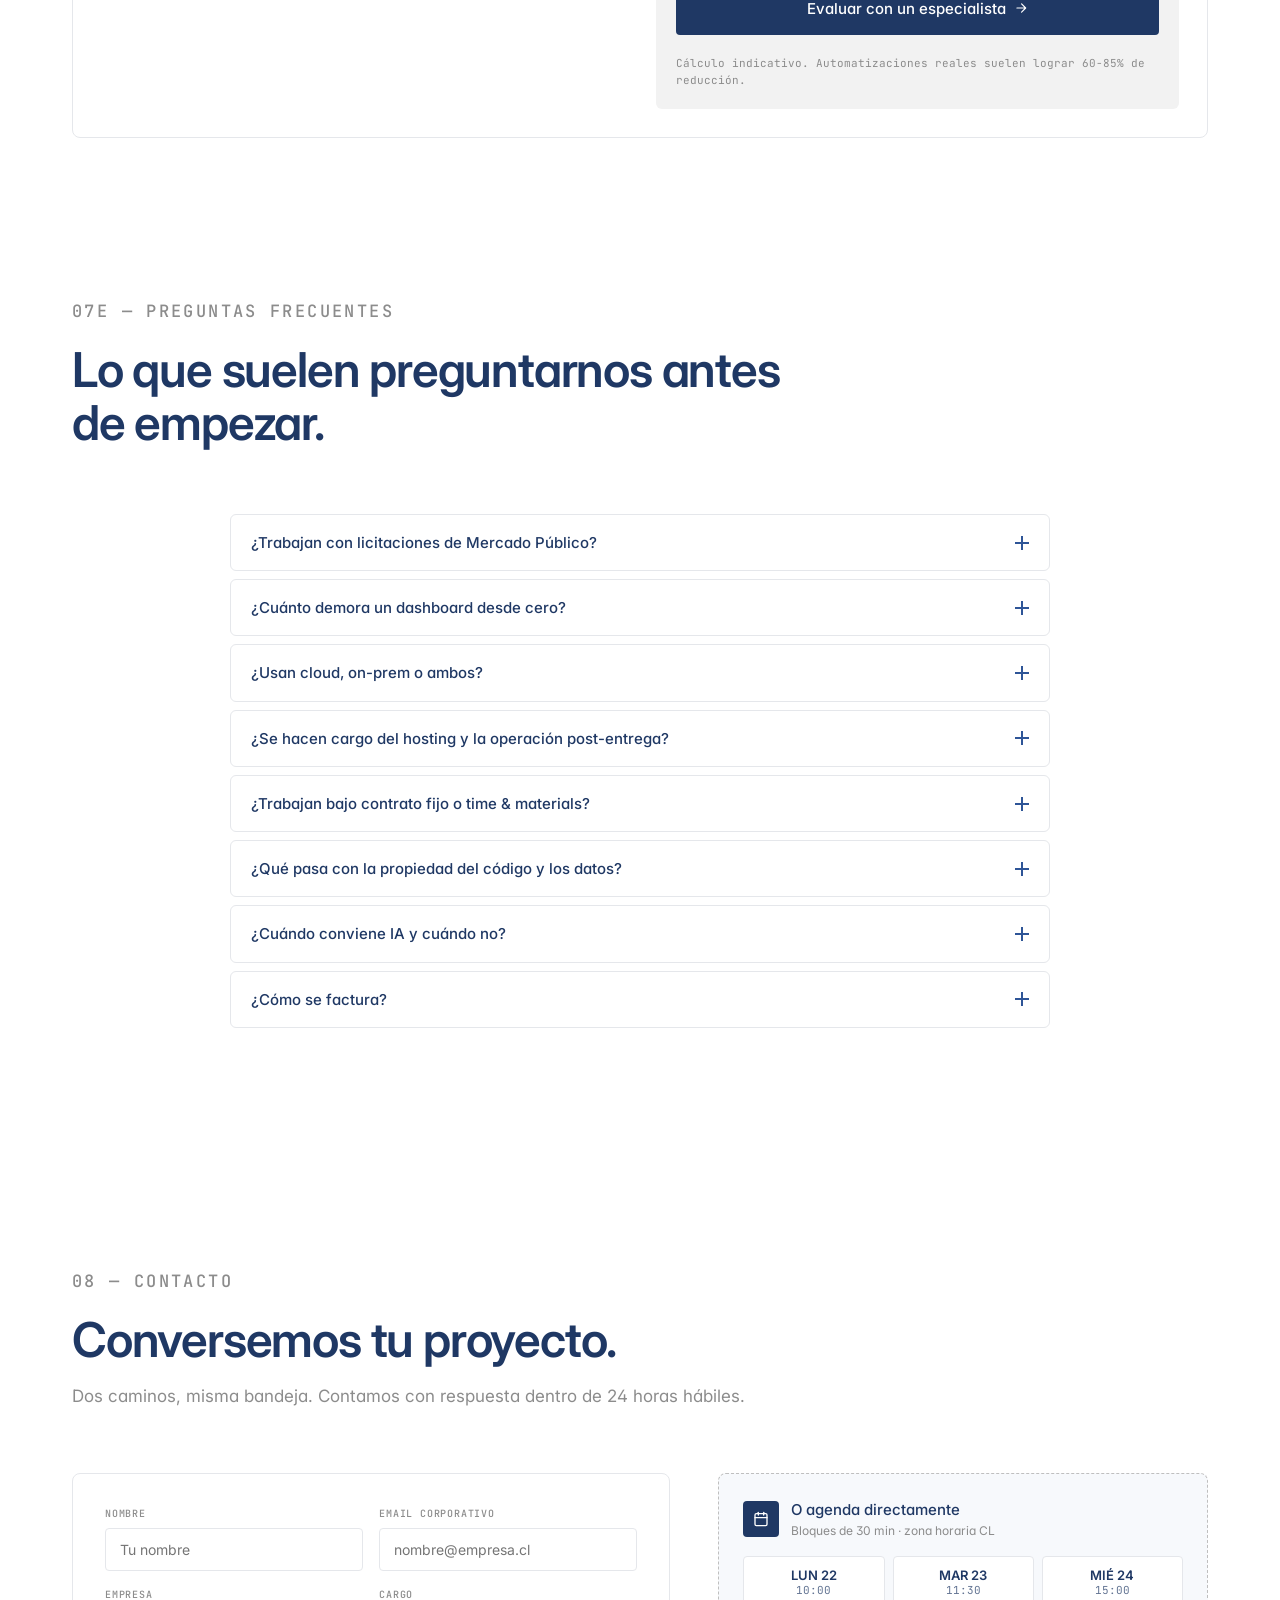
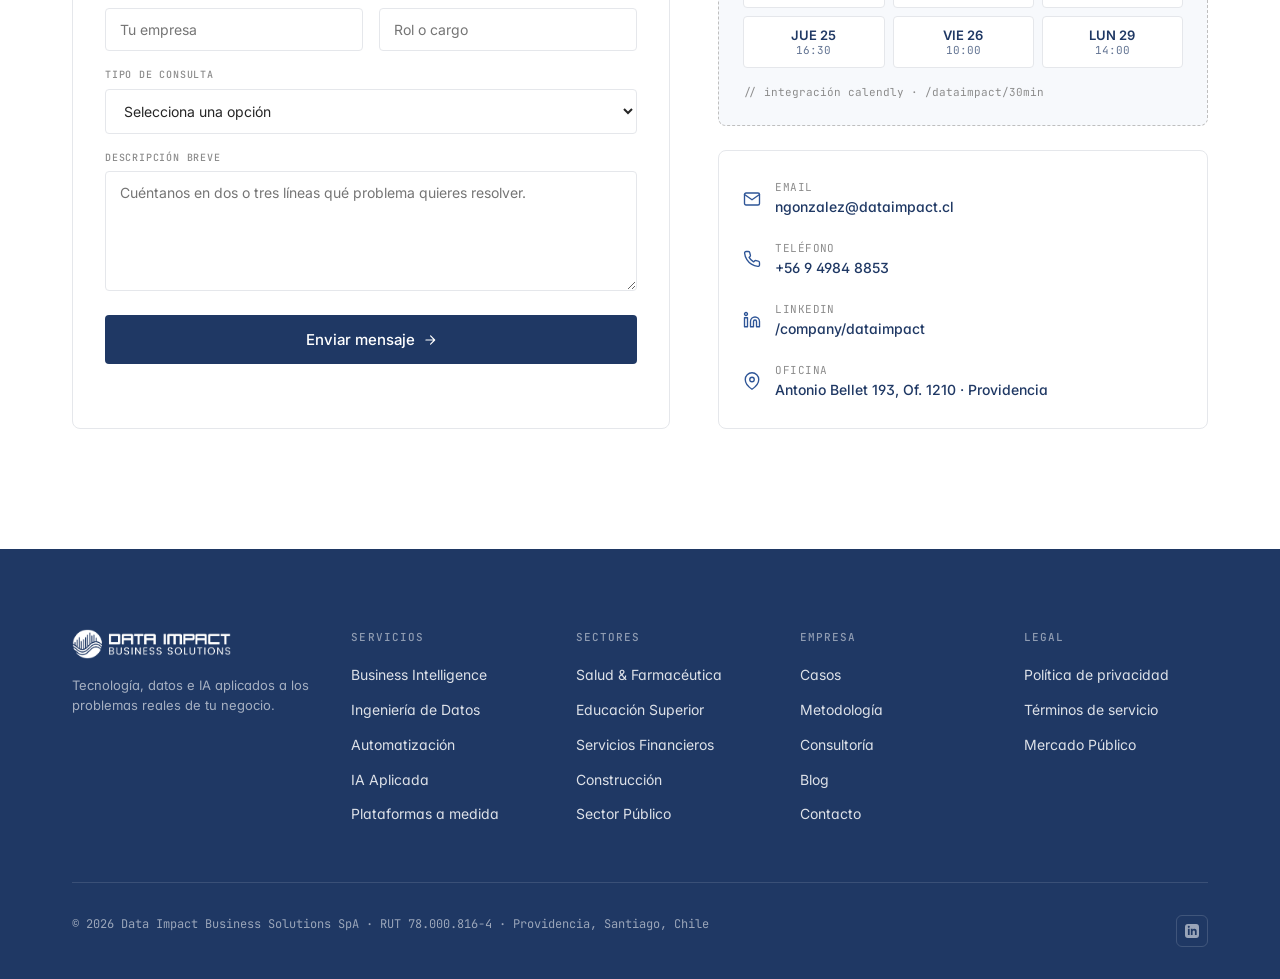
==== commit ecd3f59a: "Wire contact form to Netlify Forms (native, free) - Add data-netlify + honeypot attributes to form i" ====
--- a/index.html
+++ b/index.html
@@ -847,7 +847,9 @@
 
     <div class="contact">
       <!-- Form -->
-      <form class="form reveal" id="contact-form" action="/api/contact" method="post" novalidate>
+      <form class="form reveal" id="contact-form" name="contacto" method="POST" data-netlify="true" data-netlify-honeypot="bot-field" novalidate>
+        <input type="hidden" name="form-name" value="contacto"/>
+        <p style="position:absolute;left:-9999px" aria-hidden="true"><label>No llenar: <input name="bot-field"/></label></p>
         <div class="form-grid">
           <div class="field"><label>Nombre</label><input name="nombre" required placeholder="Tu nombre"/></div>
           <div class="field"><label>Email corporativo</label><input name="email" type="email" required placeholder="nombre@empresa.cl"/></div>
